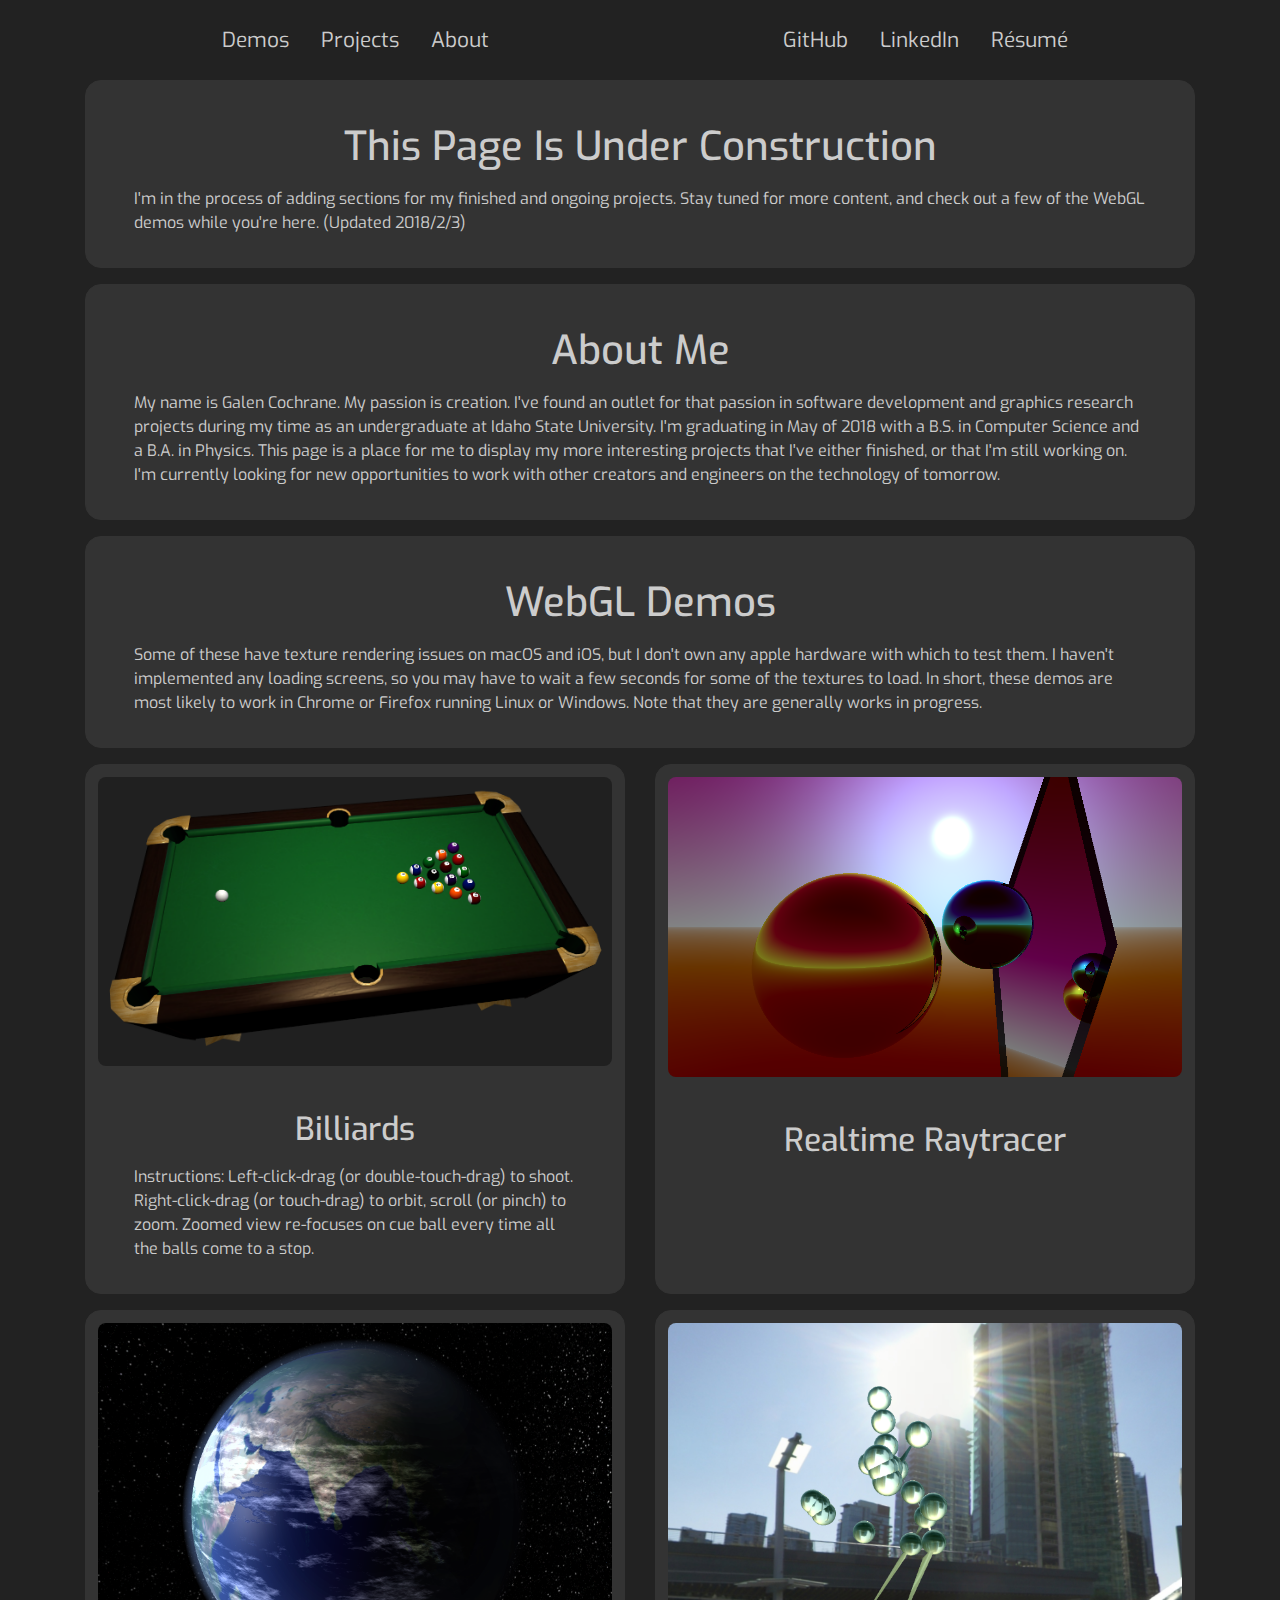
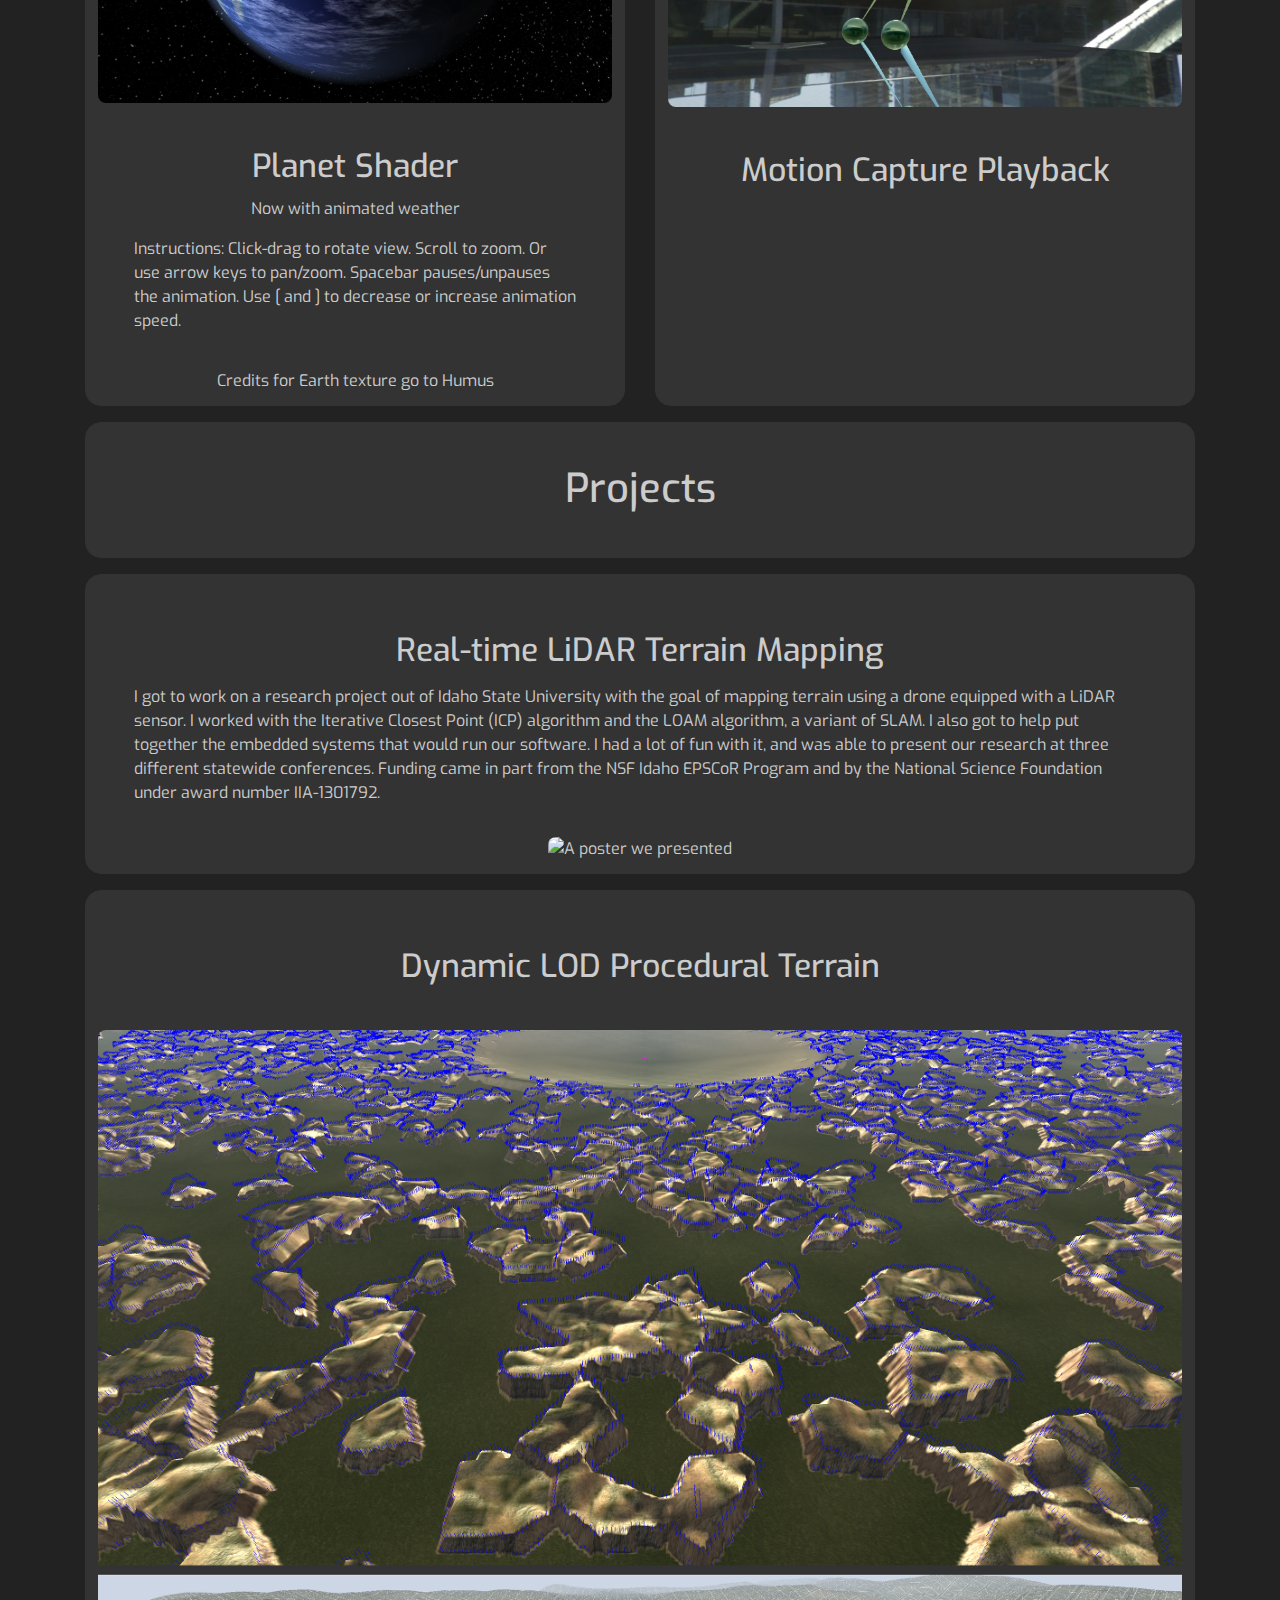
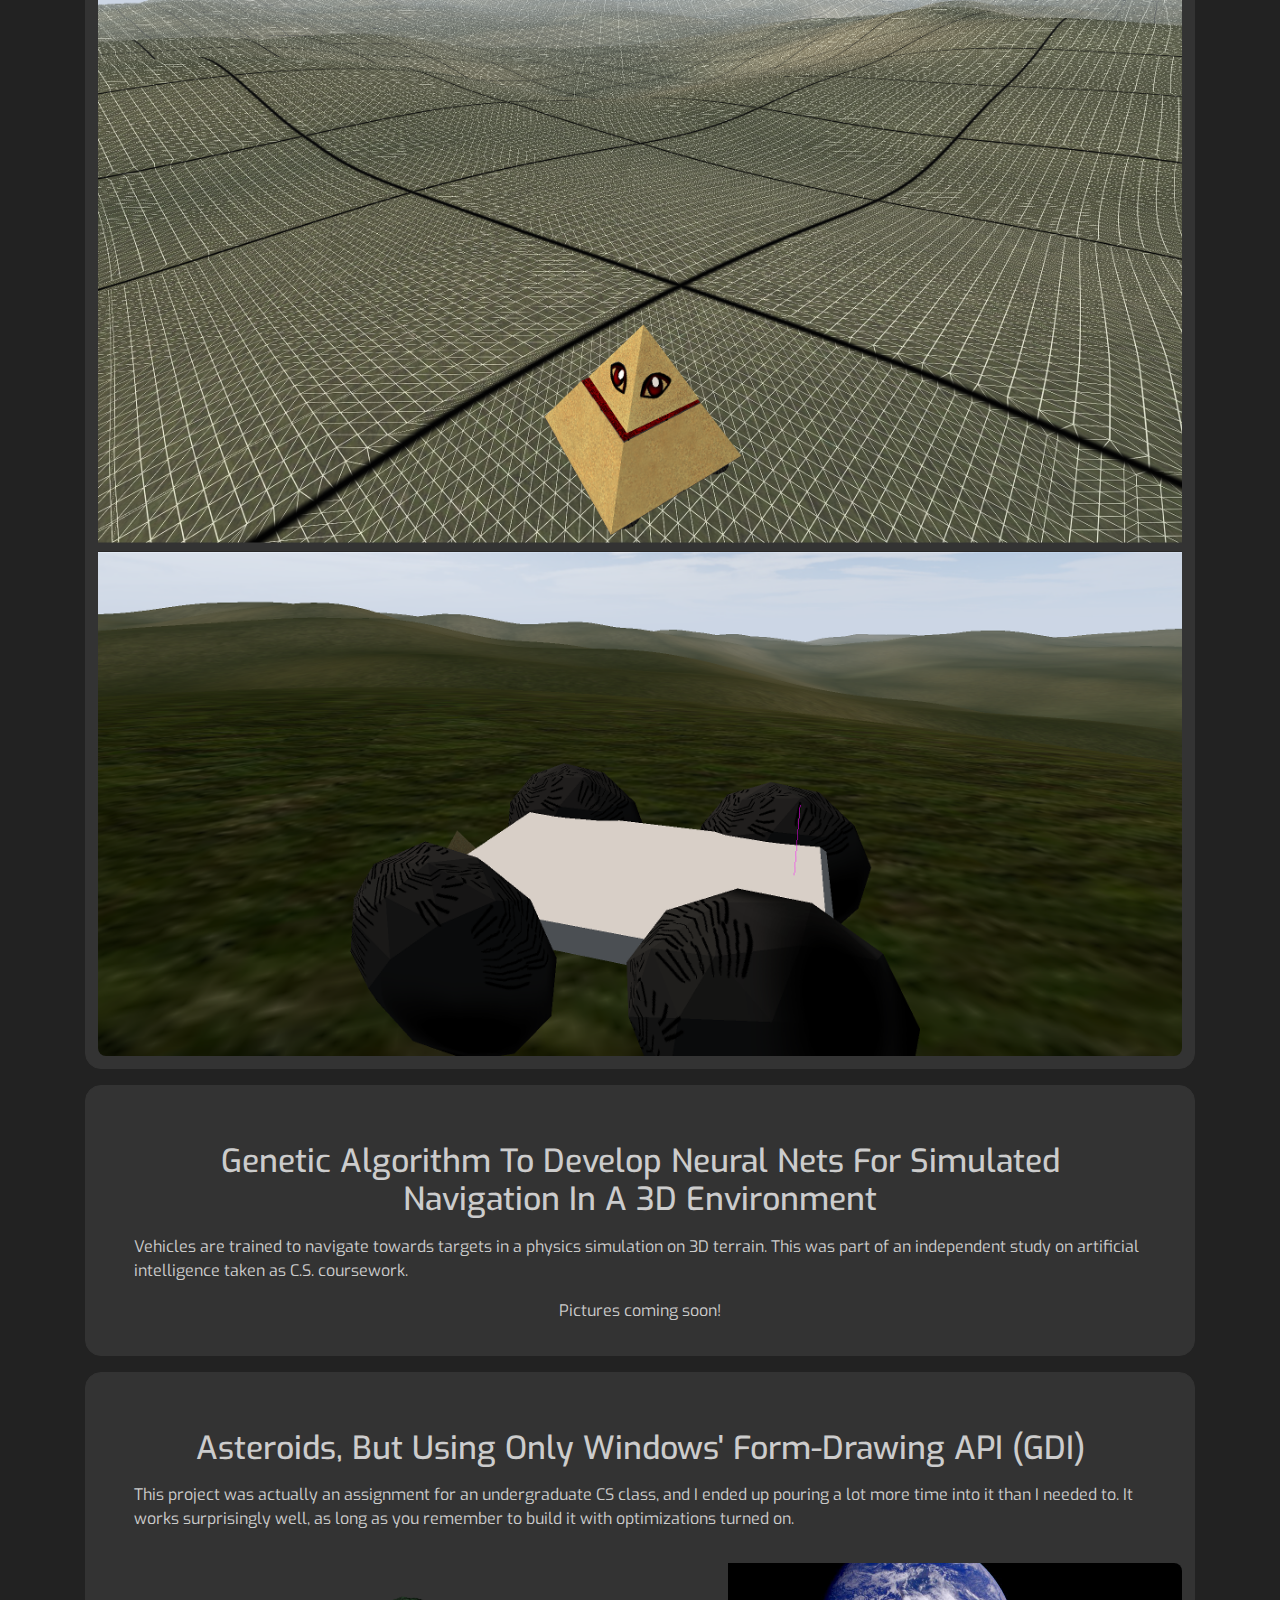
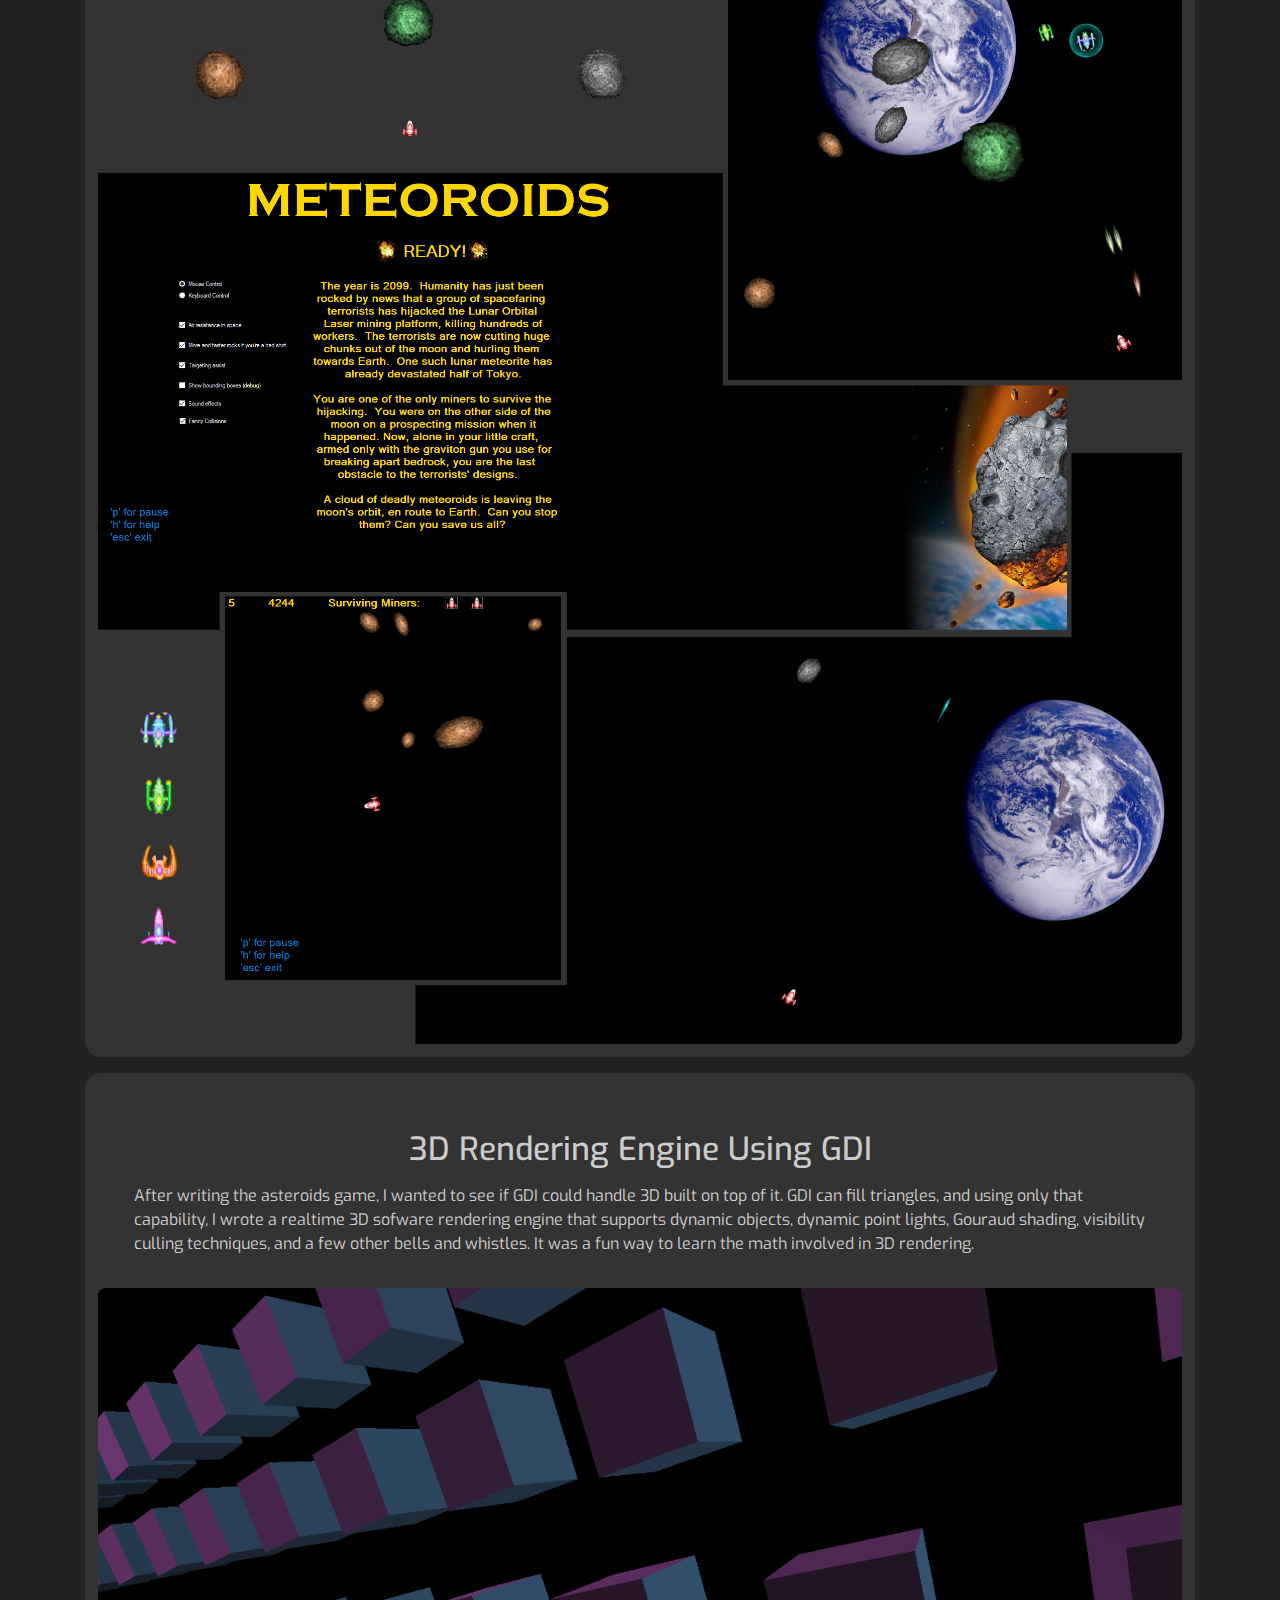
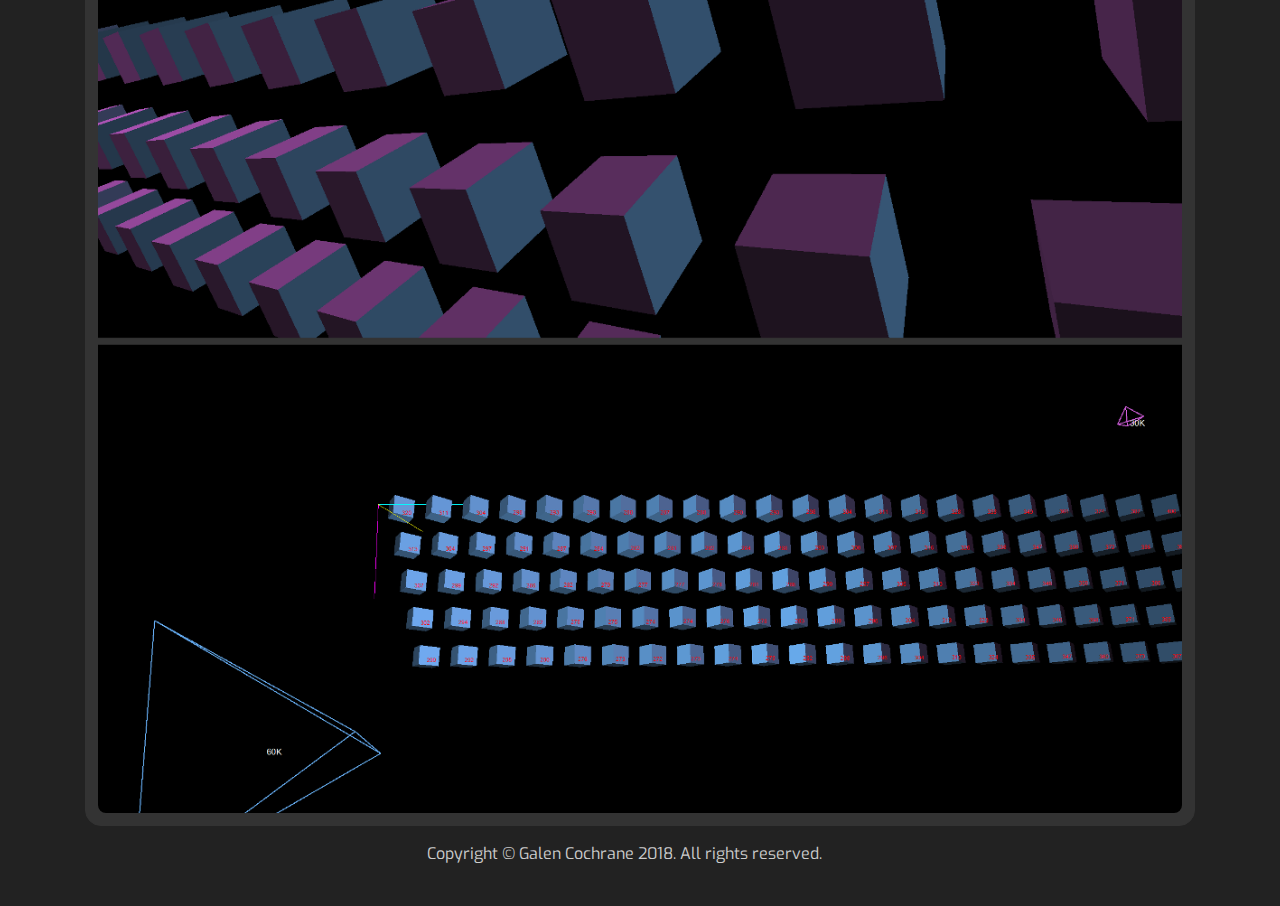
==== index.html @ 601544bb "added picture of poster" ====
<!DOCTYPE html>
<html lang="en">
<head>
  <title>Galen Cochrane</title>
  <meta charset="utf-8">
  <meta name="viewport" content="width=device-width, initial-scale=1">
  <link rel="stylesheet" href="https://maxcdn.bootstrapcdn.com/bootstrap/4.0.0-alpha.6/css/bootstrap.min.css">
  <link rel="stylesheet" href="https://fonts.googleapis.com/css?family=Exo">
  <link rel="stylesheet" href="styles.css">
  <link rel="shortcut icon" href="favicon.ico">
</head>
<body>
<div class="container">

<!-- Navbar -->
	<div class="row">
		<div class="col">
		  <ul class="nav justify-content-center">
		    <li class="nav-item">
		      <a class="nav-link" href="#demos">Demos</a>
		    </li>
		    <li class="nav-item">
		      <a class="nav-link" href="#projects">Projects</a>
		    </li>
		    <li class="nav-item">
		      <a class="nav-link" href="#about">About</a>
		    </li>
		  </ul>
		</div>
		<div class="col">
		  <ul class="nav justify-content-center">
		    <li class="nav-item">
		      <a class="nav-link" href="https://github.com/a-day-old-bagel/" target="_blank">GitHub</a>
		    </li>
		    <li class="nav-item">
		      <a class="nav-link" href="https://www.linkedin.com/in/galencochrane/" target="_blank">LinkedIn</a>
		    </li>
		    <li class="nav-item">
		      <a class="nav-link" href="./GalenCochraneResume.pdf" target="_blank">Résumé</a>
		    </li>
			</ul>
		</div>
	</div>

<!-- Construction Notice -->
	<article id="notice">
	  <div class="card-deck">
	    <div class="card text-center" id="card20">
	    	<div class="card-body">
	      	<h1 class="card-title">
	      		This Page Is Under Construction
	      	</h1>
	      	<p class="card-text">
	      		I'm in the process of adding sections for my finished and ongoing projects. Stay tuned for more content, and check out a few of the WebGL demos while you're here. (Updated 2018/2/3)
	      	</p>
	    	</div>
	    </div>
	  </div>
  </article>

<!-- About -->
	<article id="about">
	  <div class="card-deck">
	    <div class="card text-center" id="card20">
	    	<div class="card-body">
	      	<h1 class="card-title">
	      		About Me
	      	</h1>
	      	<p class="card-text">
	      		My name is Galen Cochrane. My passion is creation. I've found an outlet for that passion in software development and graphics research projects during my time as an undergraduate at Idaho State University. I'm graduating in May of 2018 with a B.S. in Computer Science and a B.A. in Physics. This page is a place for me to display my more interesting projects that I've either finished, or that I'm still working on. I'm currently looking for new opportunities to work with other creators and engineers on the technology of tomorrow.
	      	</p>
	    	</div>
	    </div>
	  </div>
  </article>

<!-- WebGL Demos -->
	<article id="demos">
	  <div class="card-deck">
	    <div class="card text-center" id="card0">
	    	<div class="card-body">
		      <h1 class="card-title">
		      	WebGL Demos
		      </h1>
		      <p class="card-text">
		      	Some of these have texture rendering issues on macOS and iOS, but I don't own any apple hardware with which to test them. I haven't implemented any loading screens, so you may have to wait a few seconds for some of the textures to load. In short, these demos are most likely to work in Chrome or Firefox running Linux or Windows. Note that they are generally works in progress.
		      </p>
	    	</div>
	    </div>
  	</div>
  	<!-- Billiards -->
	  <div class="card-deck">
      <div class="card text-center" id="card1">
        <a href="billiards/index.html">
        	<div class="container-fluid">
        		<img class="card-img-top img-fluid" src="./images/pool.png" alt="billiards game">
        		<div class="card-body">
	        		<h2 class="card-title">
			        	Billiards
			      	</h2>
			        <p class="card-text">
			        	Instructions: Left-click-drag (or double-touch-drag) to shoot. Right-click-drag (or touch-drag) to orbit, scroll (or pinch) to zoom. Zoomed view re-focuses on cue ball every time all the balls come to a stop.
			        </p>
		      	</div>
	        </div>
        </a>
      </div>
      <!-- Raytracer -->
      <div class="card text-center" id="card2">
        <a href="webgl_raytracer/index.html">
        	<div class="container-fluid">
        		<img class="card-img-top img-fluid" src="./images/raytrace.png" alt="raytracer">
        		<div class="card-body">
		        	<h2 class="card-title">
		        		Realtime Raytracer
		        	</h2>
	        	</div>
	        </div>
        </a>
      </div>
		</div>
		<!-- Planet -->
		<div class="card-deck">
      <div class="card text-center" id="card3">
        <a href="endTimes/index.html">
	        <div class="container-fluid">
	        	<img class="card-img-top img-fluid" src="./images/earth.png" alt="earth simulation">
	        	<div class="card-body">
			        <h2 class="card-title">
			        	Planet Shader
			        </h2>
			        <span class="card-subtitle">
			        	Now with animated weather
			        </span>
			        <p class="card-text">
			        	Instructions: Click-drag to rotate view. Scroll to zoom. Or use arrow keys to pan/zoom. Spacebar pauses/unpauses the animation. Use [ and ] to decrease or increase animation speed.
			        </p>
		        </div>
		      </div>
        </a>
        <span> <a href="http://www.humus.name/index.php?page=Textures"> Credits for Earth texture go to Humus </a> </span>
      </div>
      <!-- Mocap -->
      <div class="card text-center" id="card4">
        <a href="mocap/index.html">
        	<div class="container-fluid">
        		<img class="card-img-top img-fluid" src="./images/mocap.png" alt="motion capture">
        		<div class="card-body">
		        	<h2 class="card-title">
		        		Motion Capture Playback
		        	</h2>
	        	</div>
	        </div>
        </a>
      </div>
		</div>
	</article>

<!-- Projects -->
	<article id="projects">
		<div class="card-deck">
	    <div class="card text-center" id="card10">
	    	<div class="card-body">
	      	<h1 class="card-title">
	      		Projects
	      	</h1>
	    	</div>
	    </div>
	  </div>
	  <!-- LiDAR -->
	  <div class="card-deck">
	  	<div class="card text-center" id="card11">
  			<div class="container-fluid">
		  		<div class="card-body">
		  			<h2 class="card-title">
	  					Real-time LiDAR Terrain Mapping
		  			</h2>
		  			<p class="card-text">
		  				I got to work on a research project out of Idaho State University with the goal of mapping terrain using a drone equipped with a LiDAR sensor. I worked with the Iterative Closest Point (ICP) algorithm and the LOAM algorithm, a variant of SLAM. I also got to help put together the embedded systems that would run our software. I had a lot of fun with it, and was able to present our research at three different statewide conferences. Funding came in part from the NSF Idaho EPSCoR Program and by the National Science Foundation under award number IIA-1301792.
		  			</p>
		  		</div>
		  		<a href="./icurPoster2017.pdf" target="_blank">
  					<img class="card-img-bottom img-fluid" src="./images/poster.png" alt="A poster we presented">
  				</a>
		  	</div>
	  	</div>
  	</div>
	  <!-- LOD Terrain -->
	  <div class="card-deck">
	  	<div class="card text-center" id="card12">
	  		<a href="https://github.com/a-day-old-bagel/at3" target="_blank">
	  			<div class="container-fluid">
			  		<div class="card-body">
			  			<h2 class="card-title">
		  					Dynamic LOD Procedural Terrain
			  			</h2>
			  		</div>
			  		<img class="card-img-bottom img-fluid" src="./images/terrainVerticalSmall.png" alt="terrain">
			  	</div>
	  		</a>
	  	</div>
  	</div>
  	<!-- AI -->
	  <div class="card-deck">
	  	<div class="card text-center" id="card12">
	  		<a href="https://github.com/a-day-old-bagel/at3" target="_blank">
	  			<div class="container-fluid">
			  		<div class="card-body">
			  			<h2 class="card-title">
		  					Genetic Algorithm To Develop Neural Nets For Simulated Navigation In A 3D Environment
			  			</h2>
			  			<p class="card-text">
			  				Vehicles are trained to navigate towards targets in a physics simulation on 3D terrain. This was part of an independent study on artificial intelligence taken as C.S. coursework.
			  			</p>
			  			<span>
			  				Pictures coming soon!
			  			</span>
			  		</div>
			  	</div>
	  		</a>
	  	</div>
  	</div>
  	<!-- Asteroids -->
  	<div class="card-deck">
	  	<div class="card text-center" id="card13">
	  		<a href="https://github.com/a-day-old-bagel/windows_gdi_asteroids_2D" target="_blank">
	  			<div class="container-fluid">
			  		<div class="card-body">
			  			<h2 class="card-title">
		  					Asteroids, But Using Only Windows' Form-Drawing API (GDI)
			  			</h2>
			  			<p class="card-text">
			  				This project was actually an assignment for an undergraduate CS class, and I ended up pouring a lot more time into it than I needed to. It works surprisingly well, as long as you remember to build it with optimizations turned on.
			  			</p>
			  		</div>
			  		<img class="card-img-bottom img-fluid" src="./images/asteroidsCollage.png" alt="terrain">
			  	</div>
	  		</a>
	  	</div>
	  </div>
	  <!-- GDI Renderer -->
  	<div class="card-deck">
	  	<div class="card text-center" id="card13">
	  		<a href="https://github.com/a-day-old-bagel/windows_gdi_asteroids_2D" target="_blank">
	  			<div class="container-fluid">
			  		<div class="card-body">
			  			<h2 class="card-title">
		  					3D Rendering Engine Using GDI
			  			</h2>
			  			<p class="card-text">
			  				After writing the asteroids game, I wanted to see if GDI could handle 3D built on top of it. GDI can fill triangles, and using only that capability, I wrote a realtime 3D sofware rendering engine that supports dynamic objects, dynamic point lights, Gouraud shading, visibility culling techniques, and a few other bells and whistles. It was a fun way to learn the math involved in 3D rendering.
			  			</p>
			  		</div>
			  		<img class="card-img-bottom img-fluid" src="./images/gdi3dRendererSmall.png" alt="terrain">
			  	</div>
	  		</a>
	  	</div>
	  </div>
	</article>

</div>

<footer class="footer">Copyright © Galen Cochrane 2018. All rights reserved.</footer>

</body>
</html>
---- styles.css ----
html {
  position: relative;
  min-height: 100%;
}
body {
  margin-bottom: 4em;
}
html, body {
  font-family: 'Exo', sans-serif;
  font-size: 100%;
  background: #222;
  color: #ccc;
}
a:link, a:visited {
  color: #ccc;
}
a:hover {
  color: #fff;
  text-decoration: none;
}
a:active {
  color: #ccc;
}
h1 {
  margin-top: 0.25em;
}
h2 {
	margin: 0.75em;
}

.nav {
  padding-top: .8em;
  font-size: 1.3em;
}
.container-fluid {
  padding: 0px;
}
.card {
  border-radius: 1em;
  background-color: #333;
  border-color: #333;
  padding: 0.75em;
  margin: 1em;
}
.card-body p {
  margin: 1em;
  text-align: left;
}
.card span {
  margin-top: 1em;
}
.card-img-top {
  border-radius: 0.5em;
}
.card-img-bottom {
  border-radius: 0.5em;
  margin-top: 0.75em;
}
.footer {
  position: absolute;
  bottom: 0;
  width: 100%;
  height: 4em;
  text-align: center;
  margin: -1em;
}
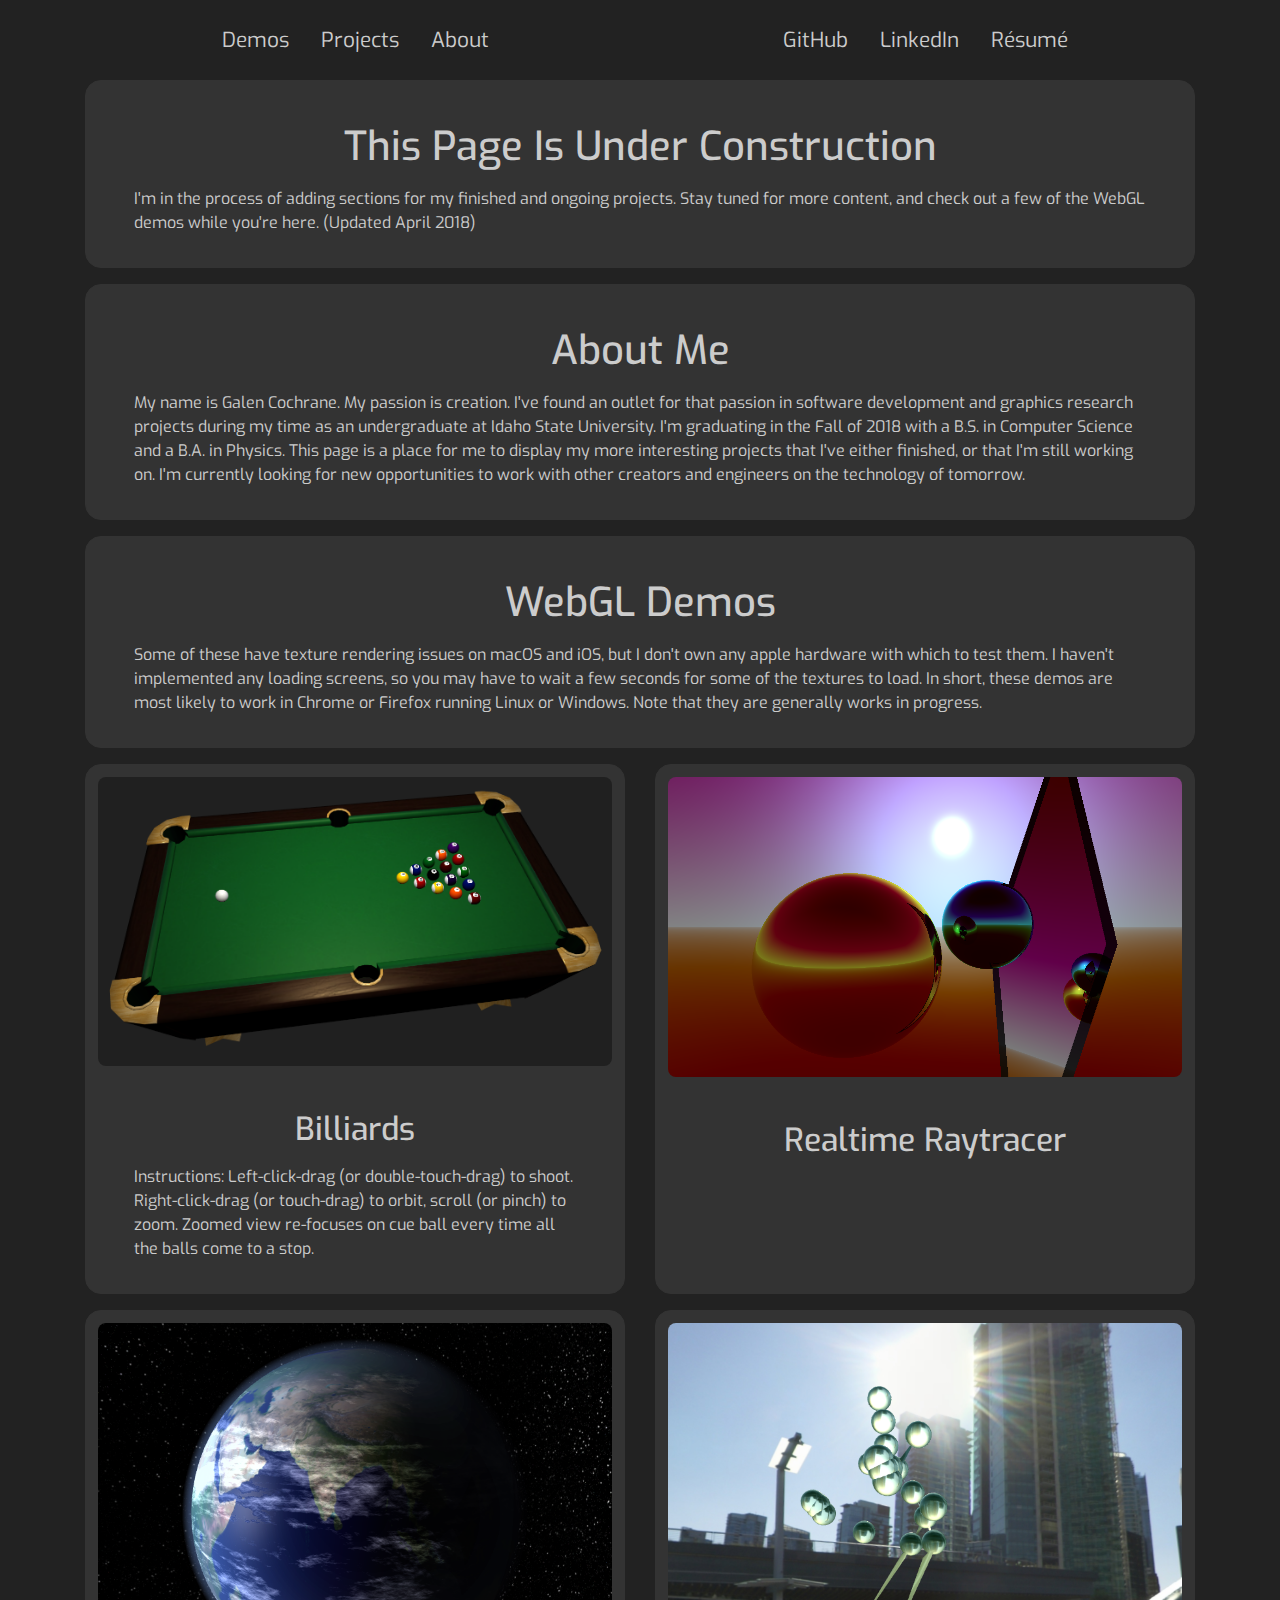
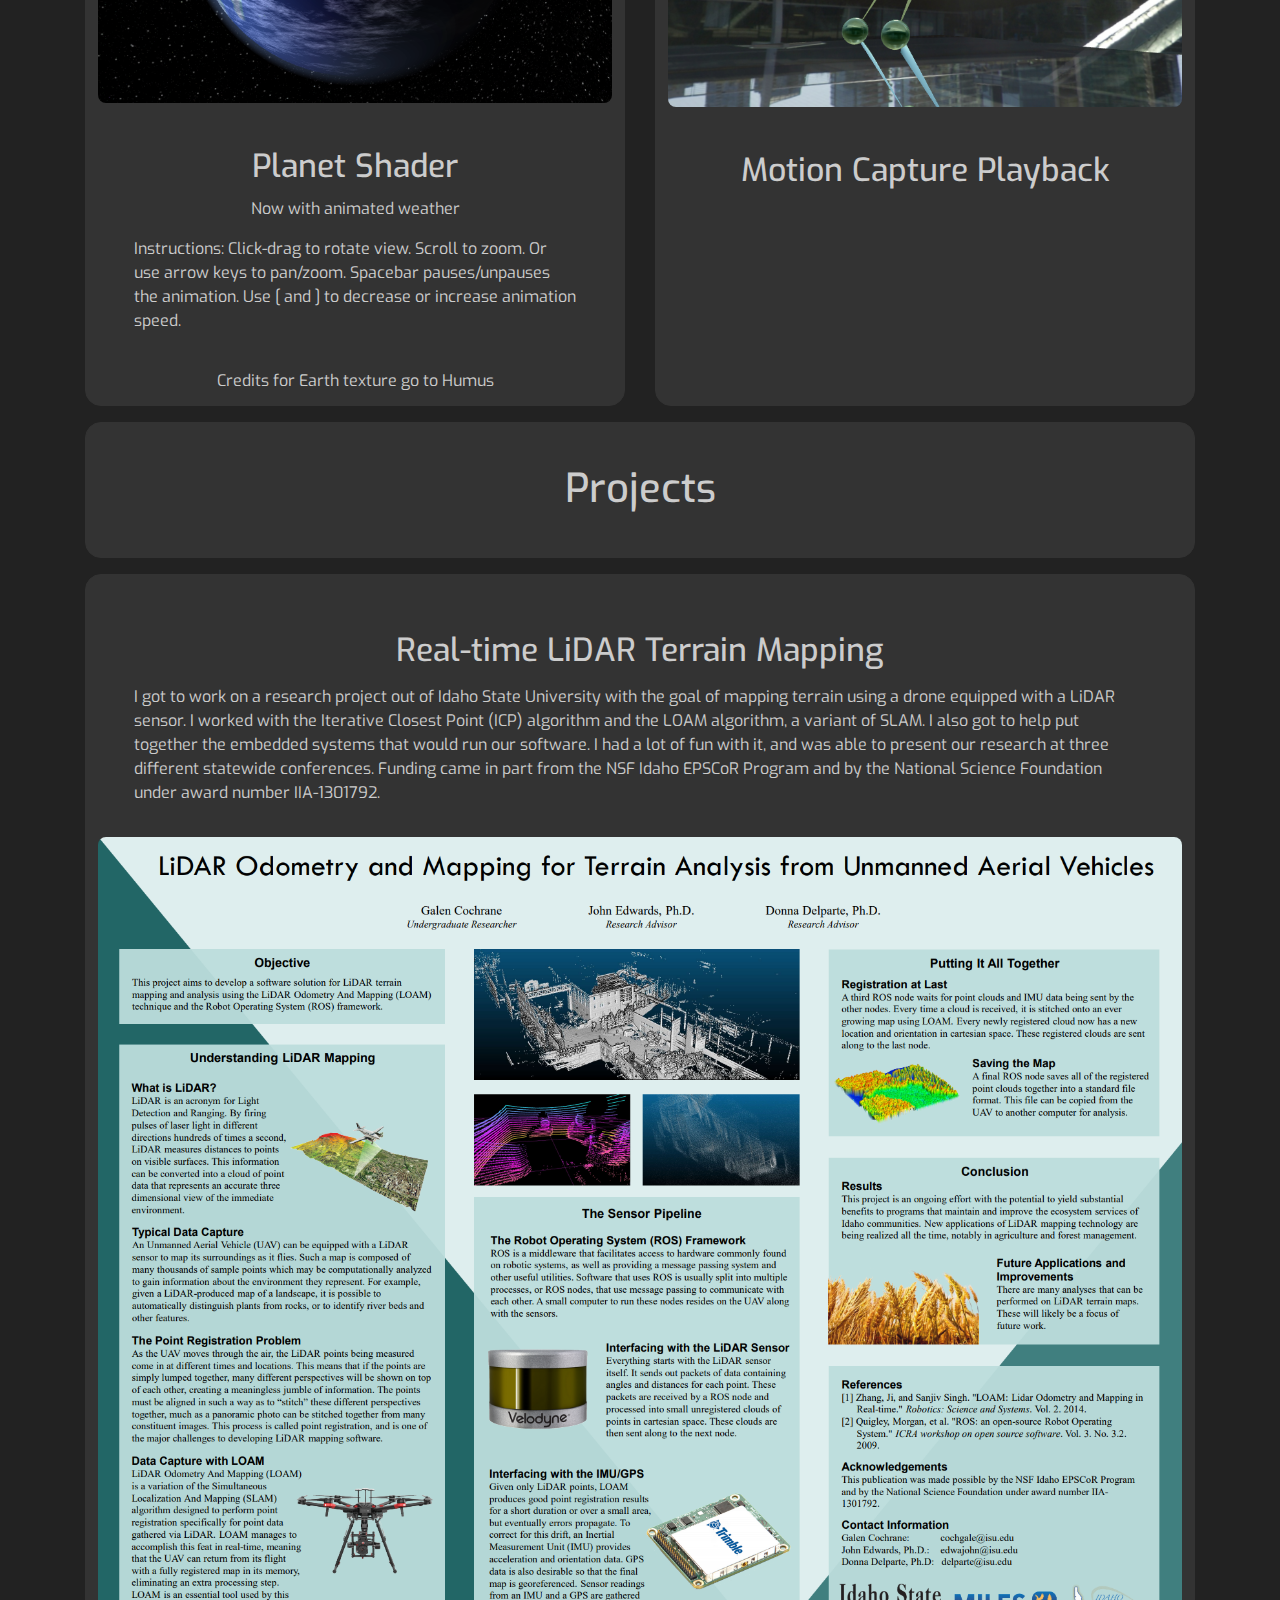
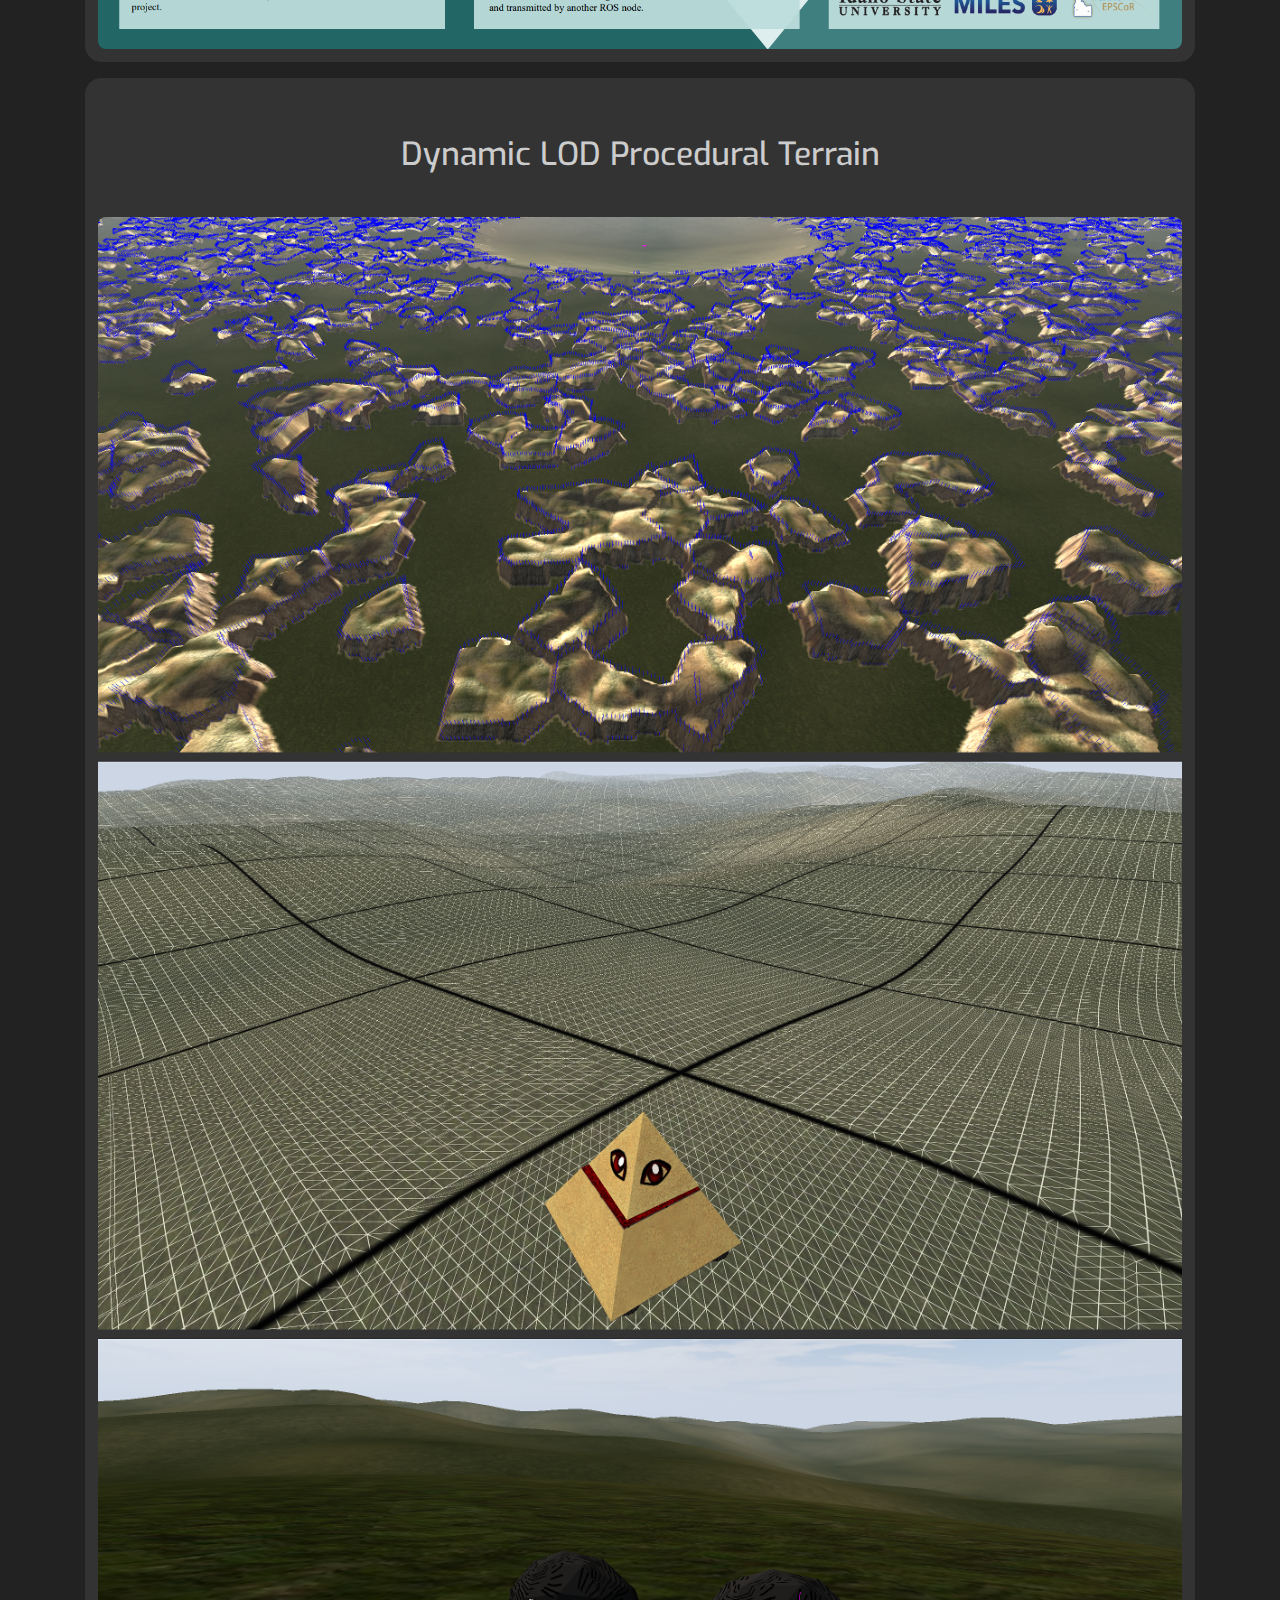
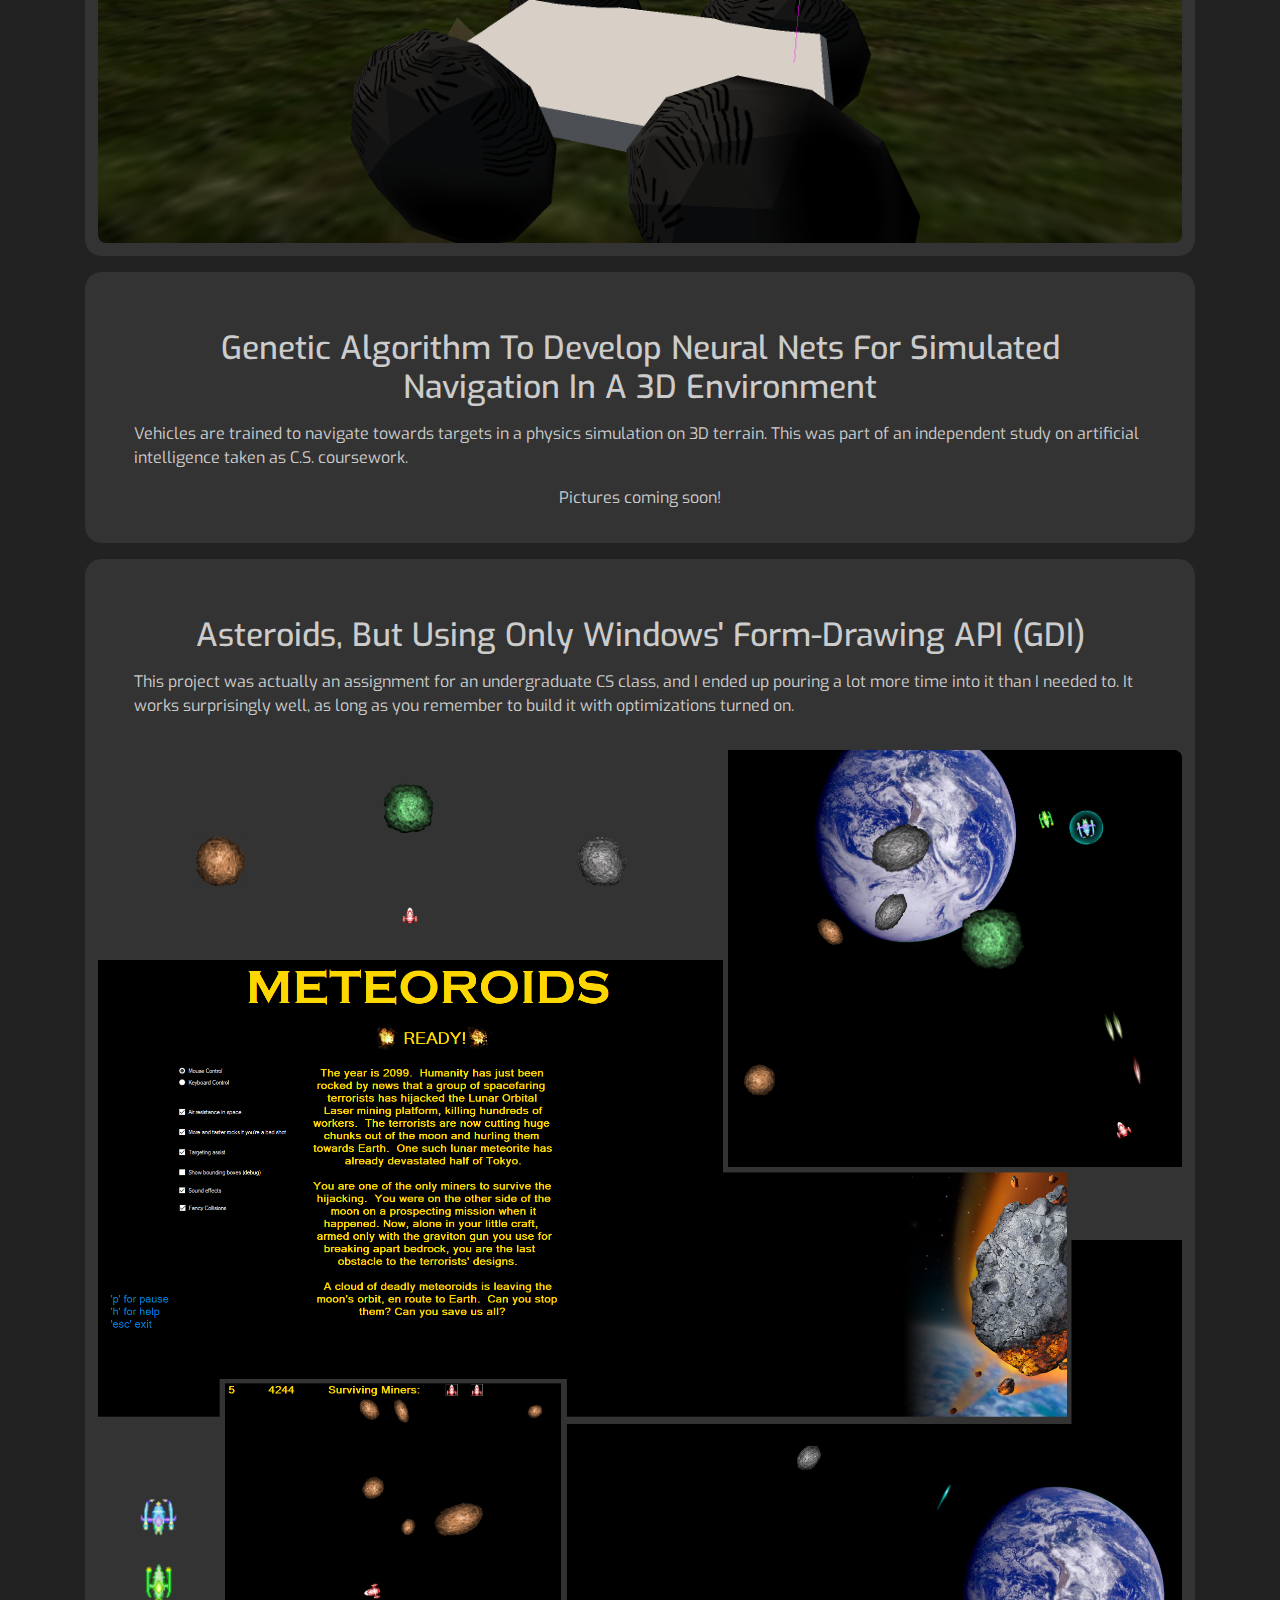
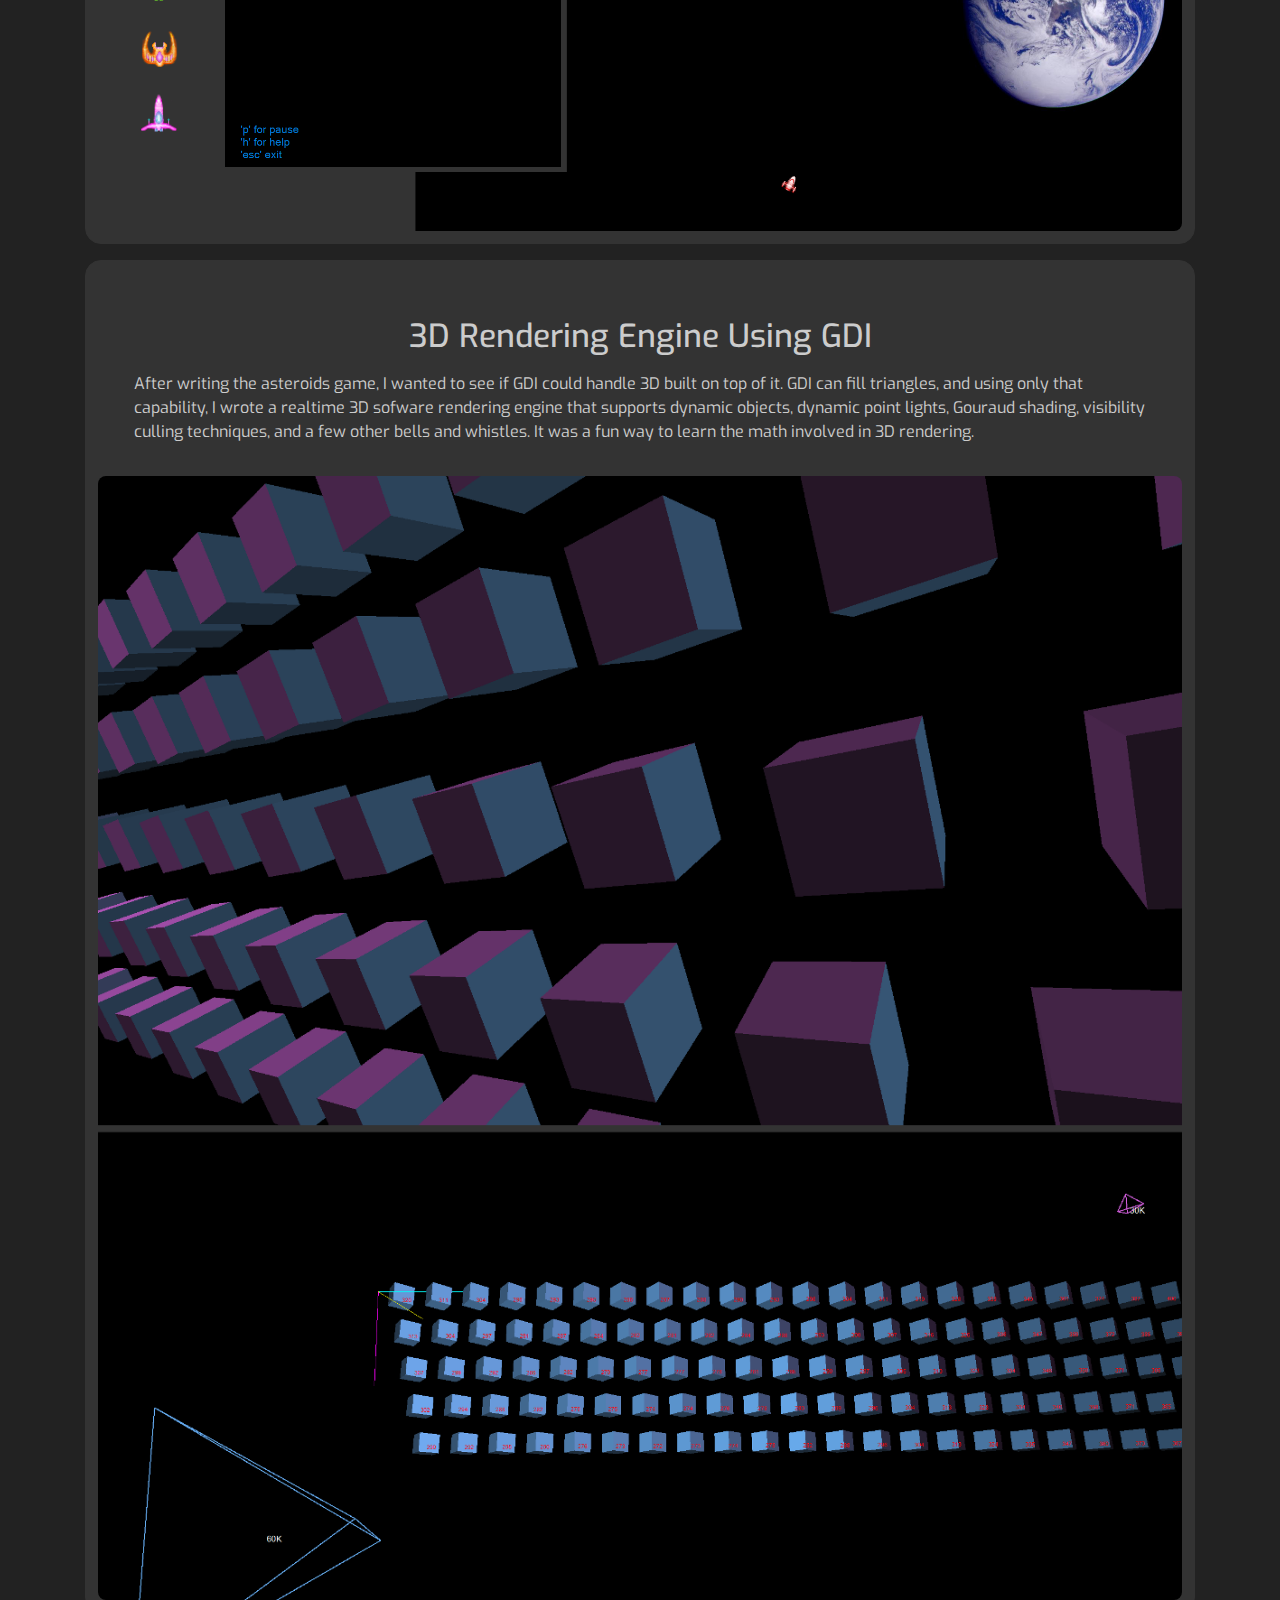
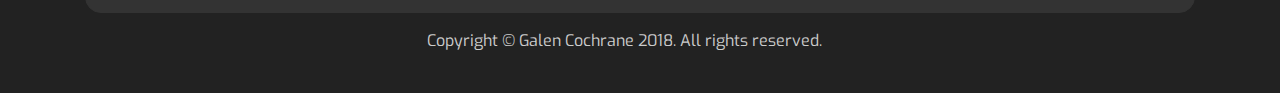
==== commit 71801c23: "fixed file extension case and changed a date" ====
--- a/index.html
+++ b/index.html
@@ -51,7 +51,7 @@
 	      		This Page Is Under Construction
 	      	</h1>
 	      	<p class="card-text">
-	      		I'm in the process of adding sections for my finished and ongoing projects. Stay tuned for more content, and check out a few of the WebGL demos while you're here. (Updated 2018/2/3)
+	      		I'm in the process of adding sections for my finished and ongoing projects. Stay tuned for more content, and check out a few of the WebGL demos while you're here. (Updated April 2018)
 	      	</p>
 	    	</div>
 	    </div>
@@ -67,7 +67,7 @@
 	      		About Me
 	      	</h1>
 	      	<p class="card-text">
-	      		My name is Galen Cochrane. My passion is creation. I've found an outlet for that passion in software development and graphics research projects during my time as an undergraduate at Idaho State University. I'm graduating in May of 2018 with a B.S. in Computer Science and a B.A. in Physics. This page is a place for me to display my more interesting projects that I've either finished, or that I'm still working on. I'm currently looking for new opportunities to work with other creators and engineers on the technology of tomorrow.
+	      		My name is Galen Cochrane. My passion is creation. I've found an outlet for that passion in software development and graphics research projects during my time as an undergraduate at Idaho State University. I'm graduating in the Fall of 2018 with a B.S. in Computer Science and a B.A. in Physics. This page is a place for me to display my more interesting projects that I've either finished, or that I'm still working on. I'm currently looking for new opportunities to work with other creators and engineers on the technology of tomorrow.
 	      	</p>
 	    	</div>
 	    </div>
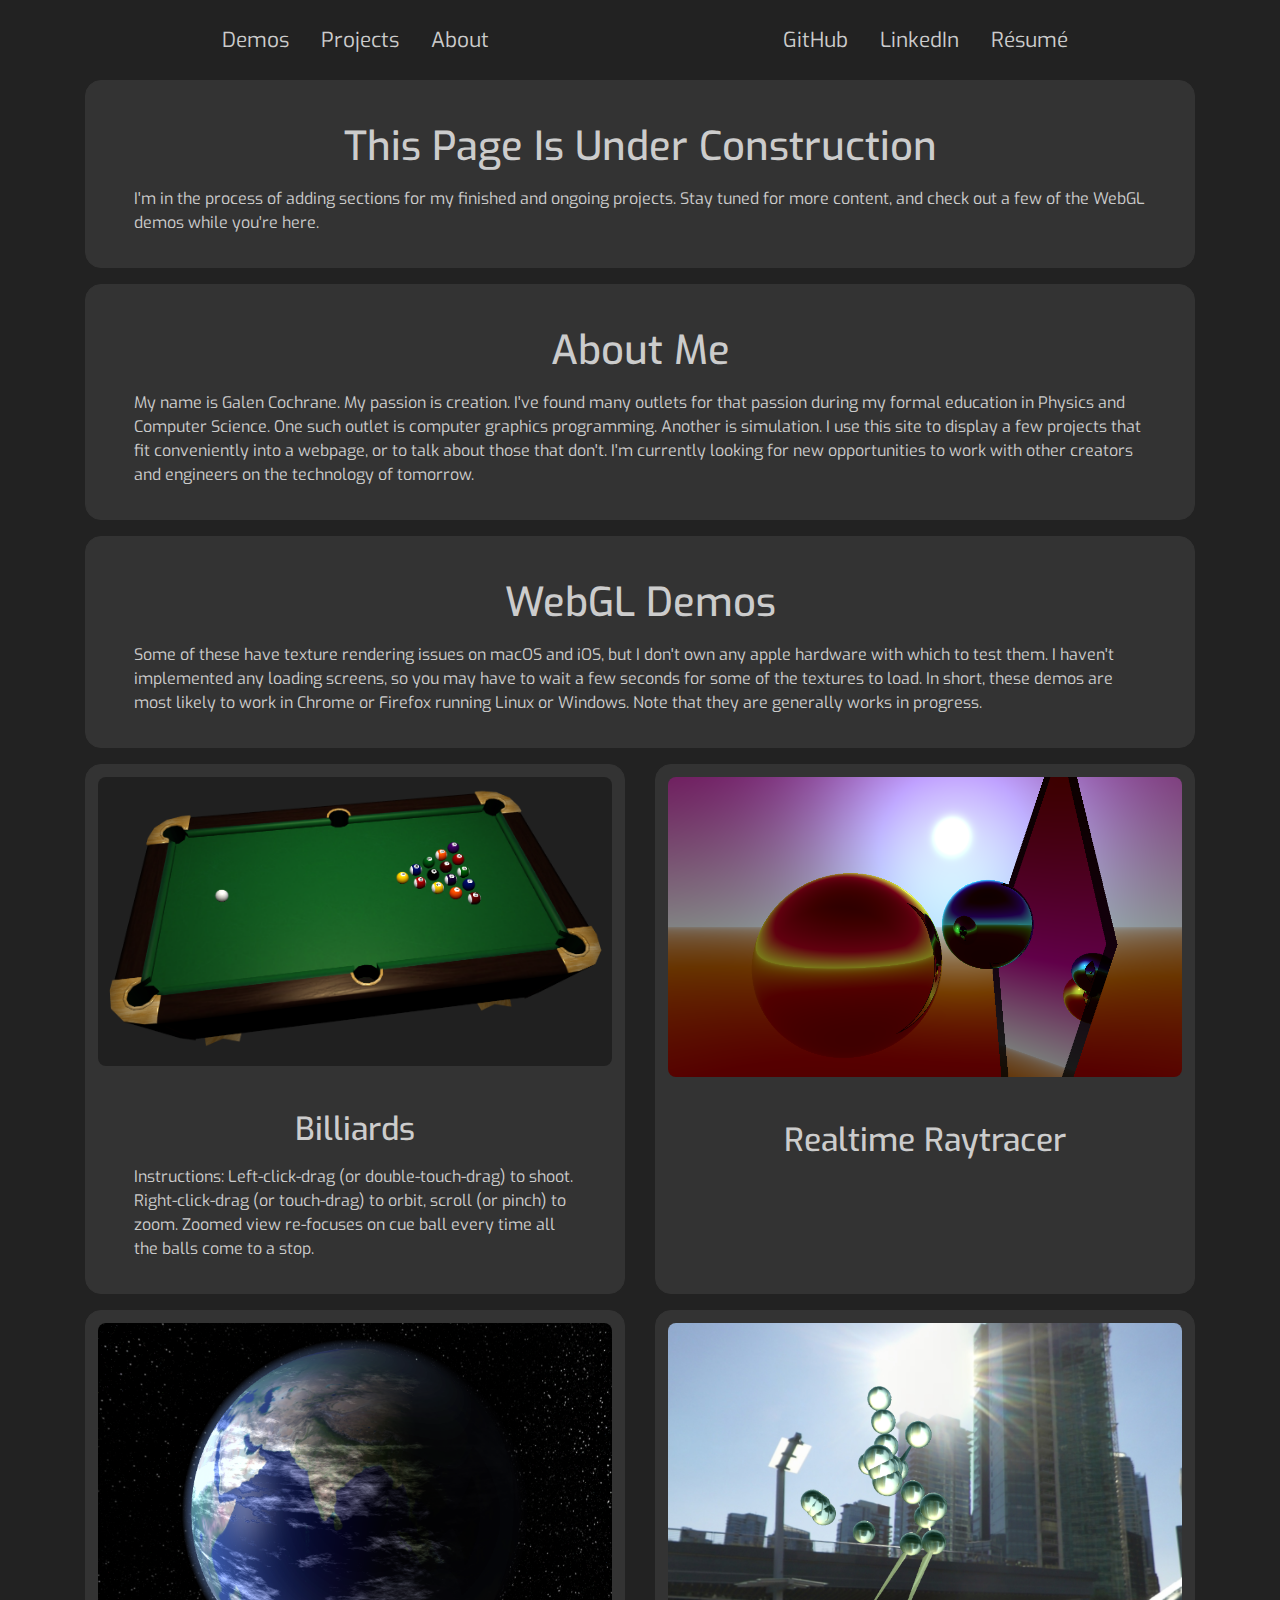
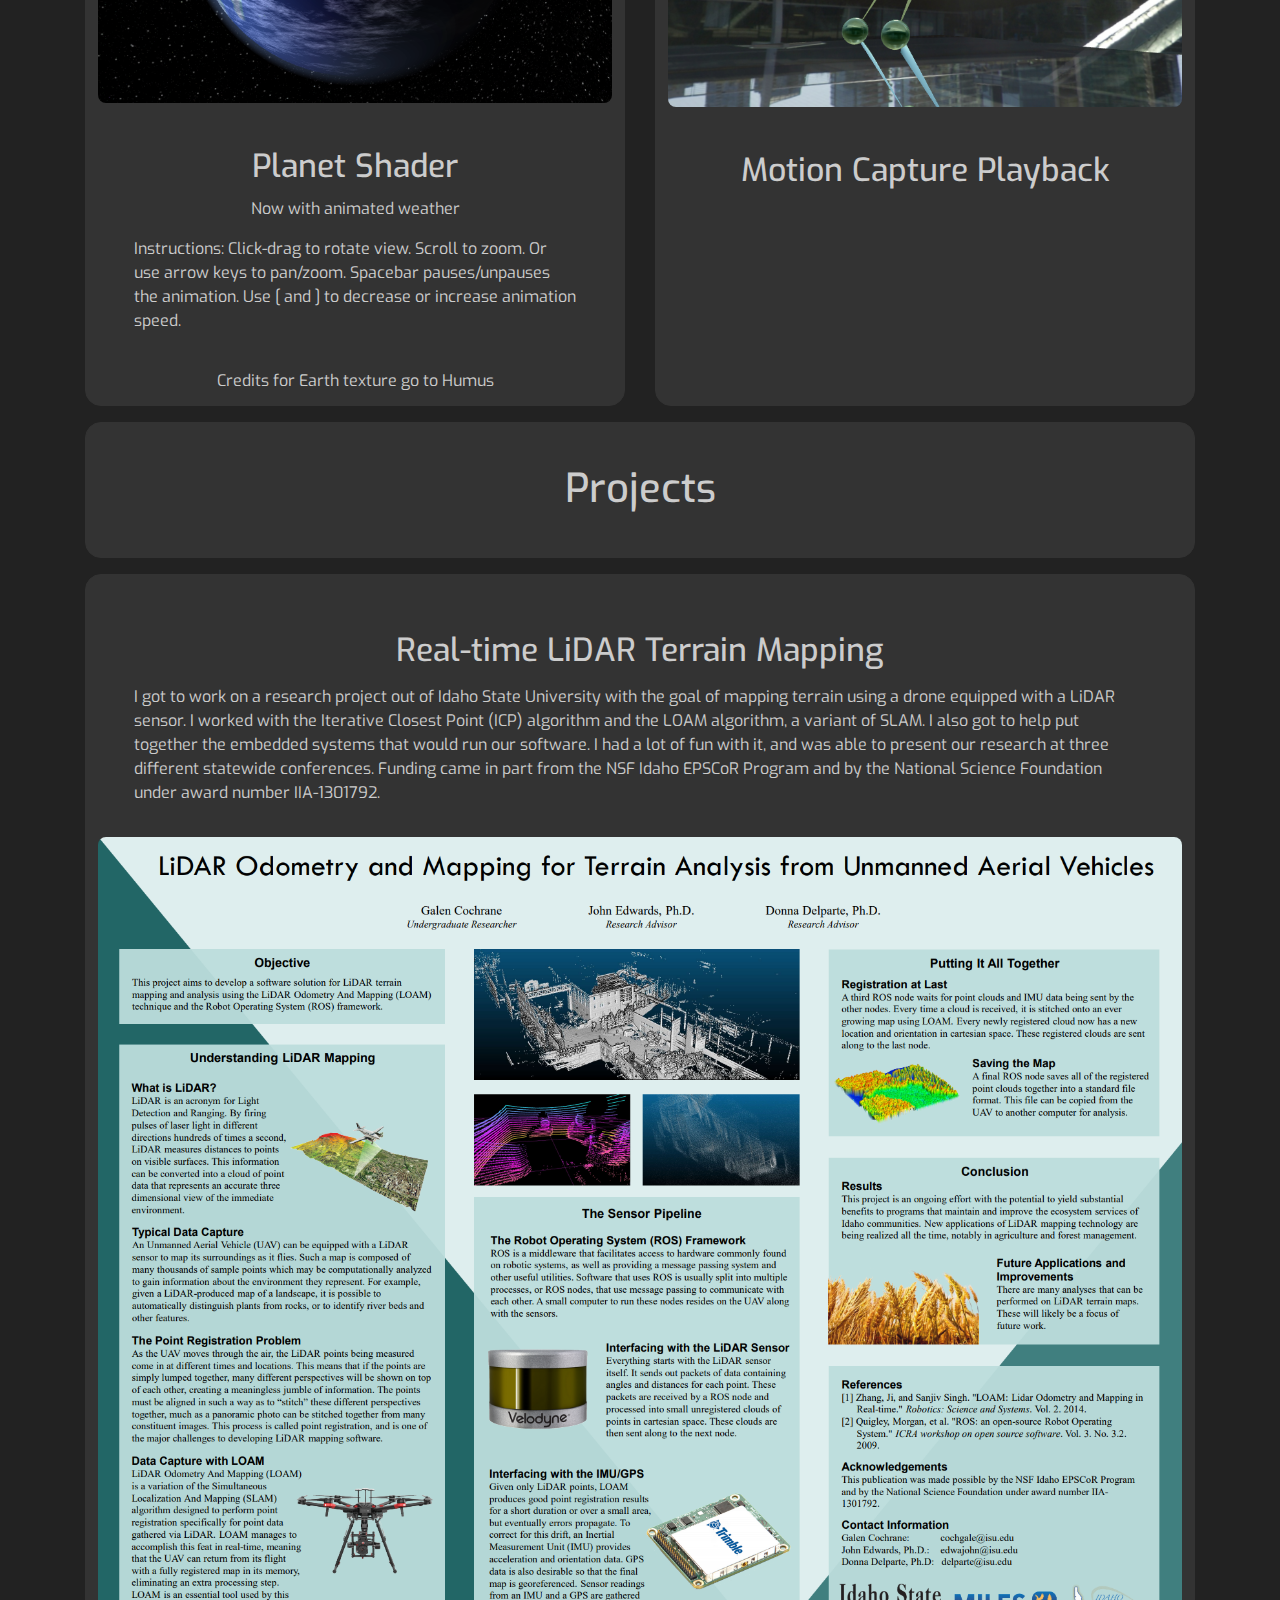
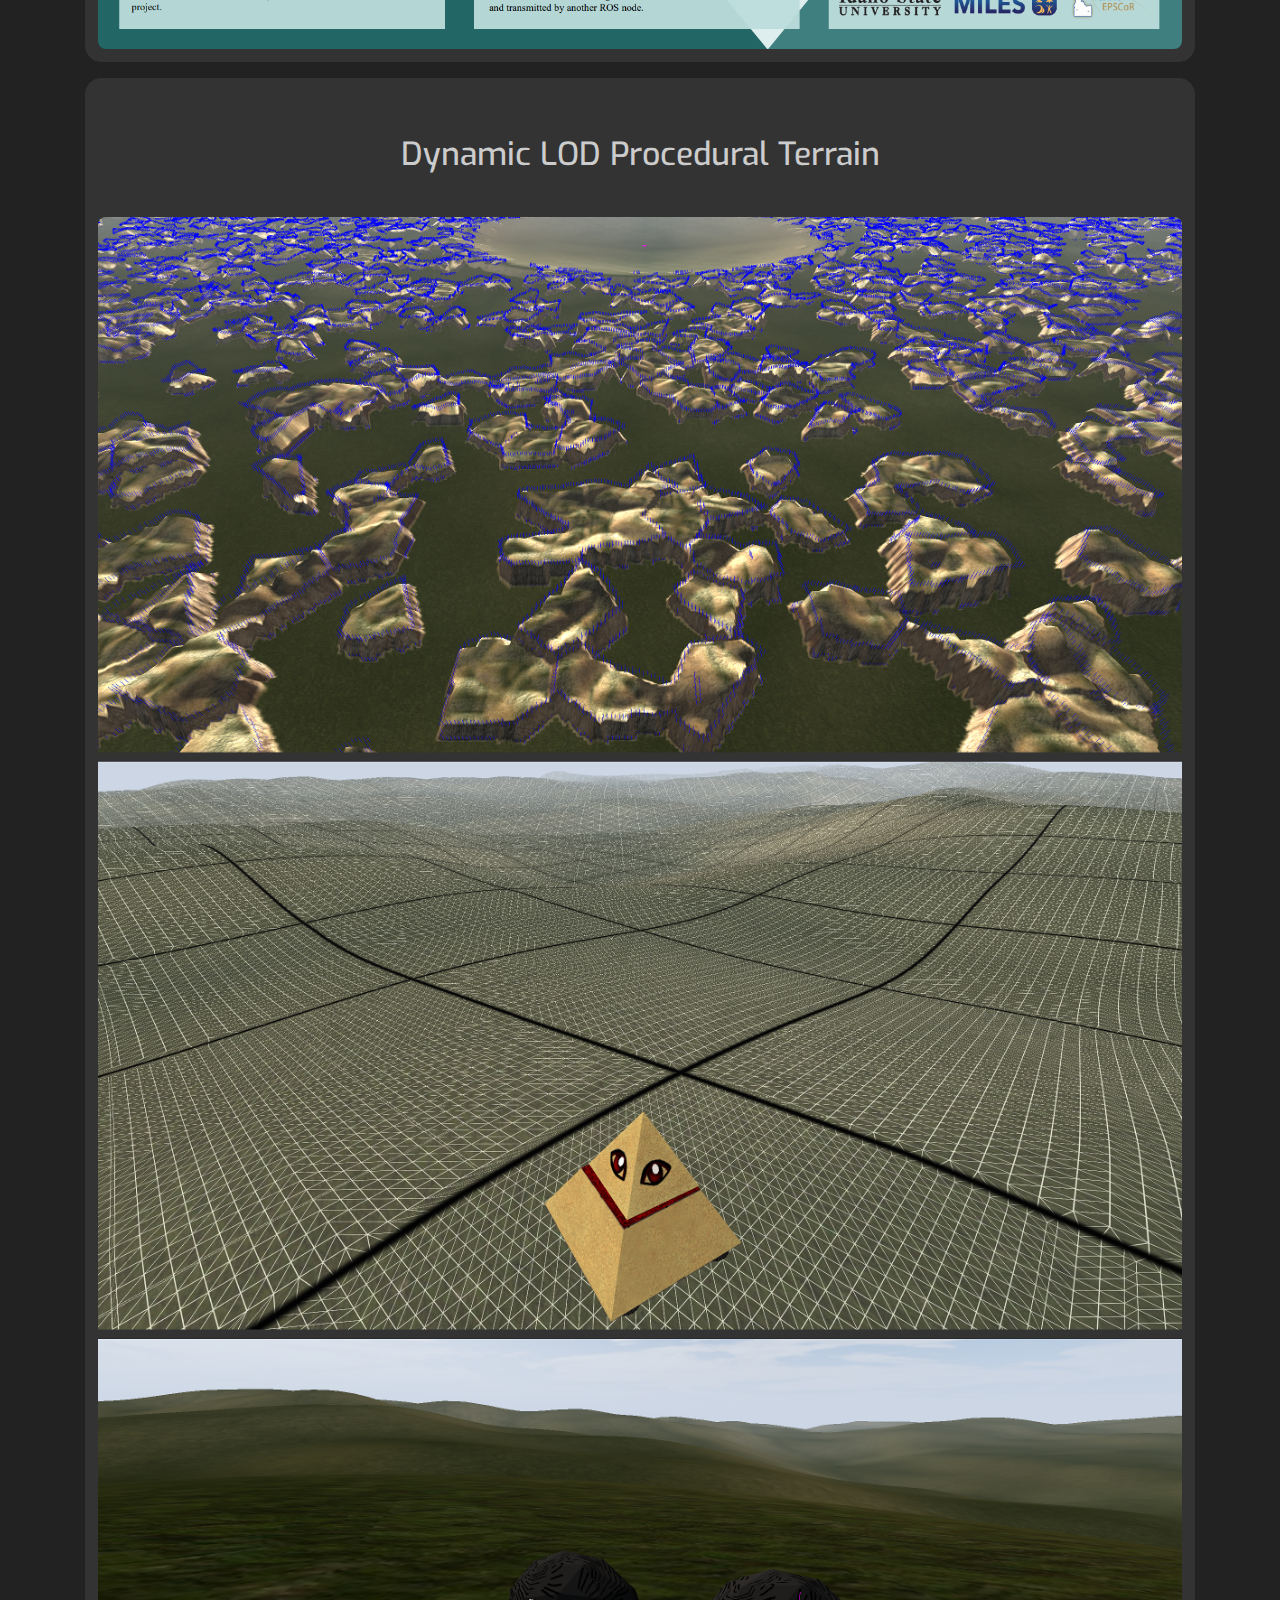
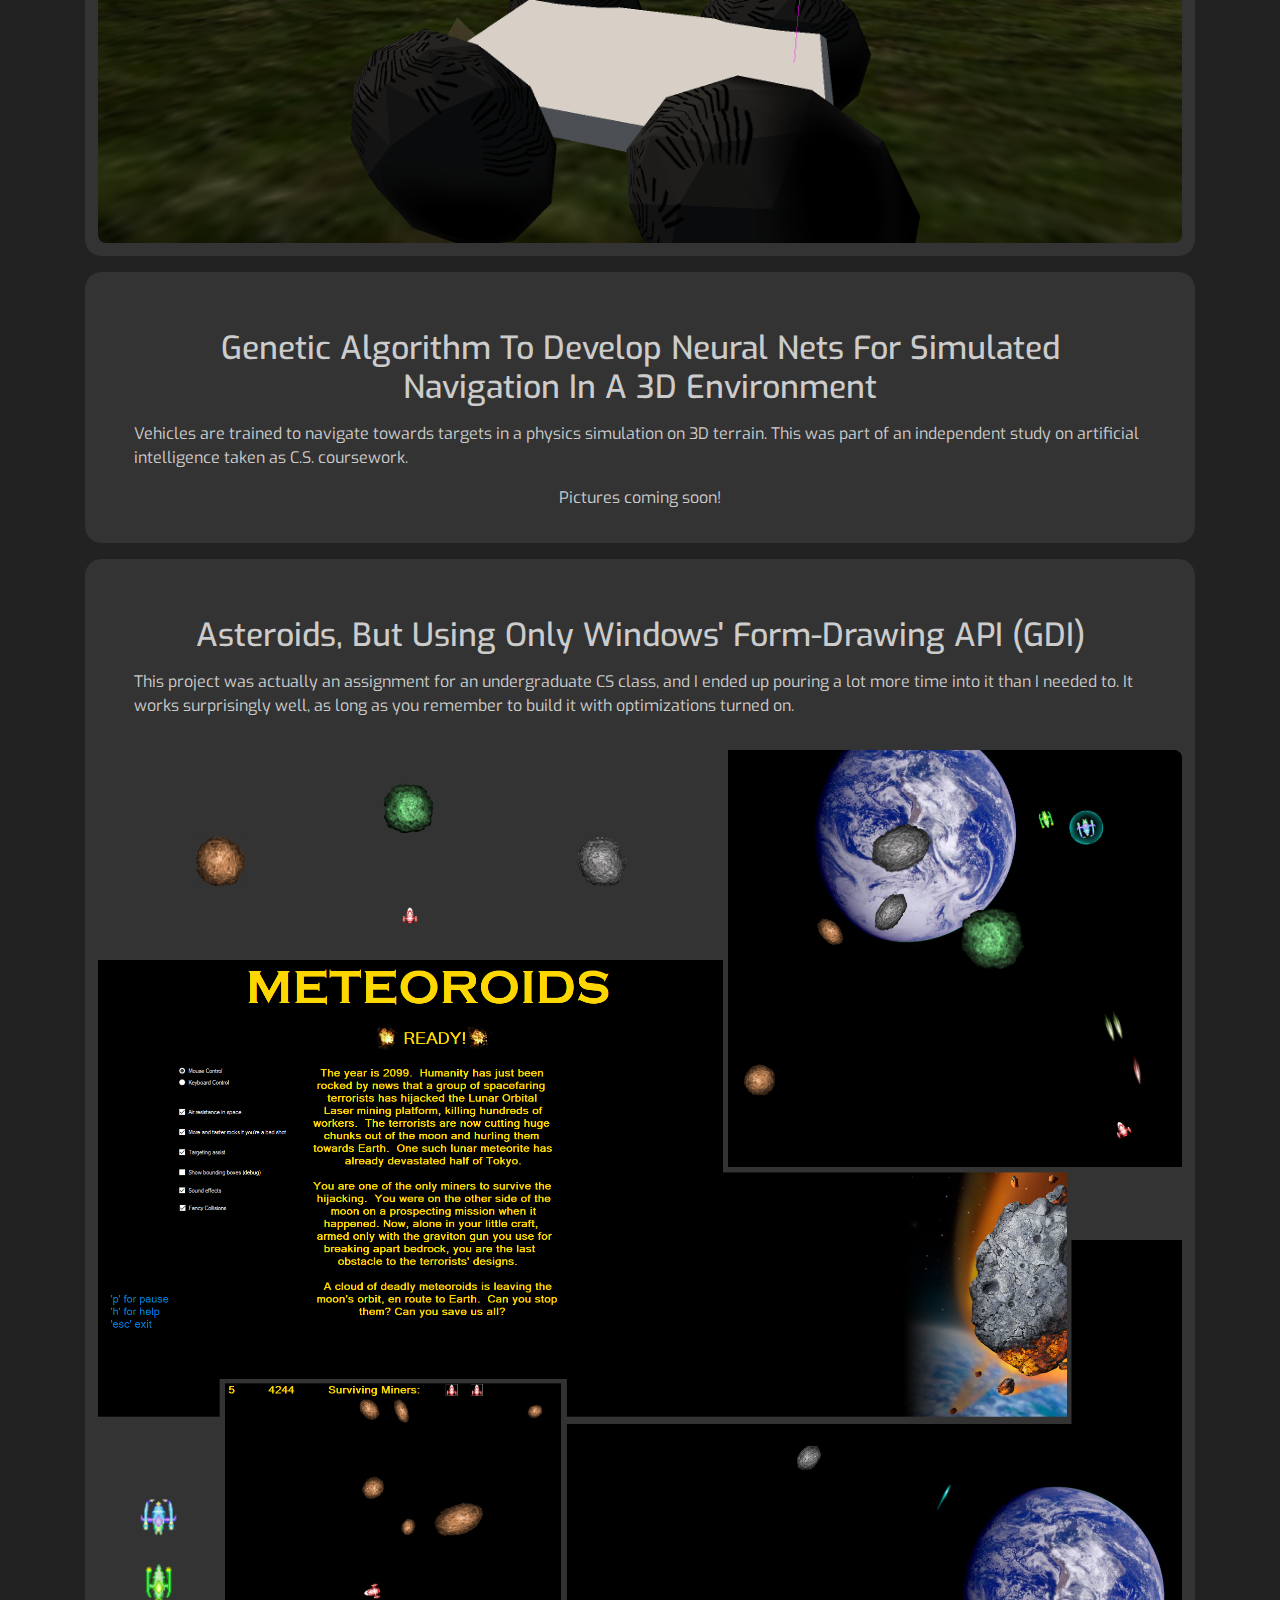
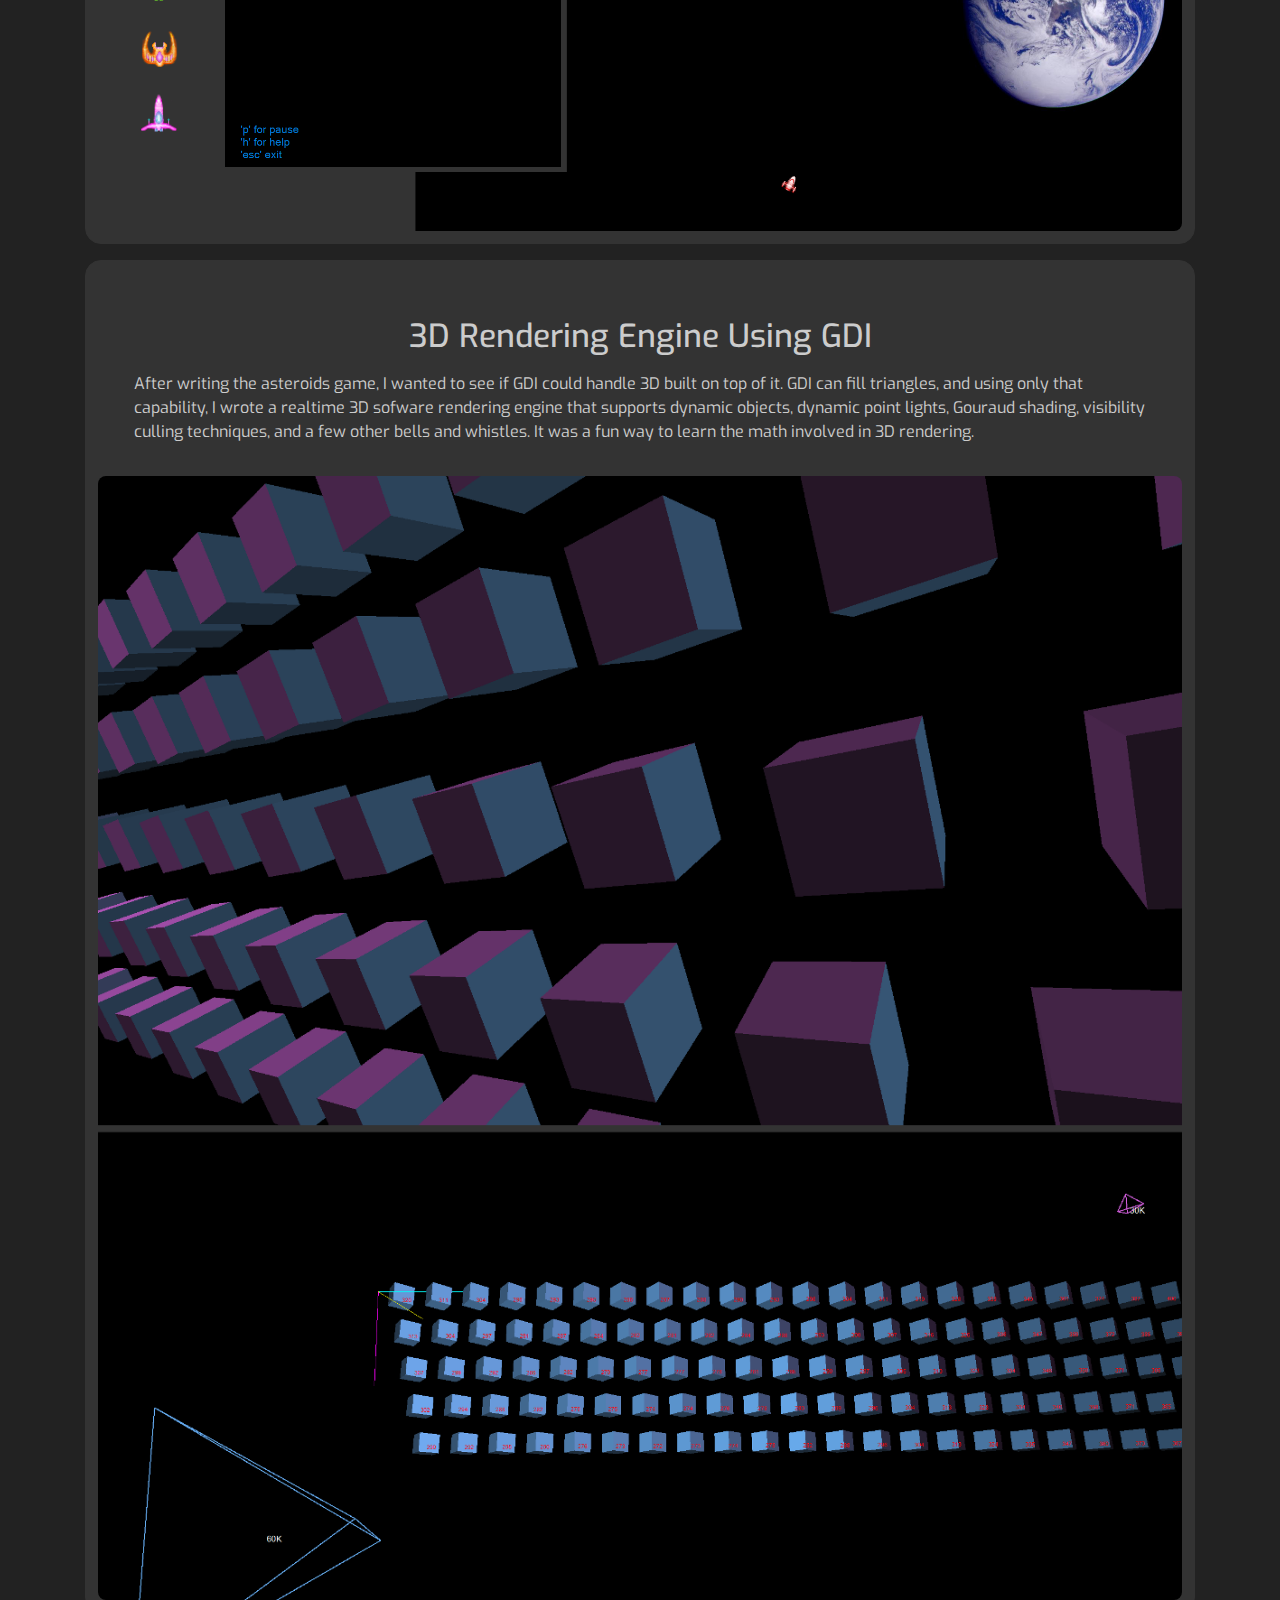
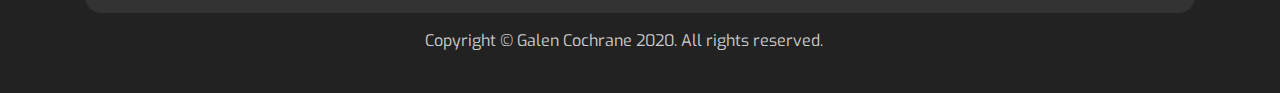
==== commit ff94ab2e: "some prudent changes" ====
--- a/index.html
+++ b/index.html
@@ -51,7 +51,7 @@
 	      		This Page Is Under Construction
 	      	</h1>
 	      	<p class="card-text">
-	      		I'm in the process of adding sections for my finished and ongoing projects. Stay tuned for more content, and check out a few of the WebGL demos while you're here. (Updated April 2018)
+	      		I'm in the process of adding sections for my finished and ongoing projects. Stay tuned for more content, and check out a few of the WebGL demos while you're here.
 	      	</p>
 	    	</div>
 	    </div>
@@ -67,7 +67,7 @@
 	      		About Me
 	      	</h1>
 	      	<p class="card-text">
-	      		My name is Galen Cochrane. My passion is creation. I've found an outlet for that passion in software development and graphics research projects during my time as an undergraduate at Idaho State University. I'm graduating in the Fall of 2018 with a B.S. in Computer Science and a B.A. in Physics. This page is a place for me to display my more interesting projects that I've either finished, or that I'm still working on. I'm currently looking for new opportunities to work with other creators and engineers on the technology of tomorrow.
+	      		My name is Galen Cochrane. My passion is creation. I've found many outlets for that passion during my formal education in Physics and Computer Science. One such outlet is computer graphics programming. Another is simulation. I use this site to display a few projects that fit conveniently into a webpage, or to talk about those that don't. I'm currently looking for new opportunities to work with other creators and engineers on the technology of tomorrow.
 	      	</p>
 	    	</div>
 	    </div>
@@ -260,7 +260,7 @@
 
 </div>
 
-<footer class="footer">Copyright © Galen Cochrane 2018. All rights reserved.</footer>
+<footer class="footer">Copyright © Galen Cochrane 2020. All rights reserved.</footer>
 
 </body>
-</html>+</html>
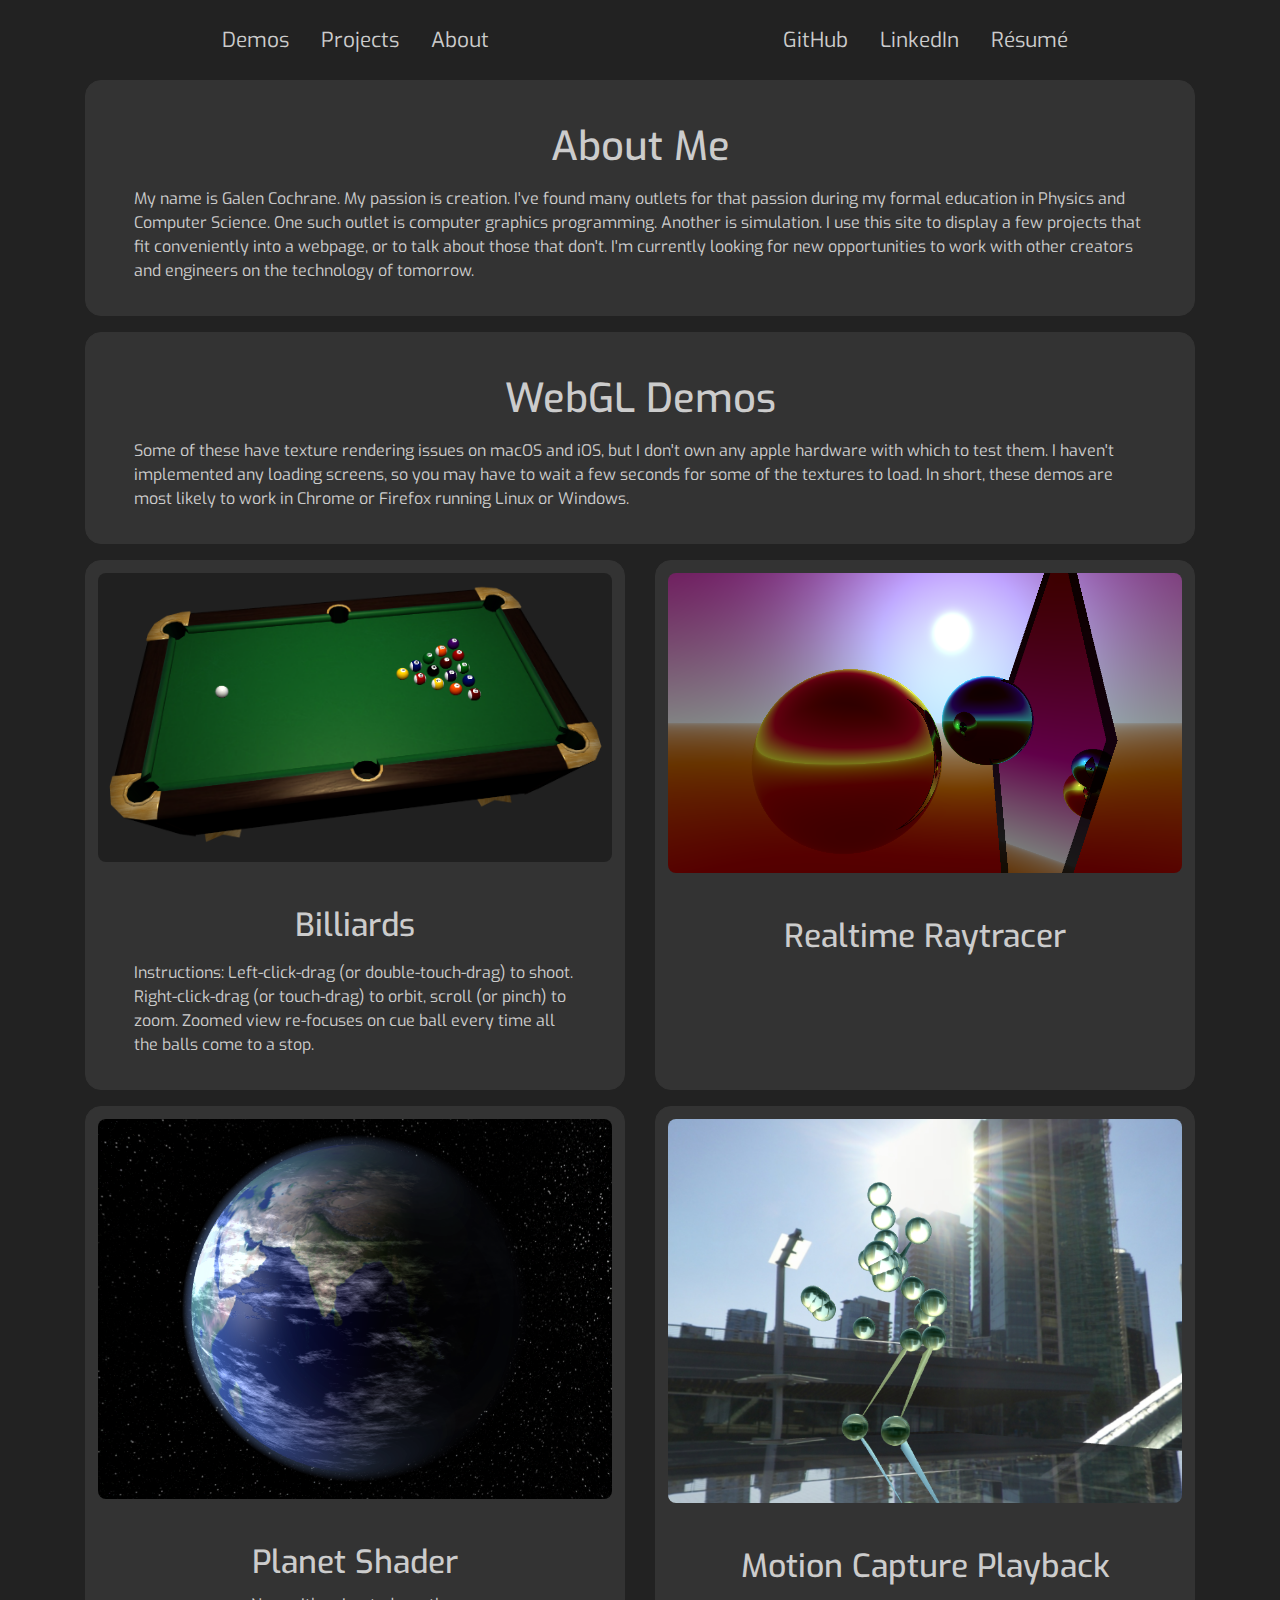
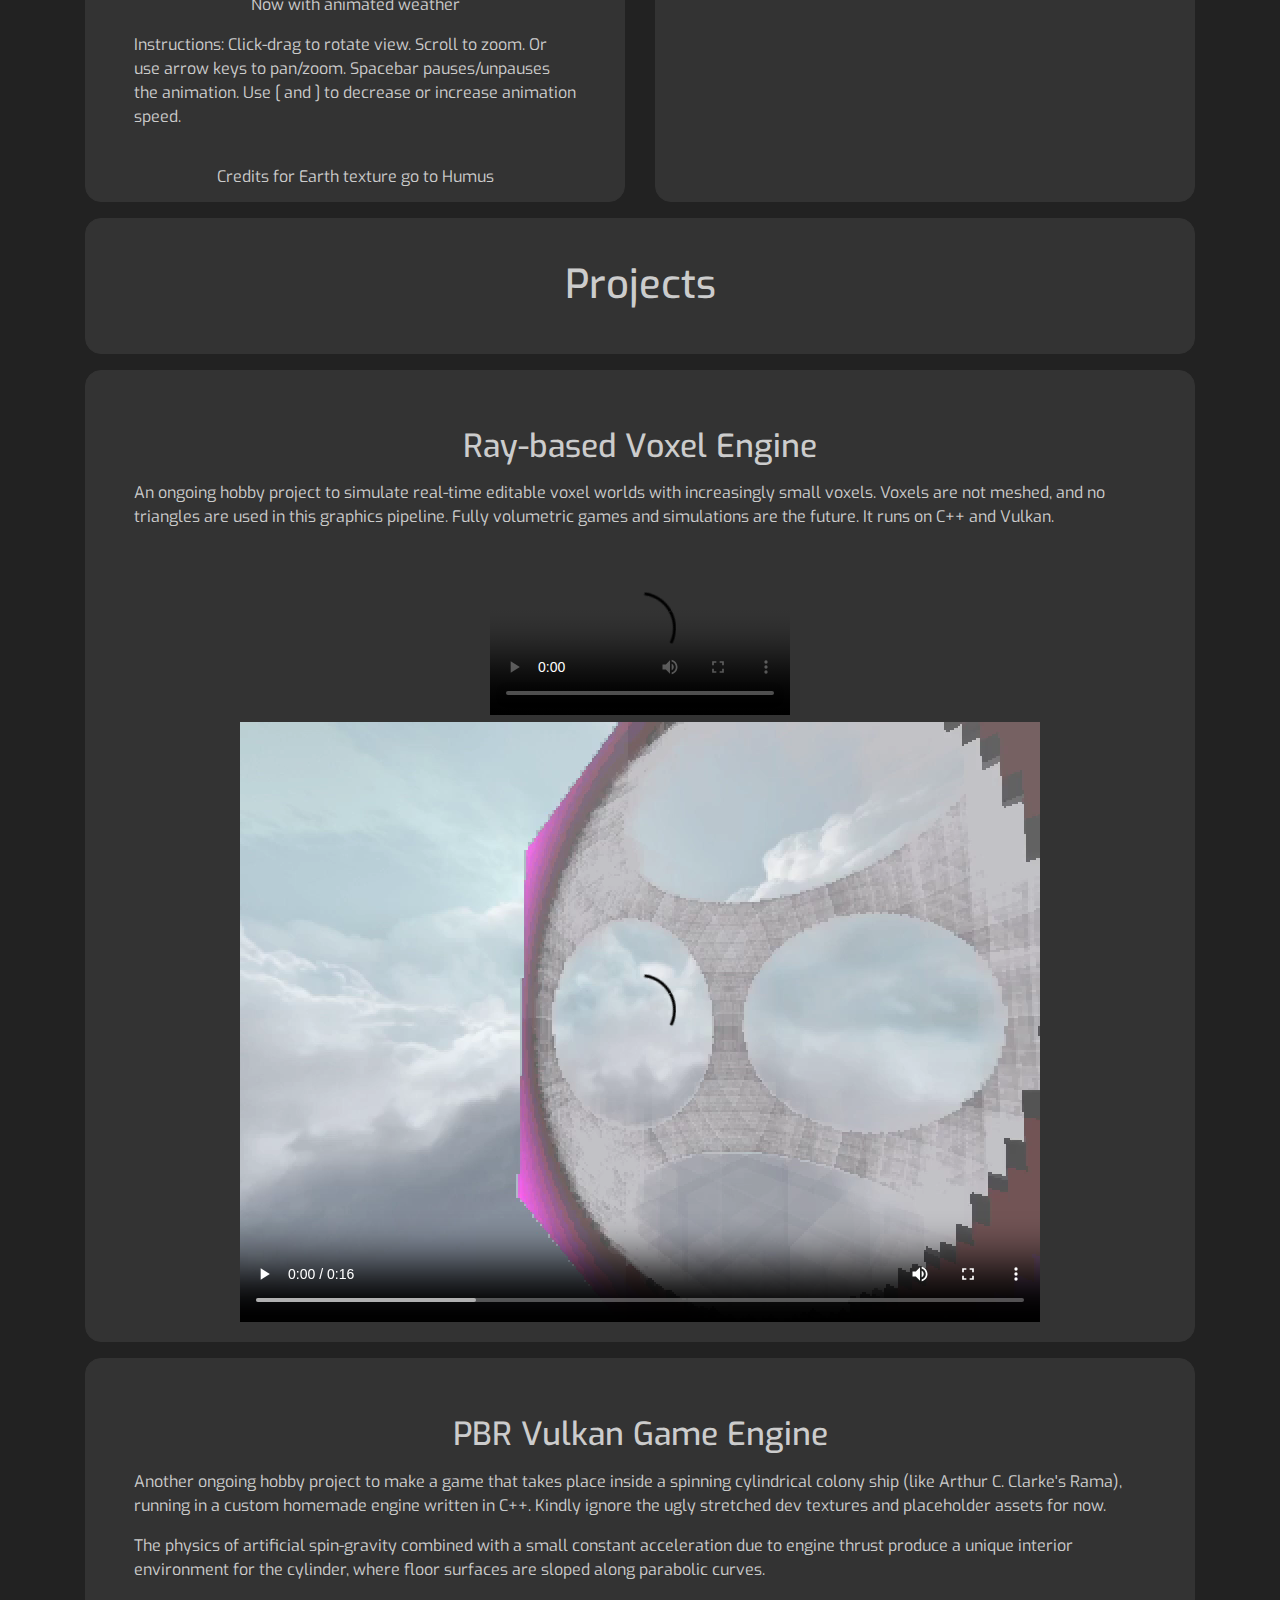
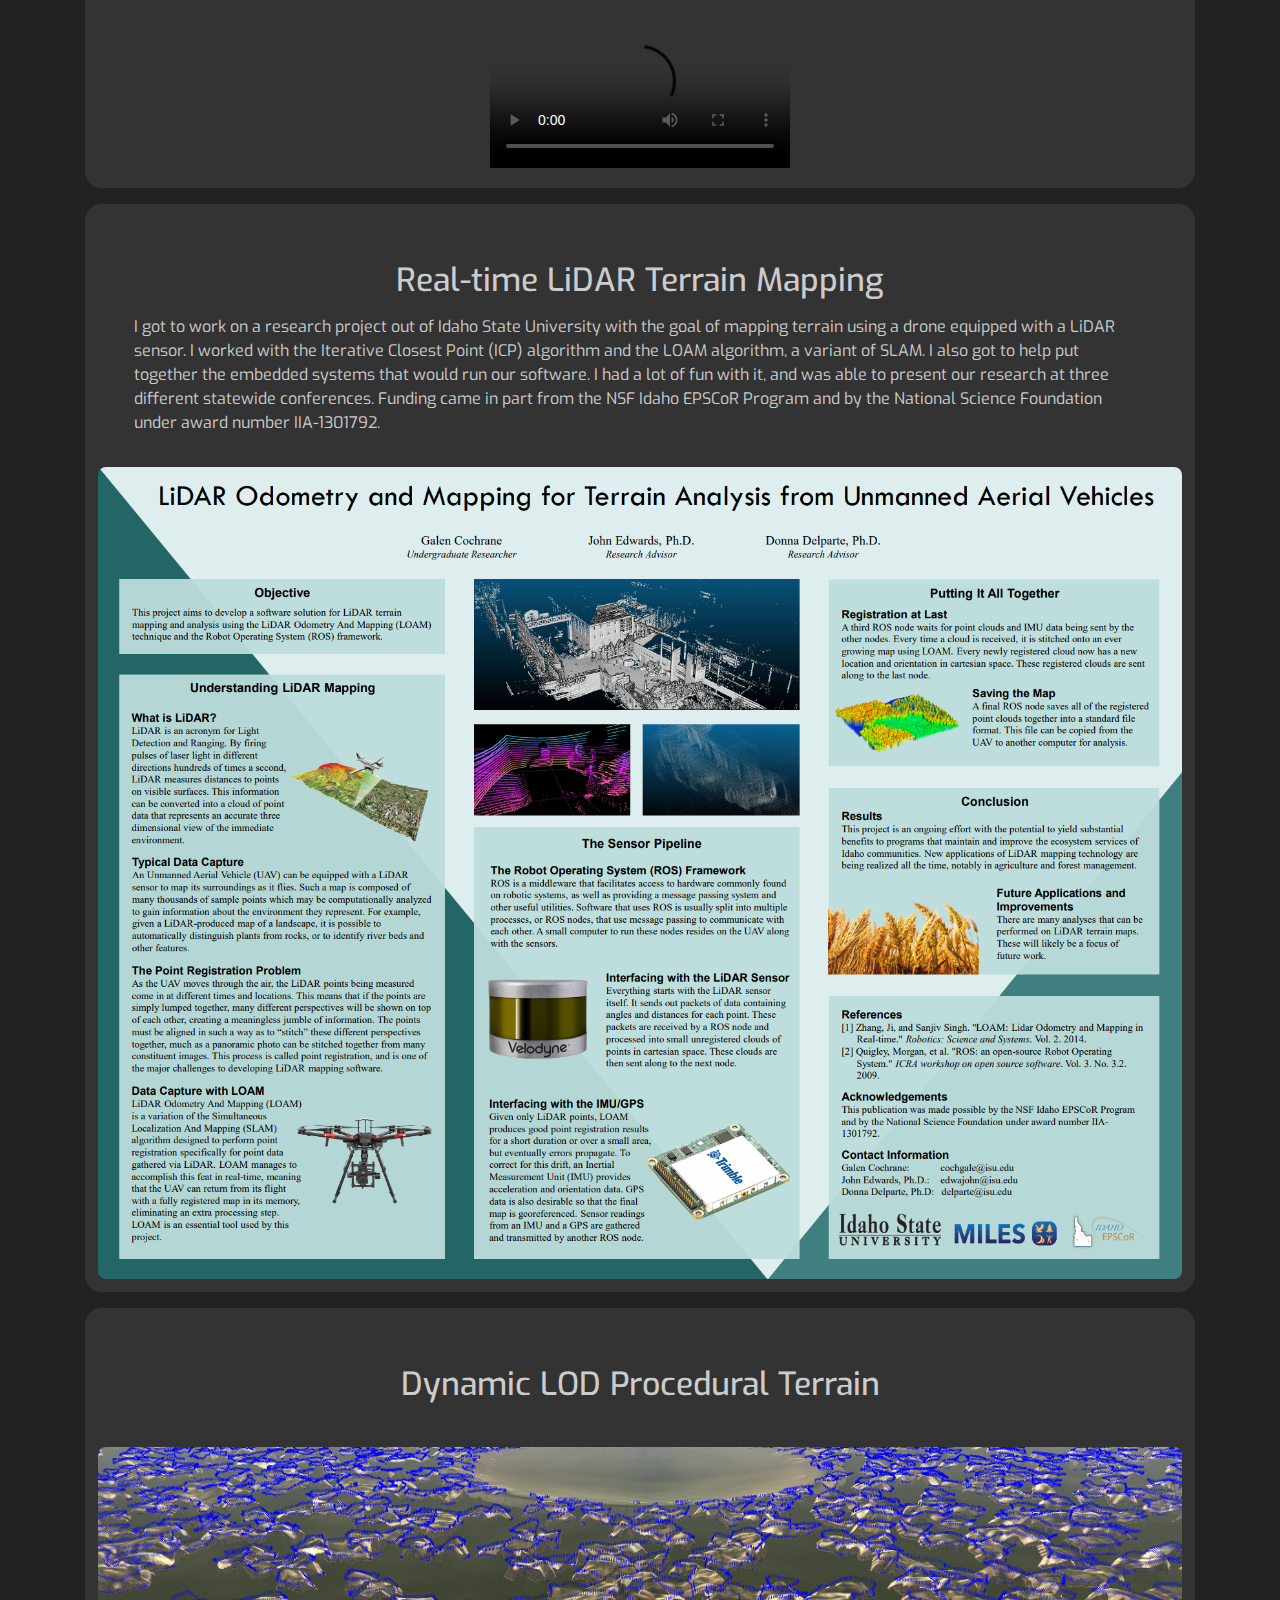
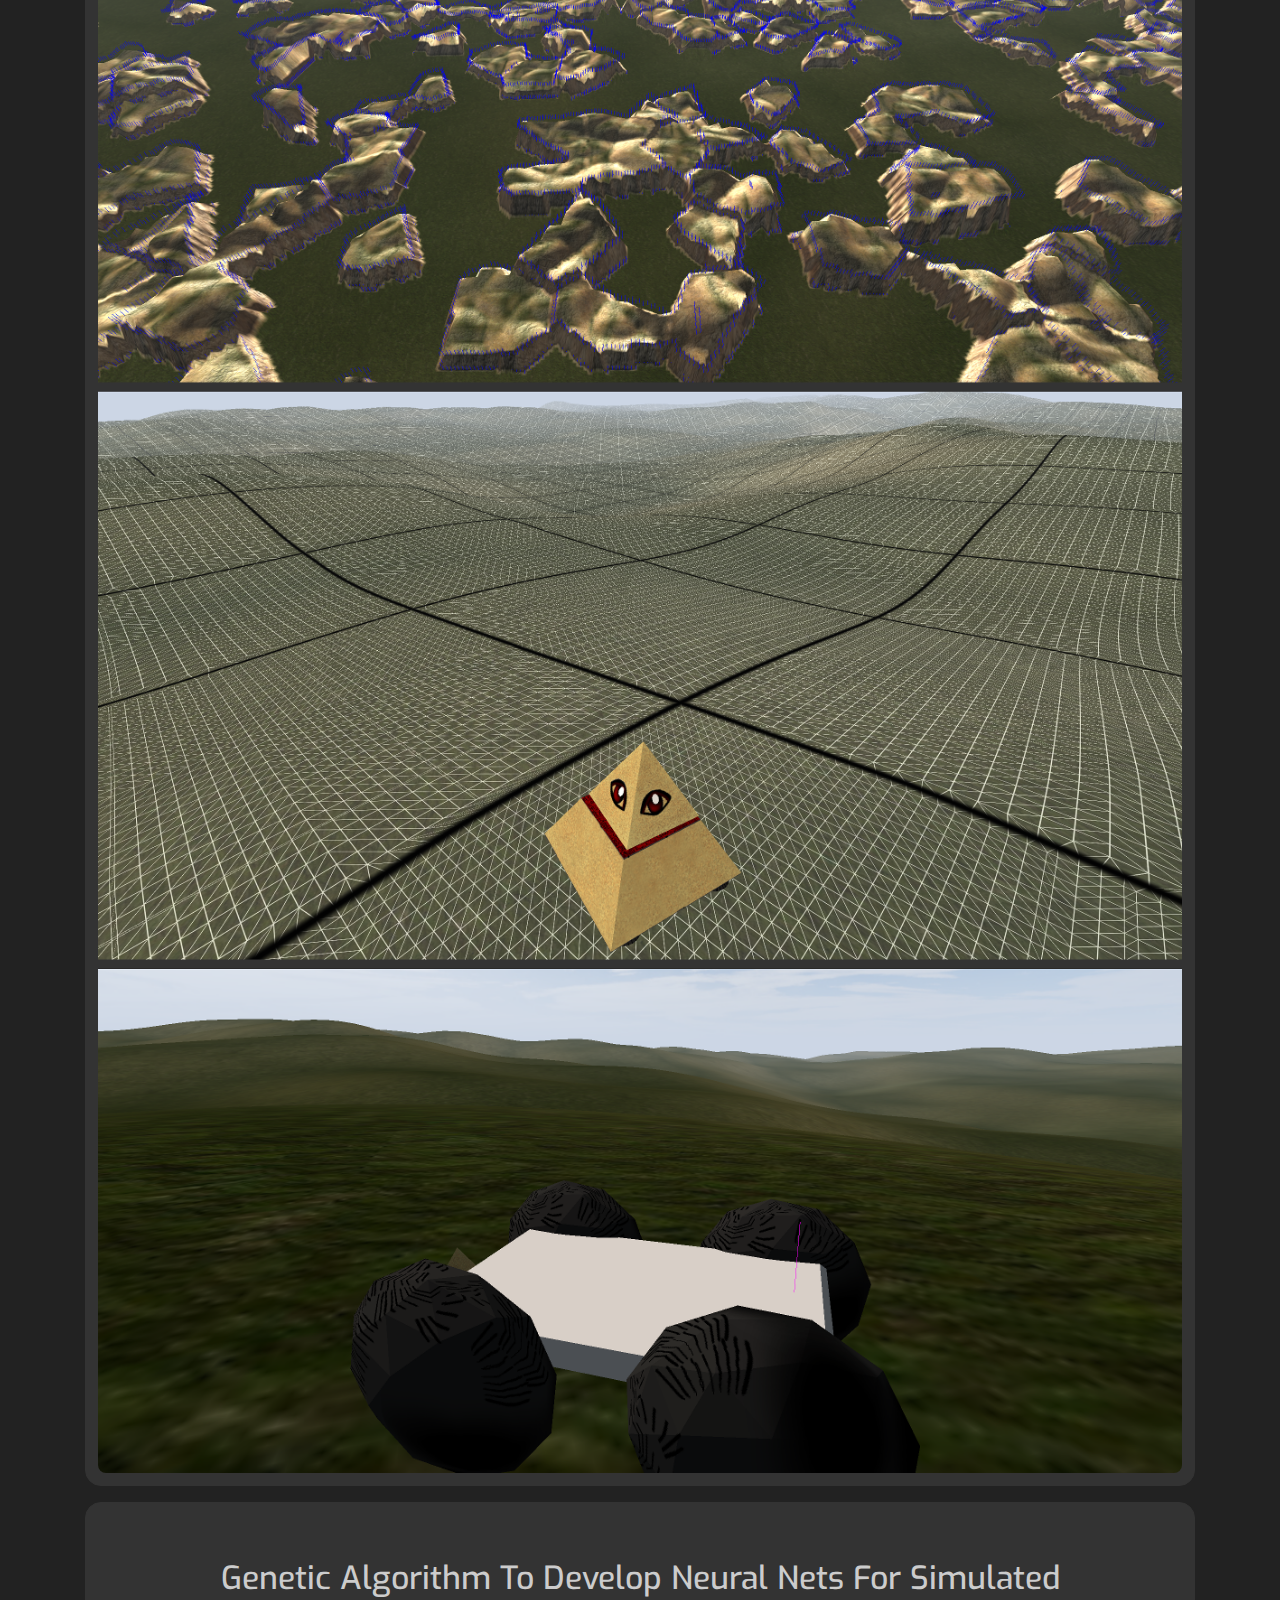
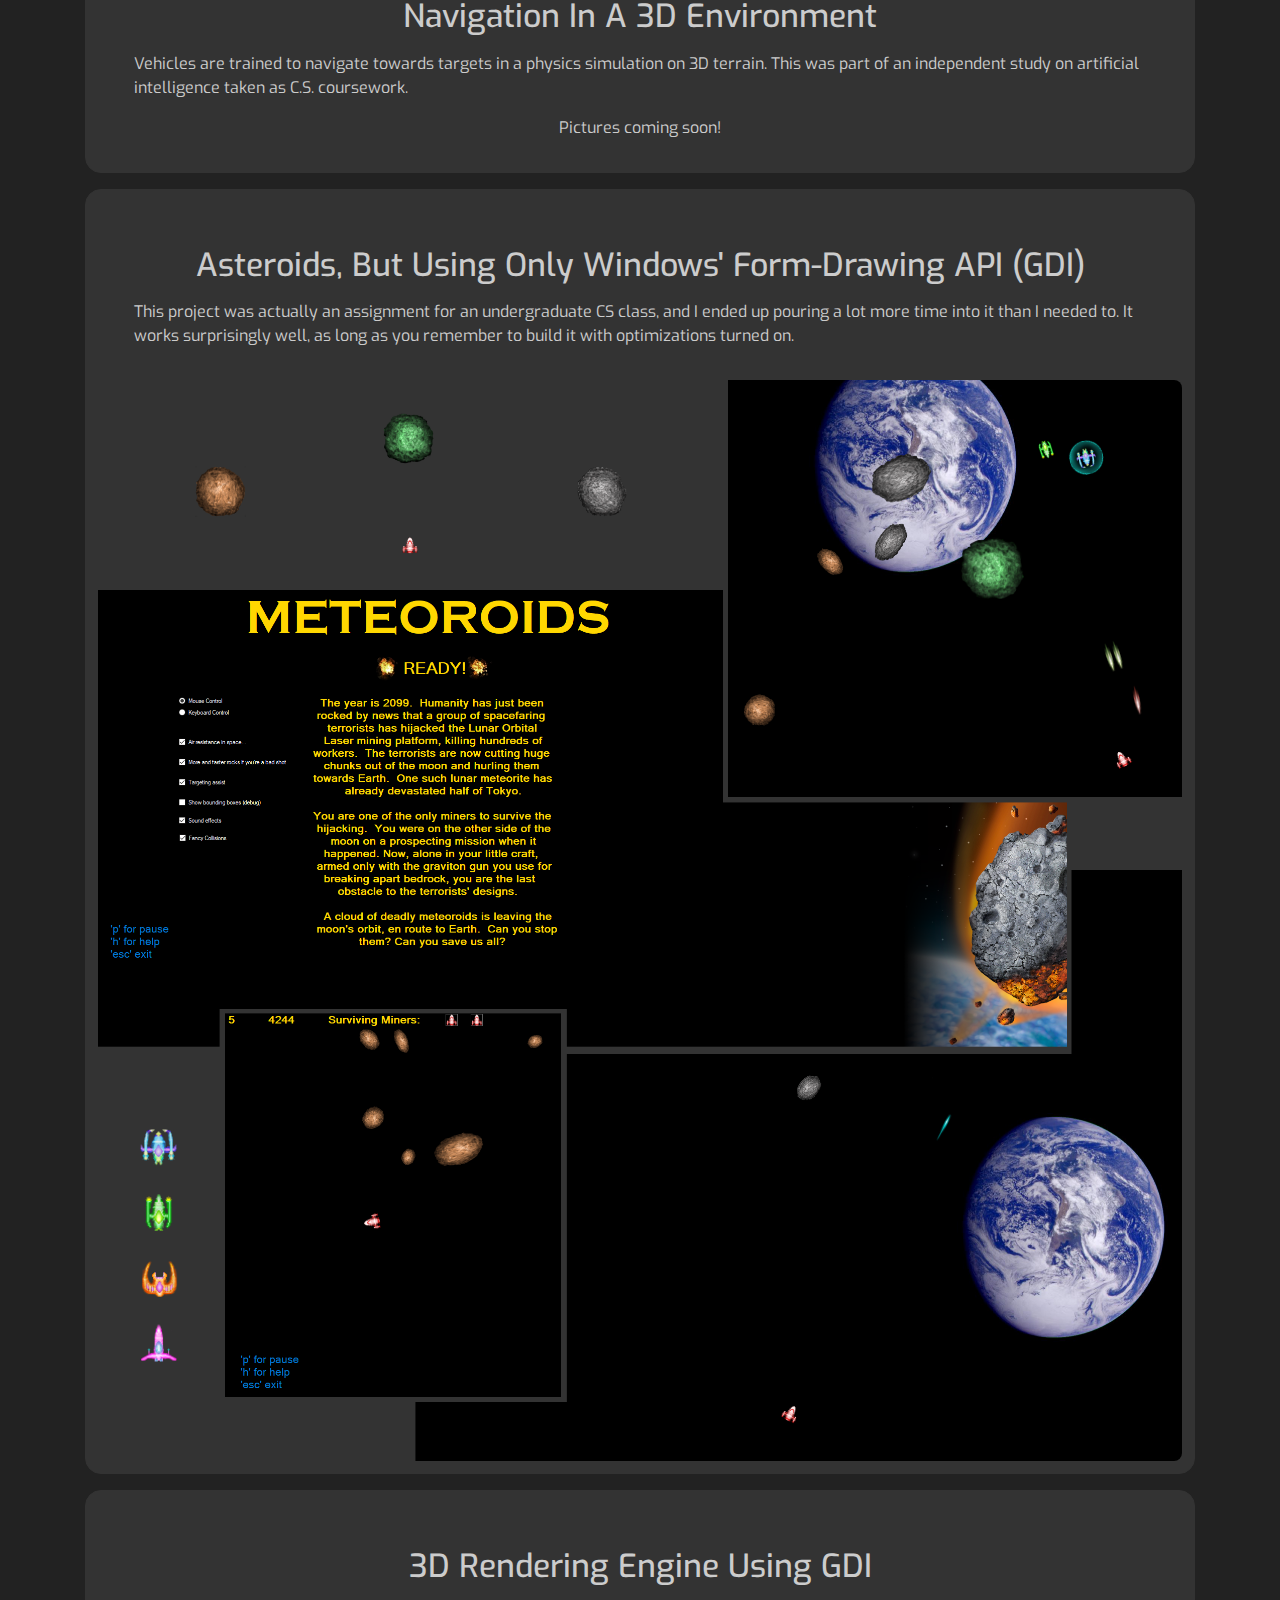
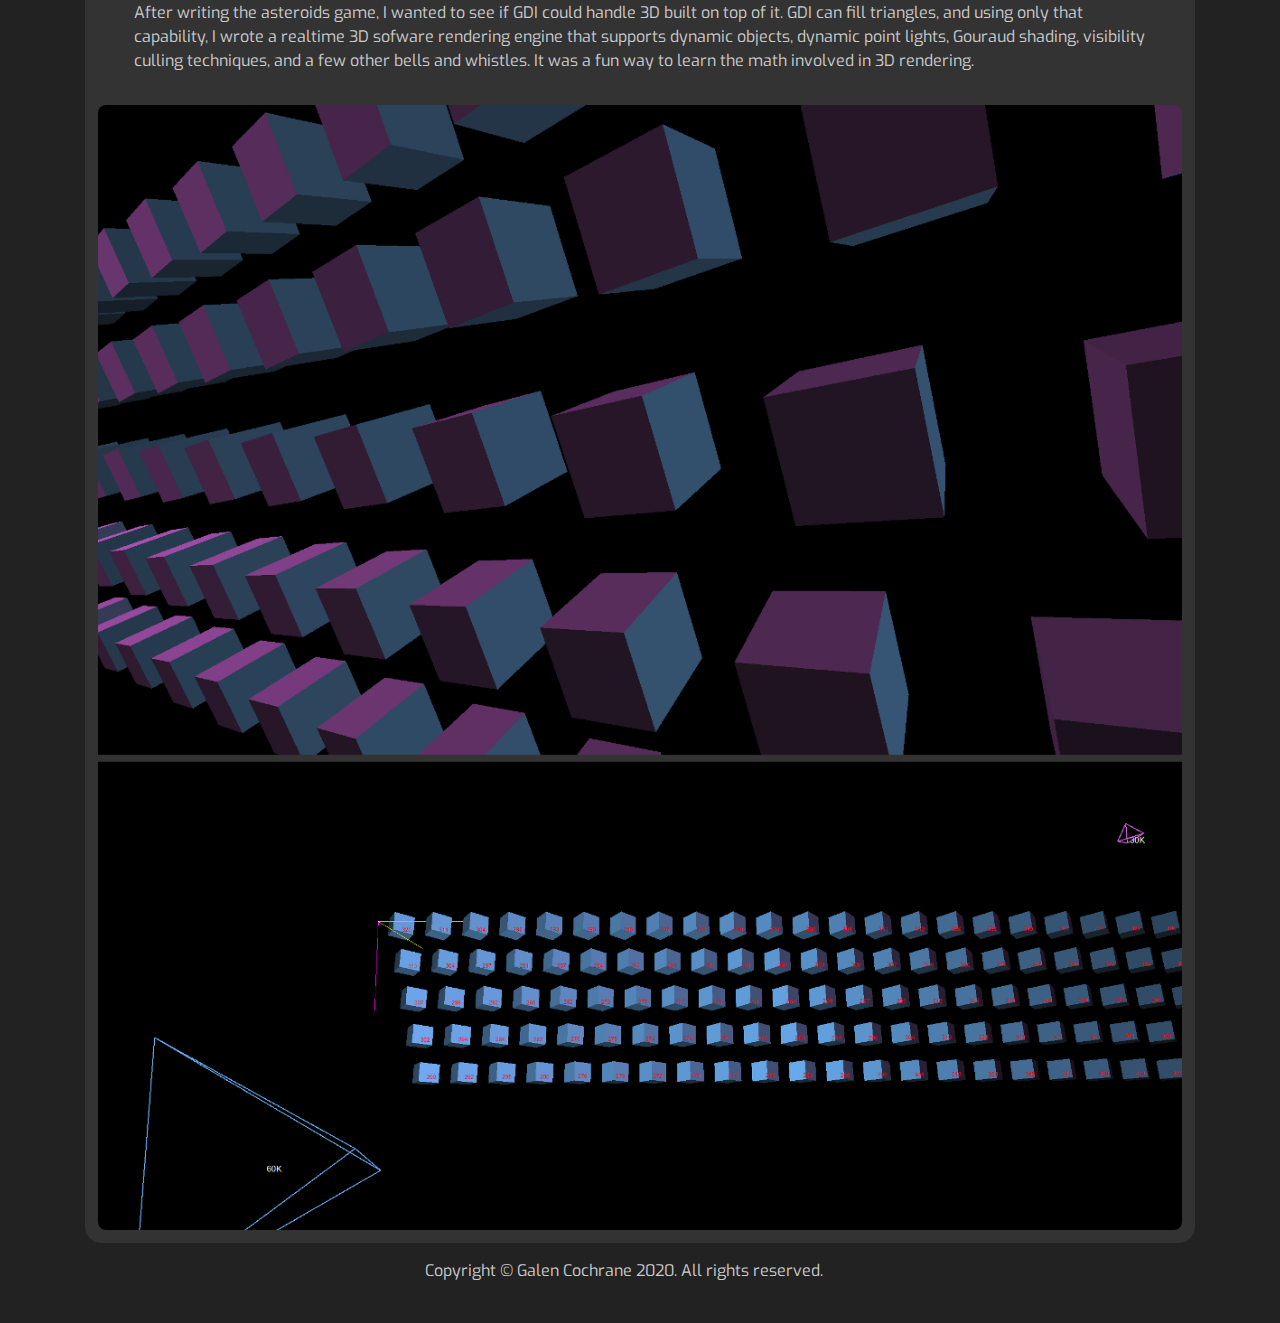
==== commit cd18a5e0: "added some sections" ====
--- a/index.html
+++ b/index.html
@@ -42,7 +42,7 @@
 		</div>
 	</div>
 
-<!-- Construction Notice -->
+<!-- Construction Notice
 	<article id="notice">
 	  <div class="card-deck">
 	    <div class="card text-center" id="card20">
@@ -57,6 +57,7 @@
 	    </div>
 	  </div>
   </article>
+-->
 
 <!-- About -->
 	<article id="about">
@@ -83,7 +84,7 @@
 		      	WebGL Demos
 		      </h1>
 		      <p class="card-text">
-		      	Some of these have texture rendering issues on macOS and iOS, but I don't own any apple hardware with which to test them. I haven't implemented any loading screens, so you may have to wait a few seconds for some of the textures to load. In short, these demos are most likely to work in Chrome or Firefox running Linux or Windows. Note that they are generally works in progress.
+		      	Some of these have texture rendering issues on macOS and iOS, but I don't own any apple hardware with which to test them. I haven't implemented any loading screens, so you may have to wait a few seconds for some of the textures to load. In short, these demos are most likely to work in Chrome or Firefox running Linux or Windows.
 		      </p>
 	    	</div>
 	    </div>
@@ -166,7 +167,54 @@
 	      	</h1>
 	    	</div>
 	    </div>
-	  </div>
+		</div>
+		<!-- Ray-based Voxel Engine -->
+	  <div class="card-deck">
+	  	<div class="card text-center" id="card12">
+				<div class="container-fluid">
+					<div class="card-body">
+						<h2 class="card-title">
+							Ray-based Voxel Engine
+						</h2>
+						<p class="card-text">
+							An ongoing hobby project to simulate real-time editable voxel worlds with increasingly small voxels. Voxels are not meshed, and no triangles are used in this graphics pipeline. Fully volumetric games and simulations are the future. It runs on C++ and Vulkan.
+						</p>
+						<p class="card-text"></p>
+					</div>
+					<video controls>
+						<source src="videos\singleEdits_20200220.mp4" type="video/mp4">
+						A video should appear here
+					</video>
+					<video controls>
+						<source src="videos\blockyFogClumps_20200212.mp4" type="video/mp4">
+						A video should appear here
+					</video>
+				</div>
+	  	</div>
+		</div>
+		<!-- Campy Project -->
+	  <div class="card-deck">
+				<div class="card text-center" id="card12">
+					<div class="container-fluid">
+						<div class="card-body">
+							<h2 class="card-title">
+								PBR Vulkan Game Engine
+							</h2>
+							<p class="card-text">
+								Another ongoing hobby project to make a game that takes place inside a spinning cylindrical colony ship (like Arthur C. Clarke's Rama), running in a custom homemade engine written in C++. Kindly ignore the ugly stretched dev textures and placeholder assets for now.
+							</p>
+							<p class="card-text">
+								The physics of artificial spin-gravity combined with a small constant acceleration due to engine thrust produce a unique interior environment for the cylinder, where floor surfaces are sloped along parabolic curves.
+							</p>
+							<p class="card-text"></p>
+						</div>
+						<video controls>
+							<source src="videos\precession_202006.mp4" type="video/mp4">
+							A video should appear here
+						</video>
+					</div>
+				</div>
+			</div>
 	  <!-- LiDAR -->
 	  <div class="card-deck">
 	  	<div class="card text-center" id="card11">
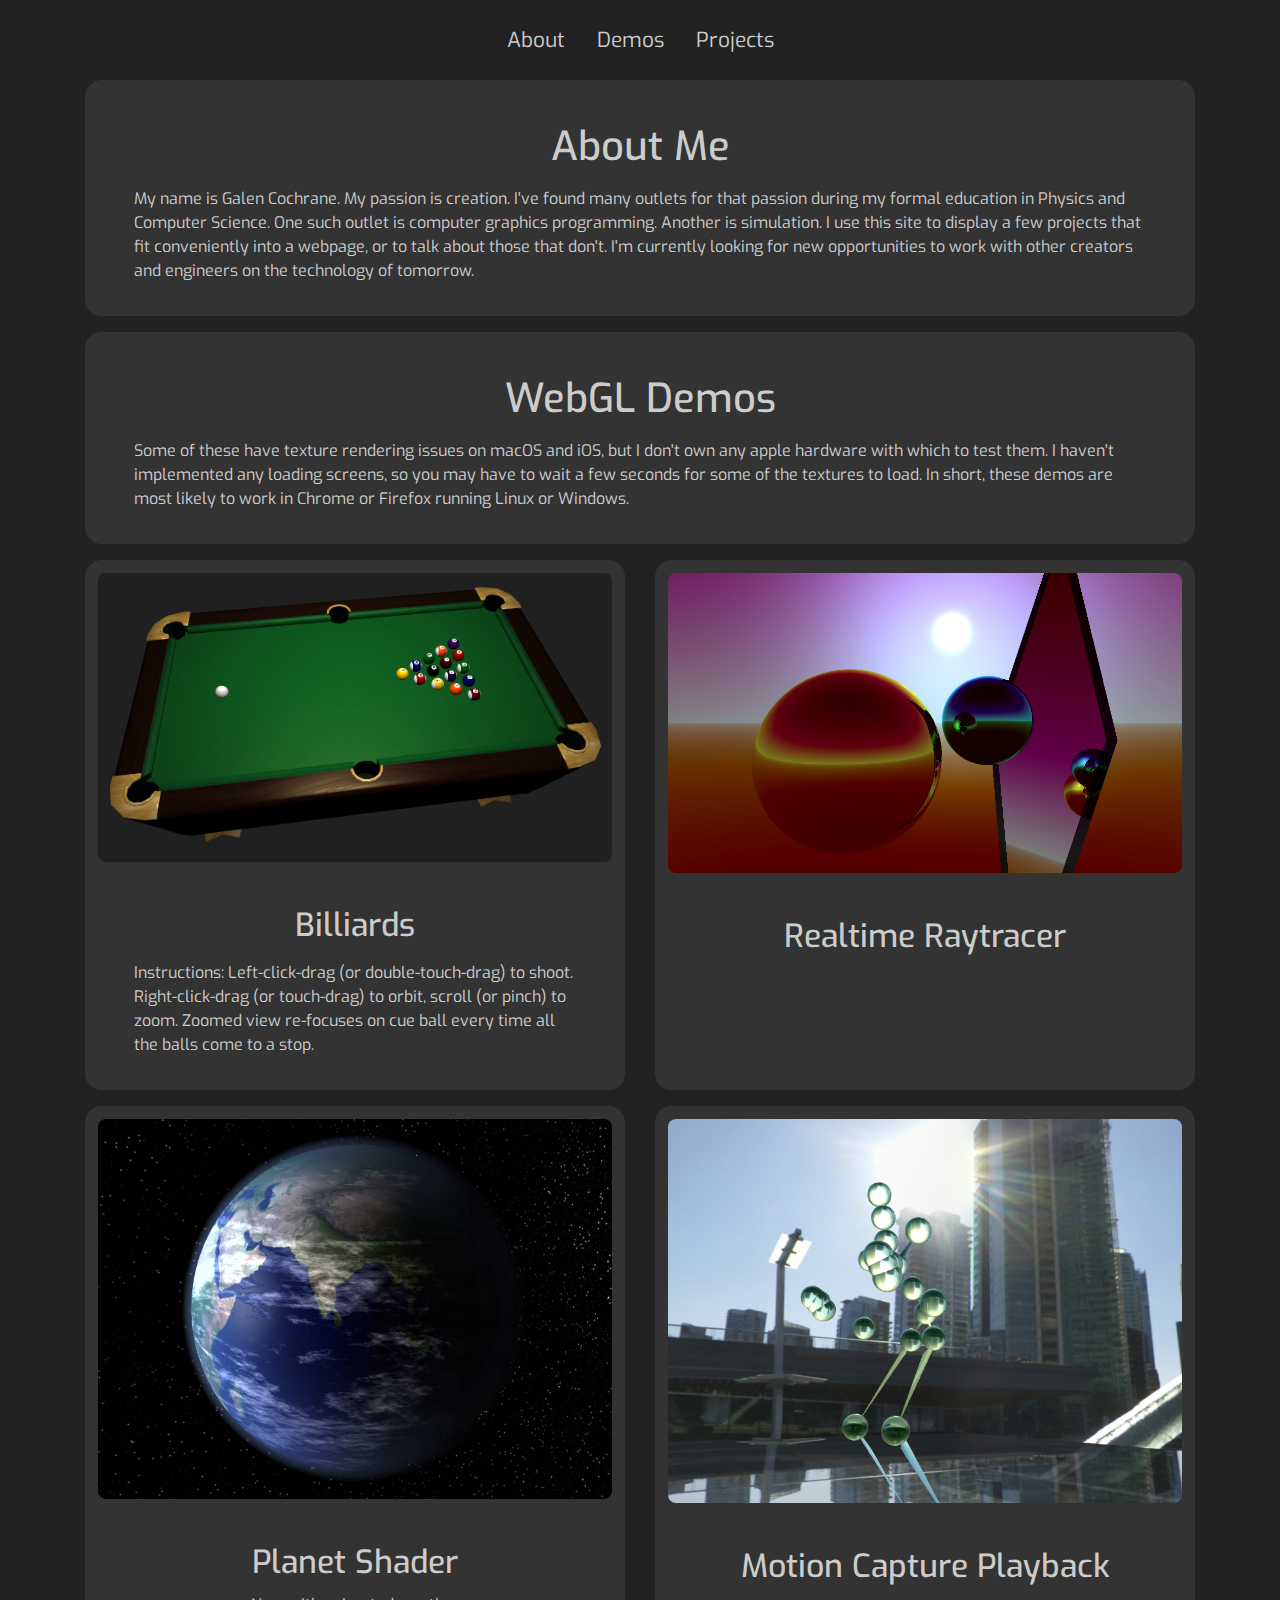
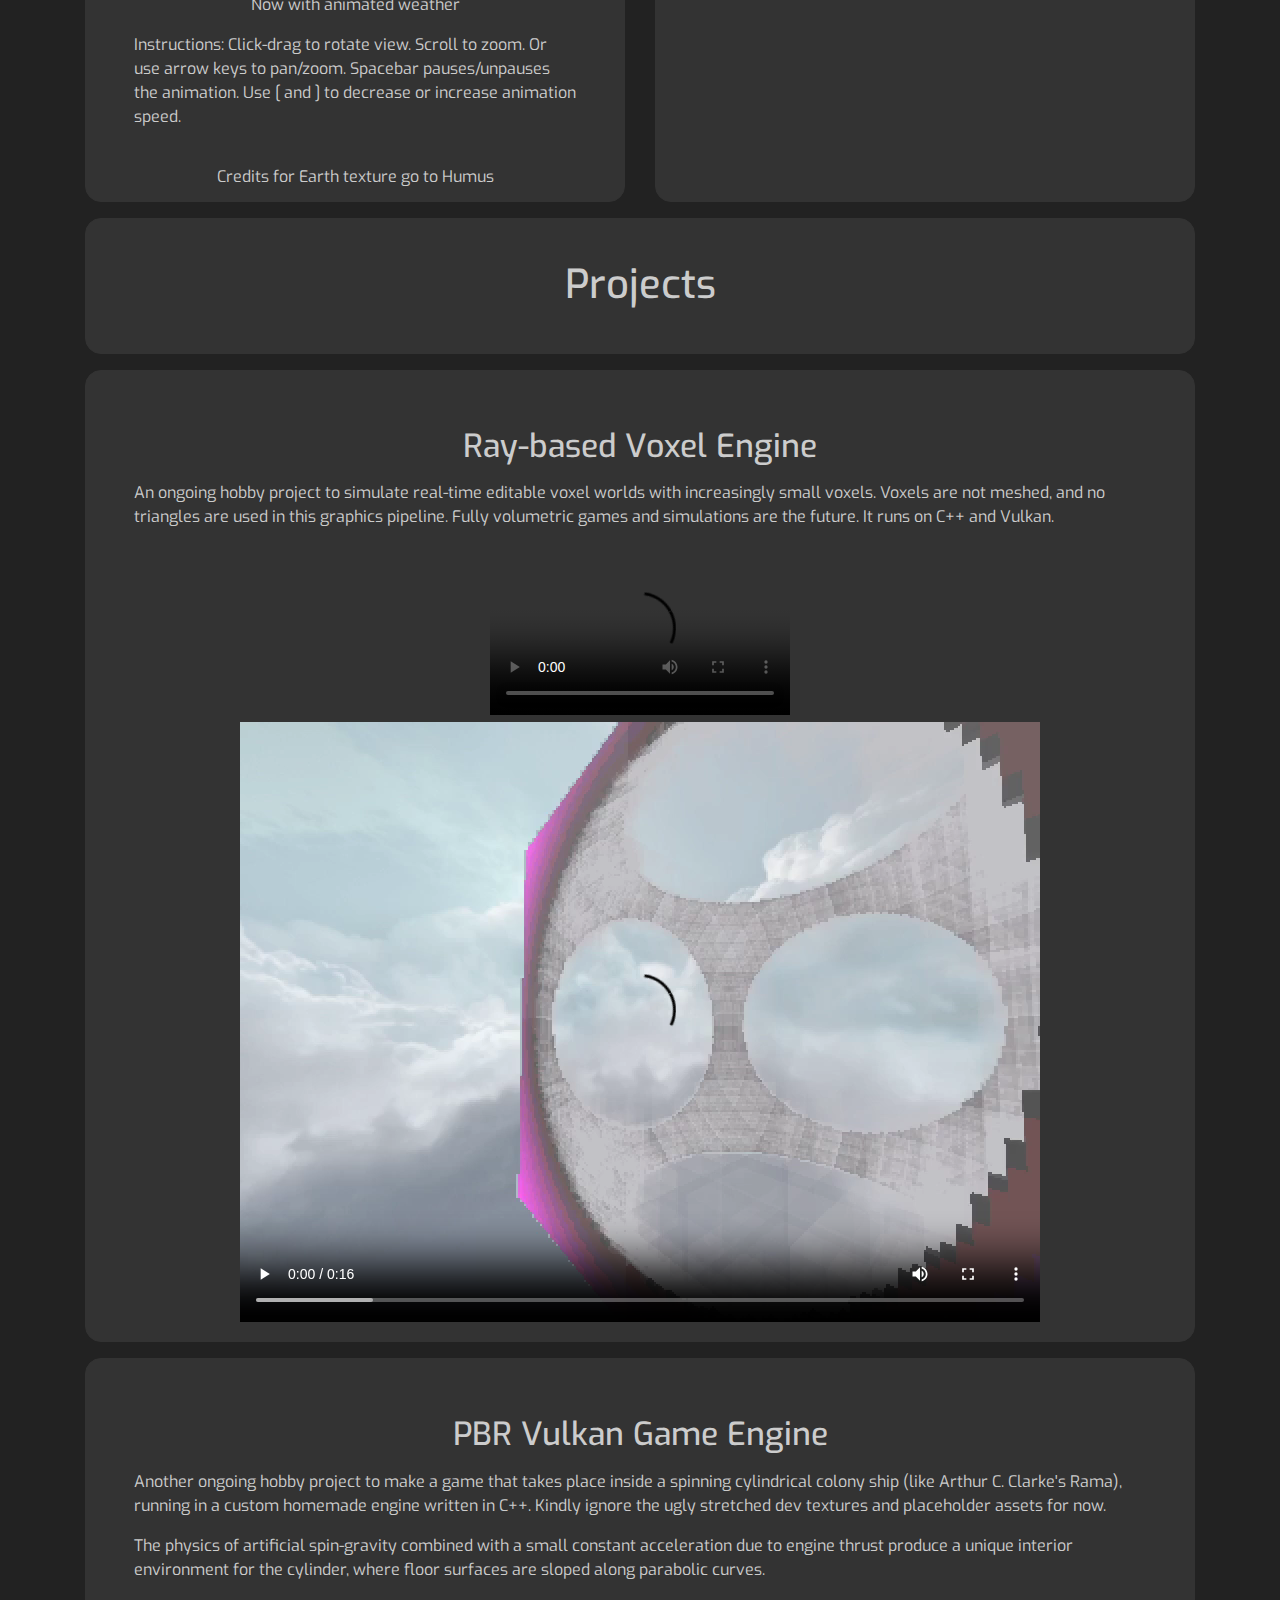
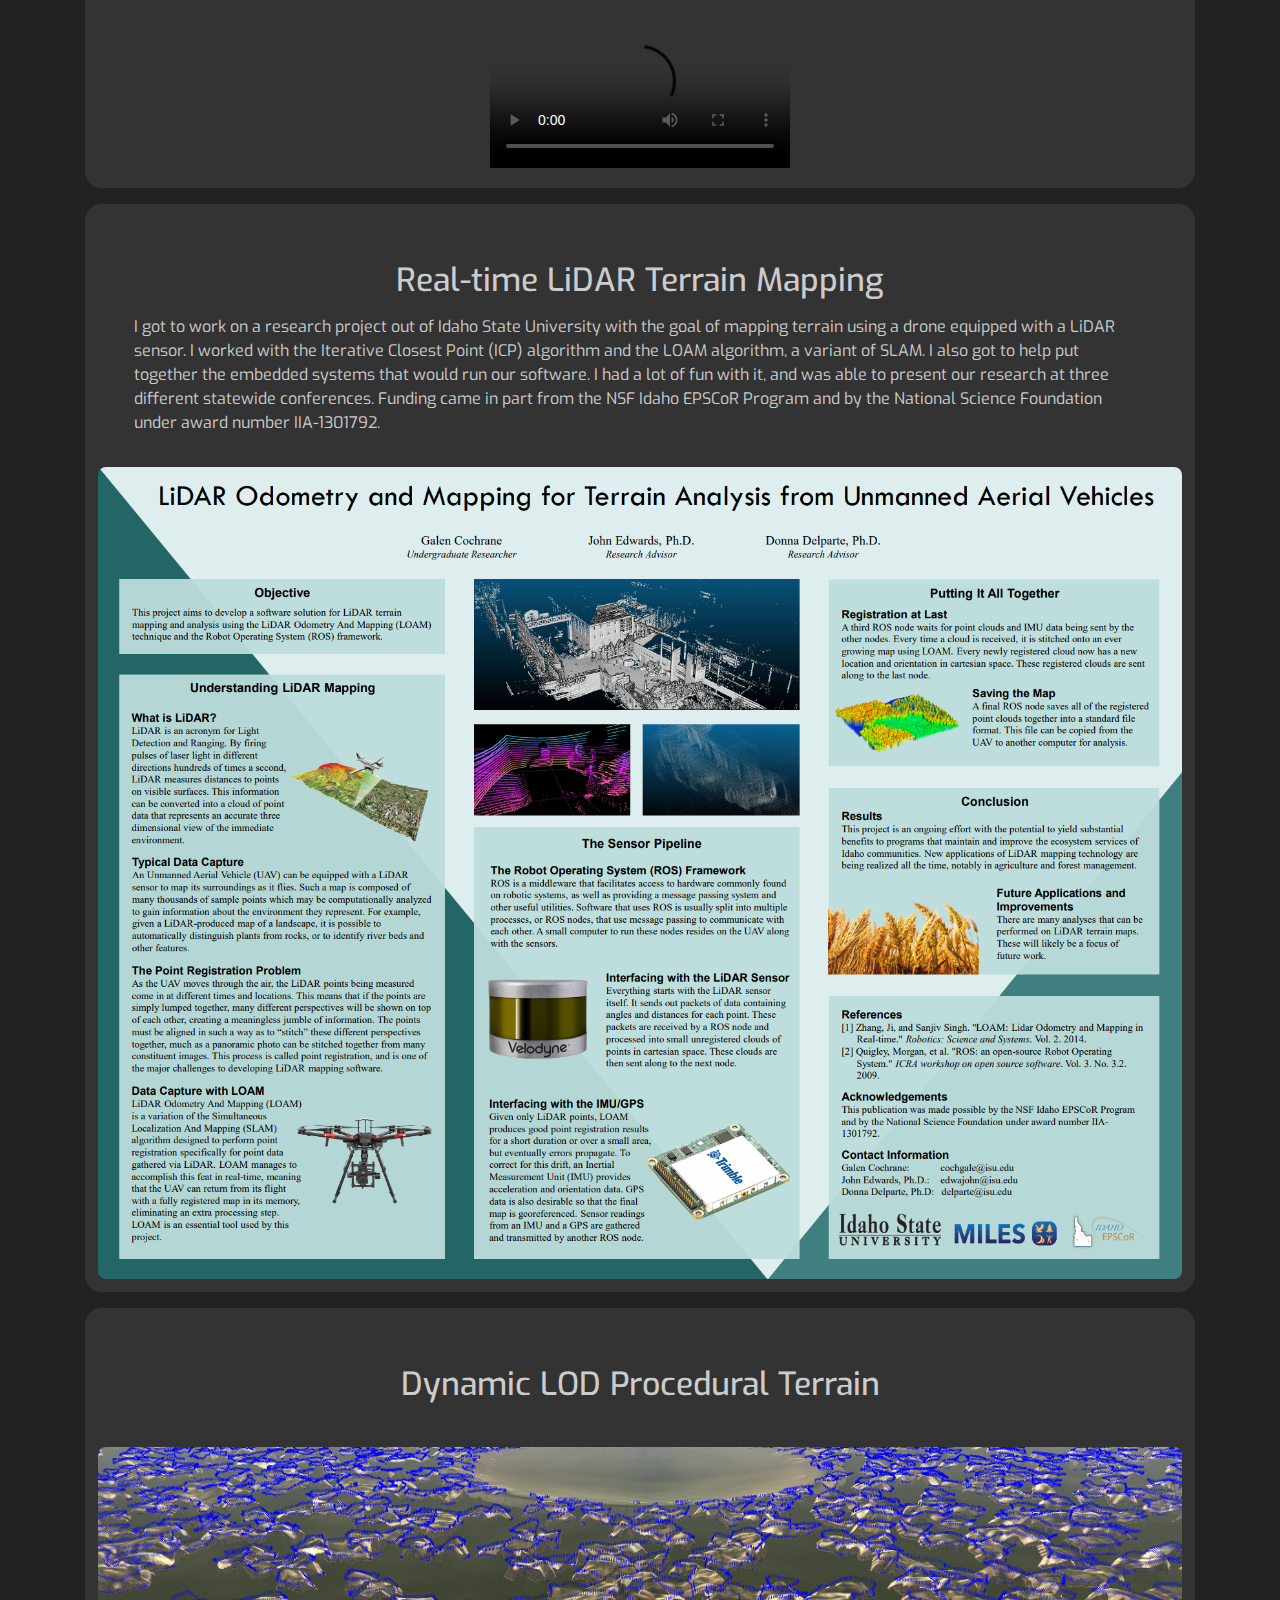
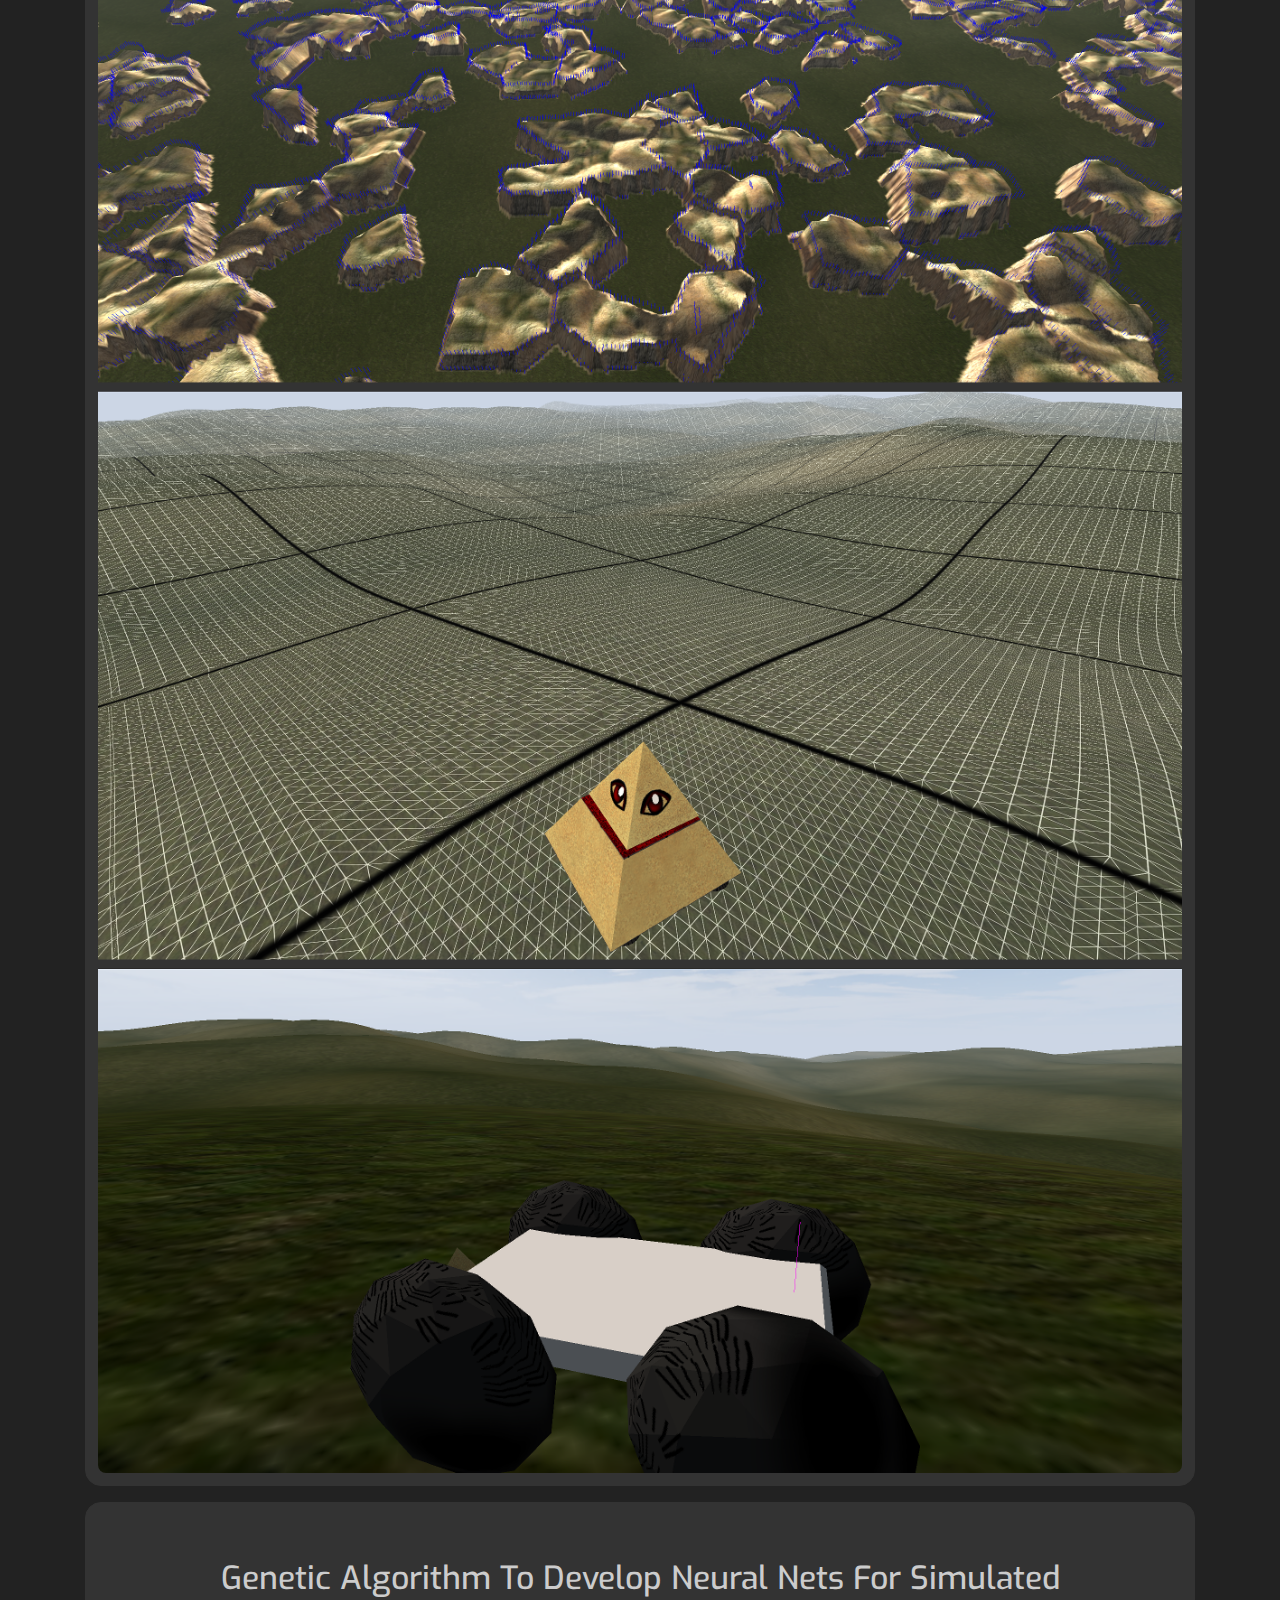
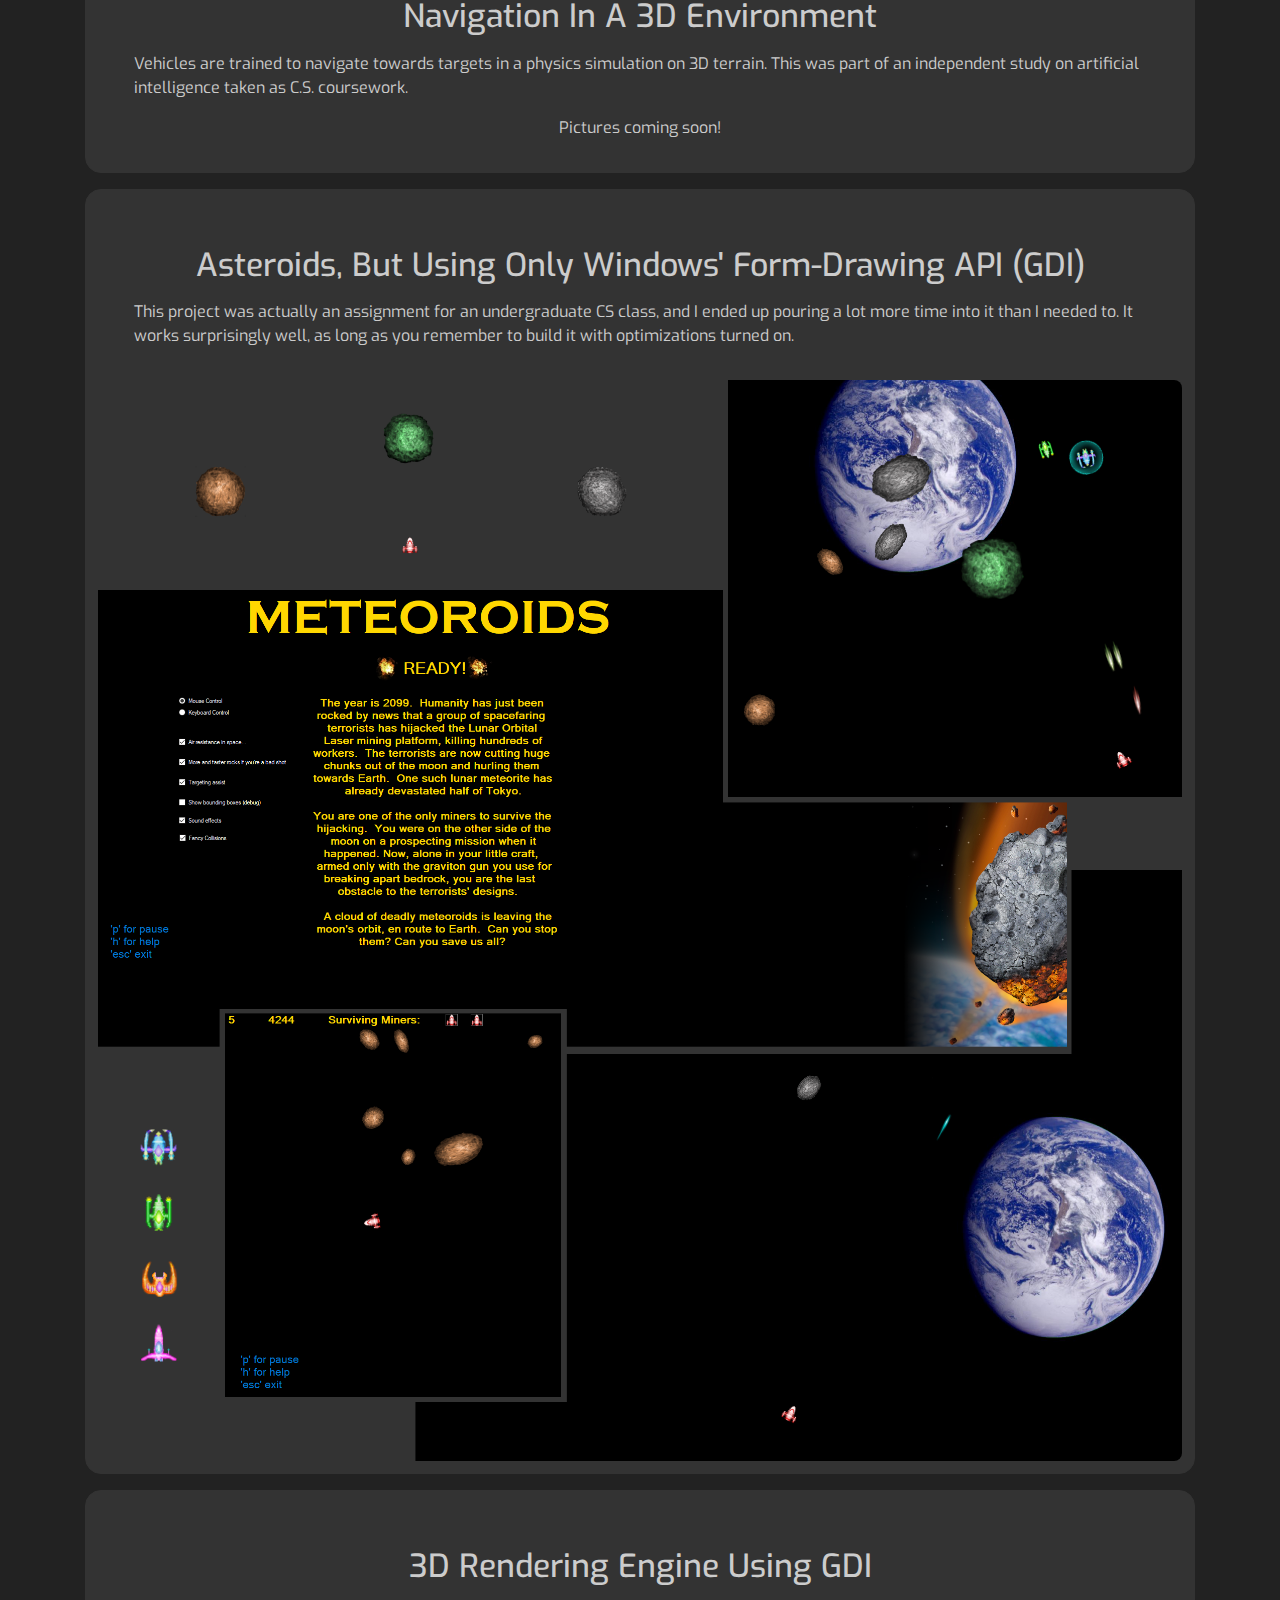
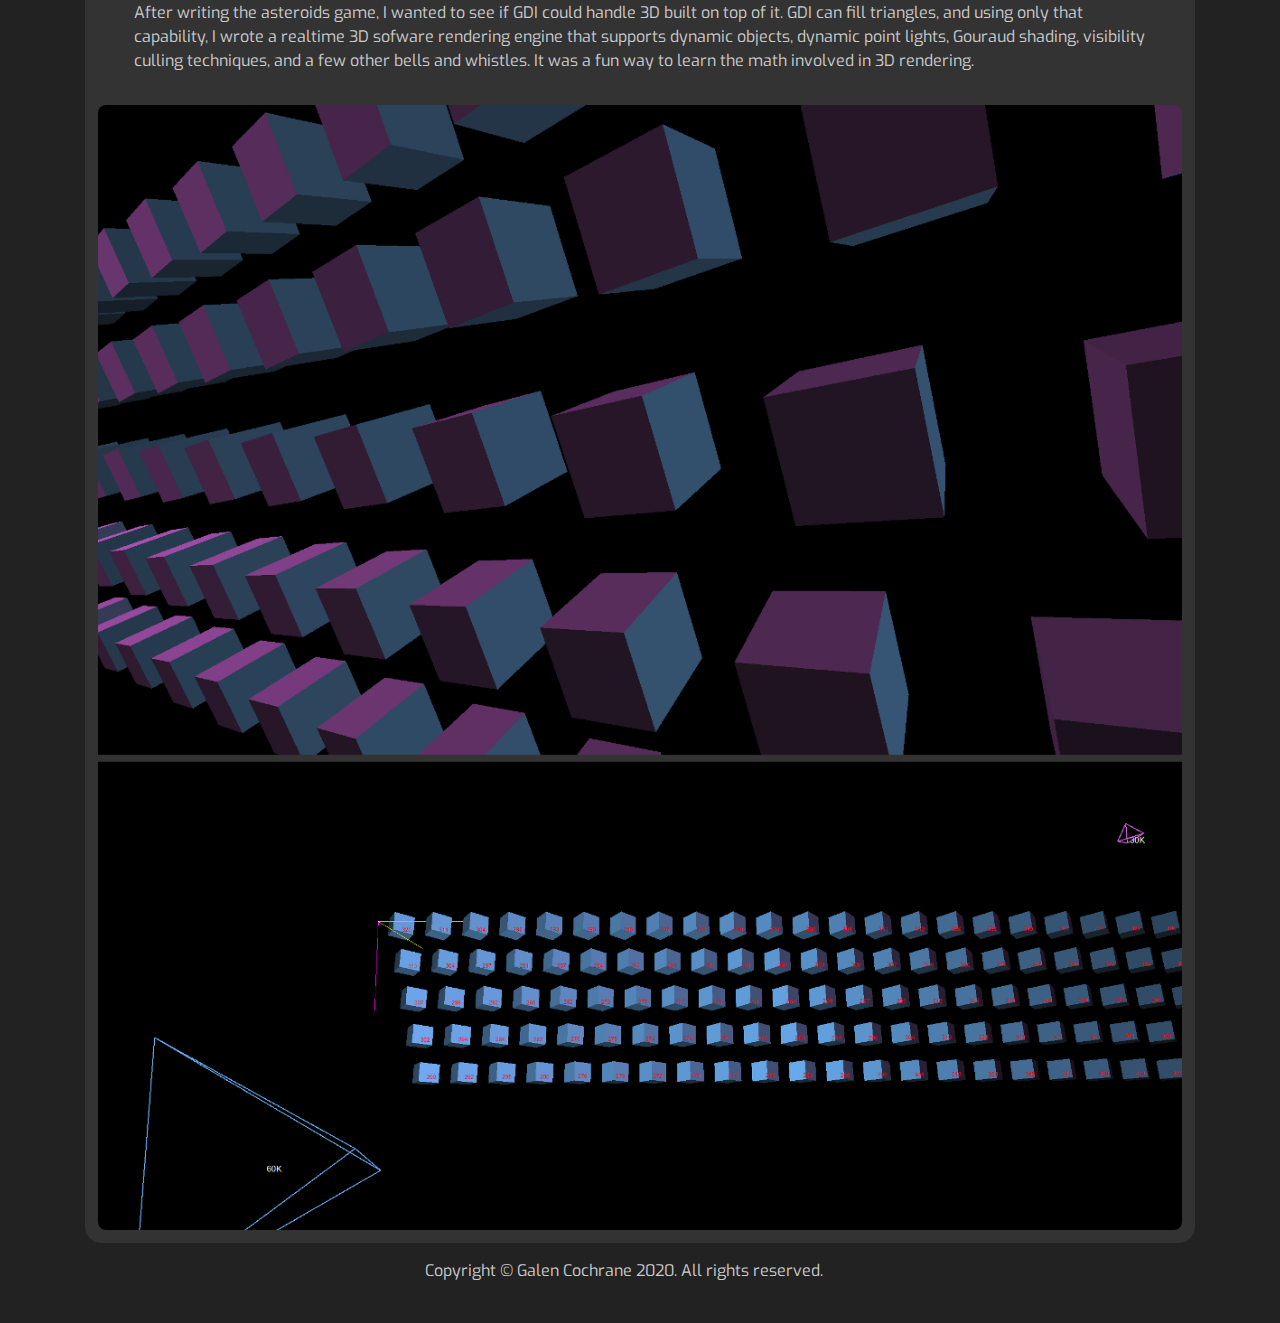
==== commit f0c2ba9c: "temporarily removed problematic links from homepage" ====
--- a/index.html
+++ b/index.html
@@ -16,18 +16,18 @@
 	<div class="row">
 		<div class="col">
 		  <ul class="nav justify-content-center">
+			<li class="nav-item">
+				<a class="nav-link" href="#about">About</a>
+			</li>
 		    <li class="nav-item">
 		      <a class="nav-link" href="#demos">Demos</a>
 		    </li>
 		    <li class="nav-item">
 		      <a class="nav-link" href="#projects">Projects</a>
 		    </li>
-		    <li class="nav-item">
-		      <a class="nav-link" href="#about">About</a>
-		    </li>
 		  </ul>
 		</div>
-		<div class="col">
+		<!-- <div class="col">
 		  <ul class="nav justify-content-center">
 		    <li class="nav-item">
 		      <a class="nav-link" href="https://github.com/a-day-old-bagel/" target="_blank">GitHub</a>
@@ -39,7 +39,7 @@
 		      <a class="nav-link" href="./GalenCochraneResume.pdf" target="_blank">Résumé</a>
 		    </li>
 			</ul>
-		</div>
+		</div> -->
 	</div>
 
 <!-- Construction Notice
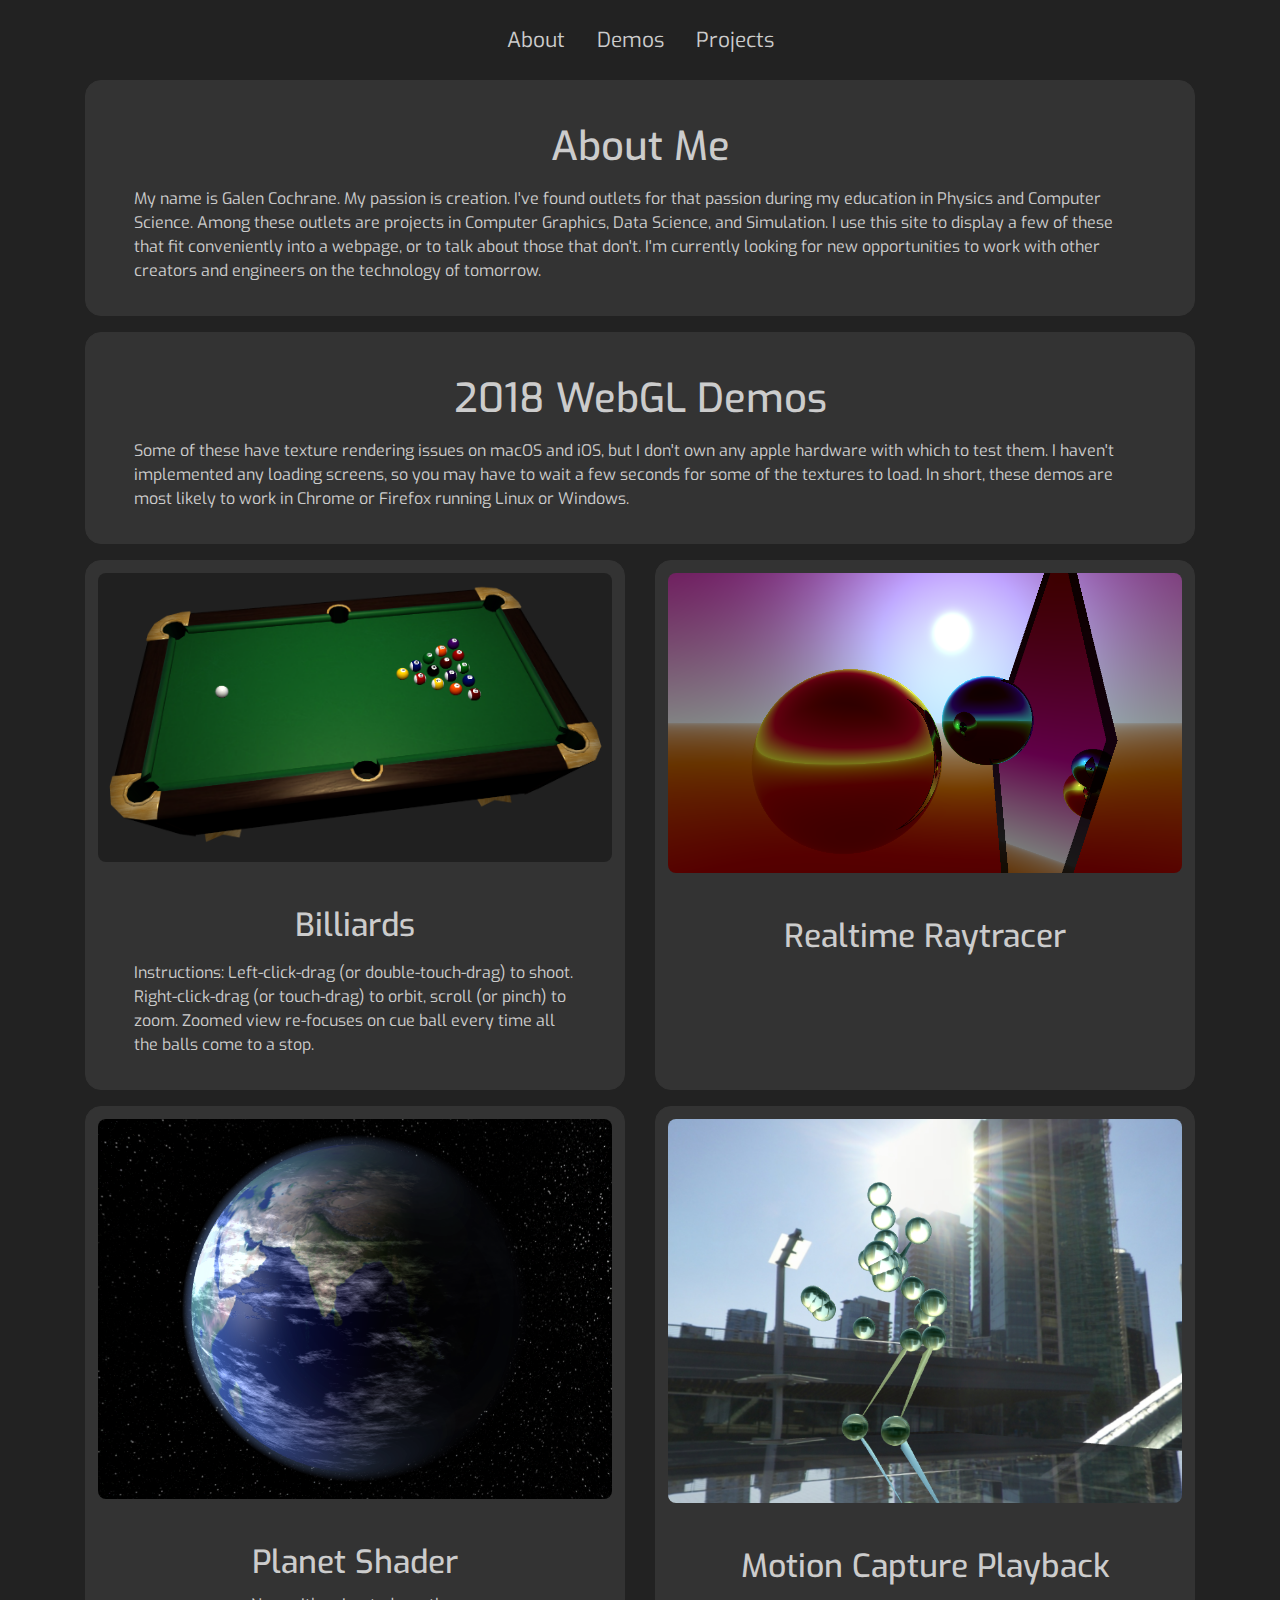
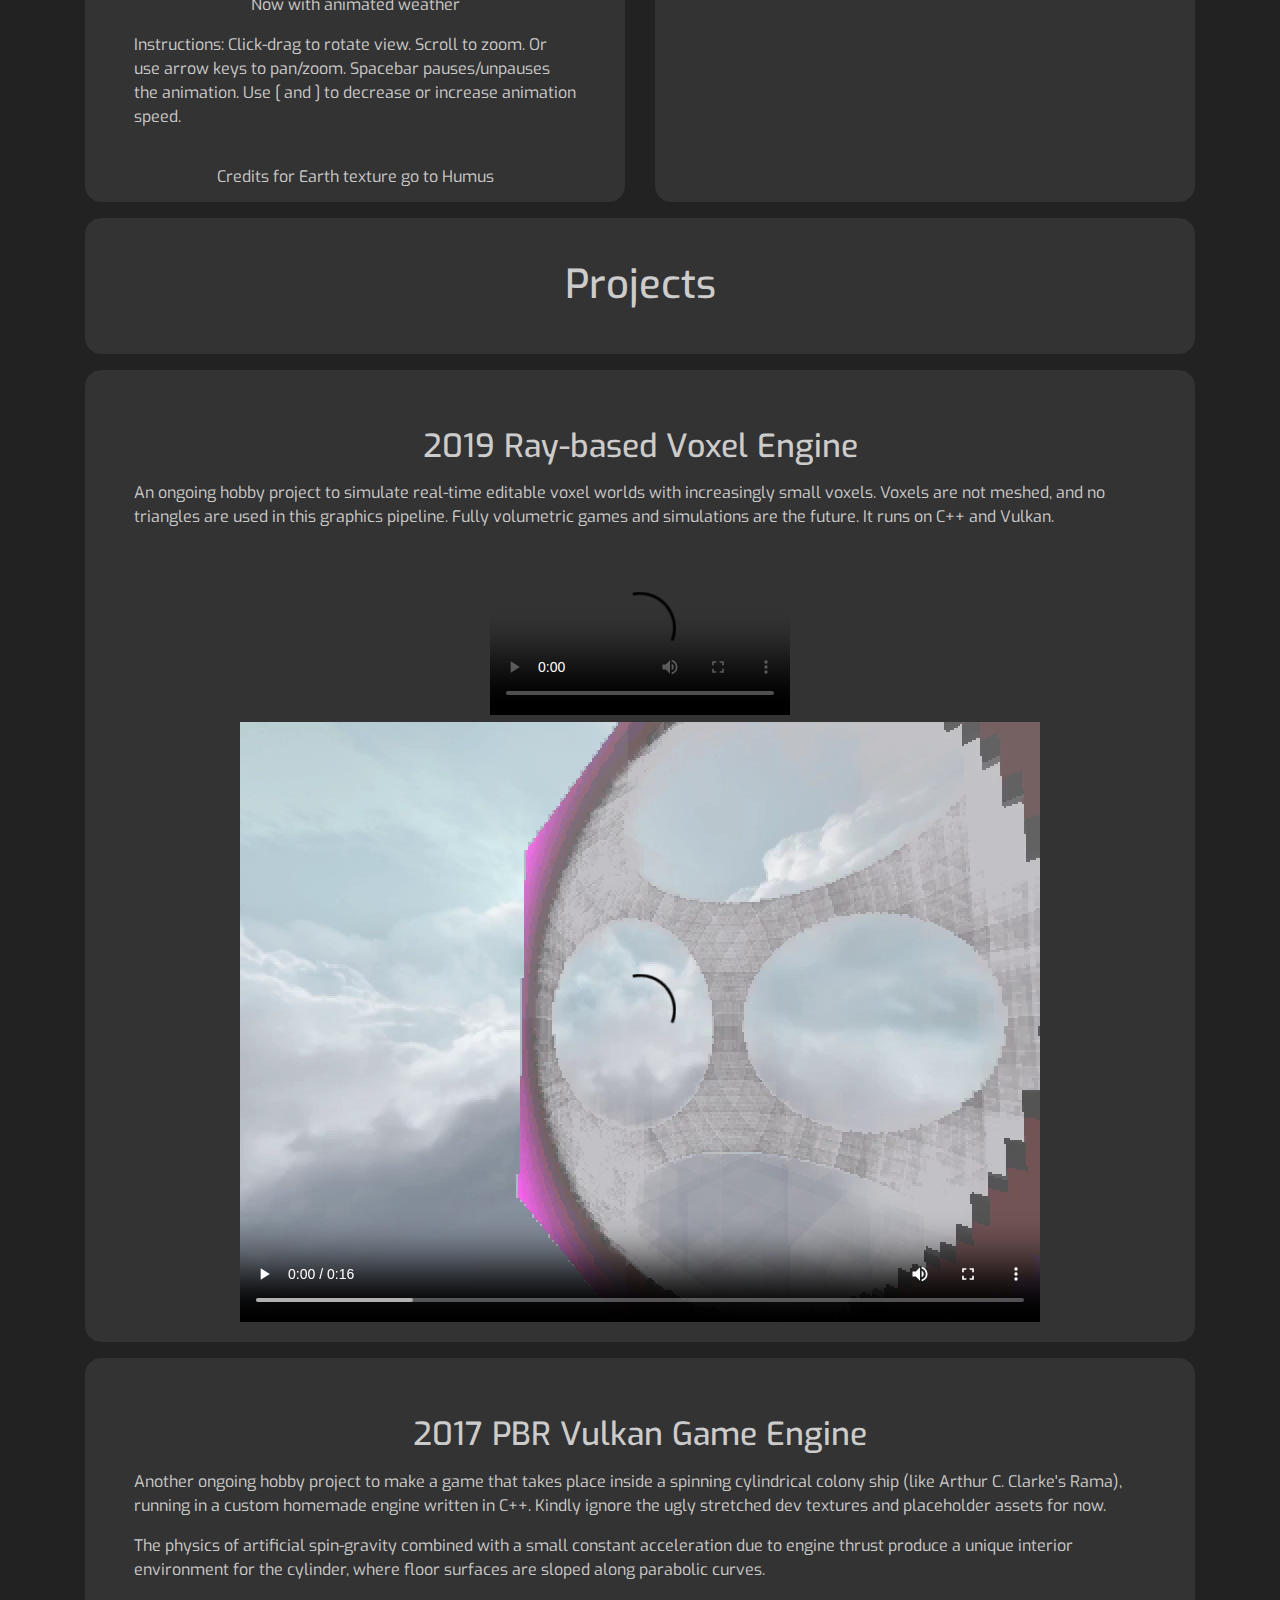
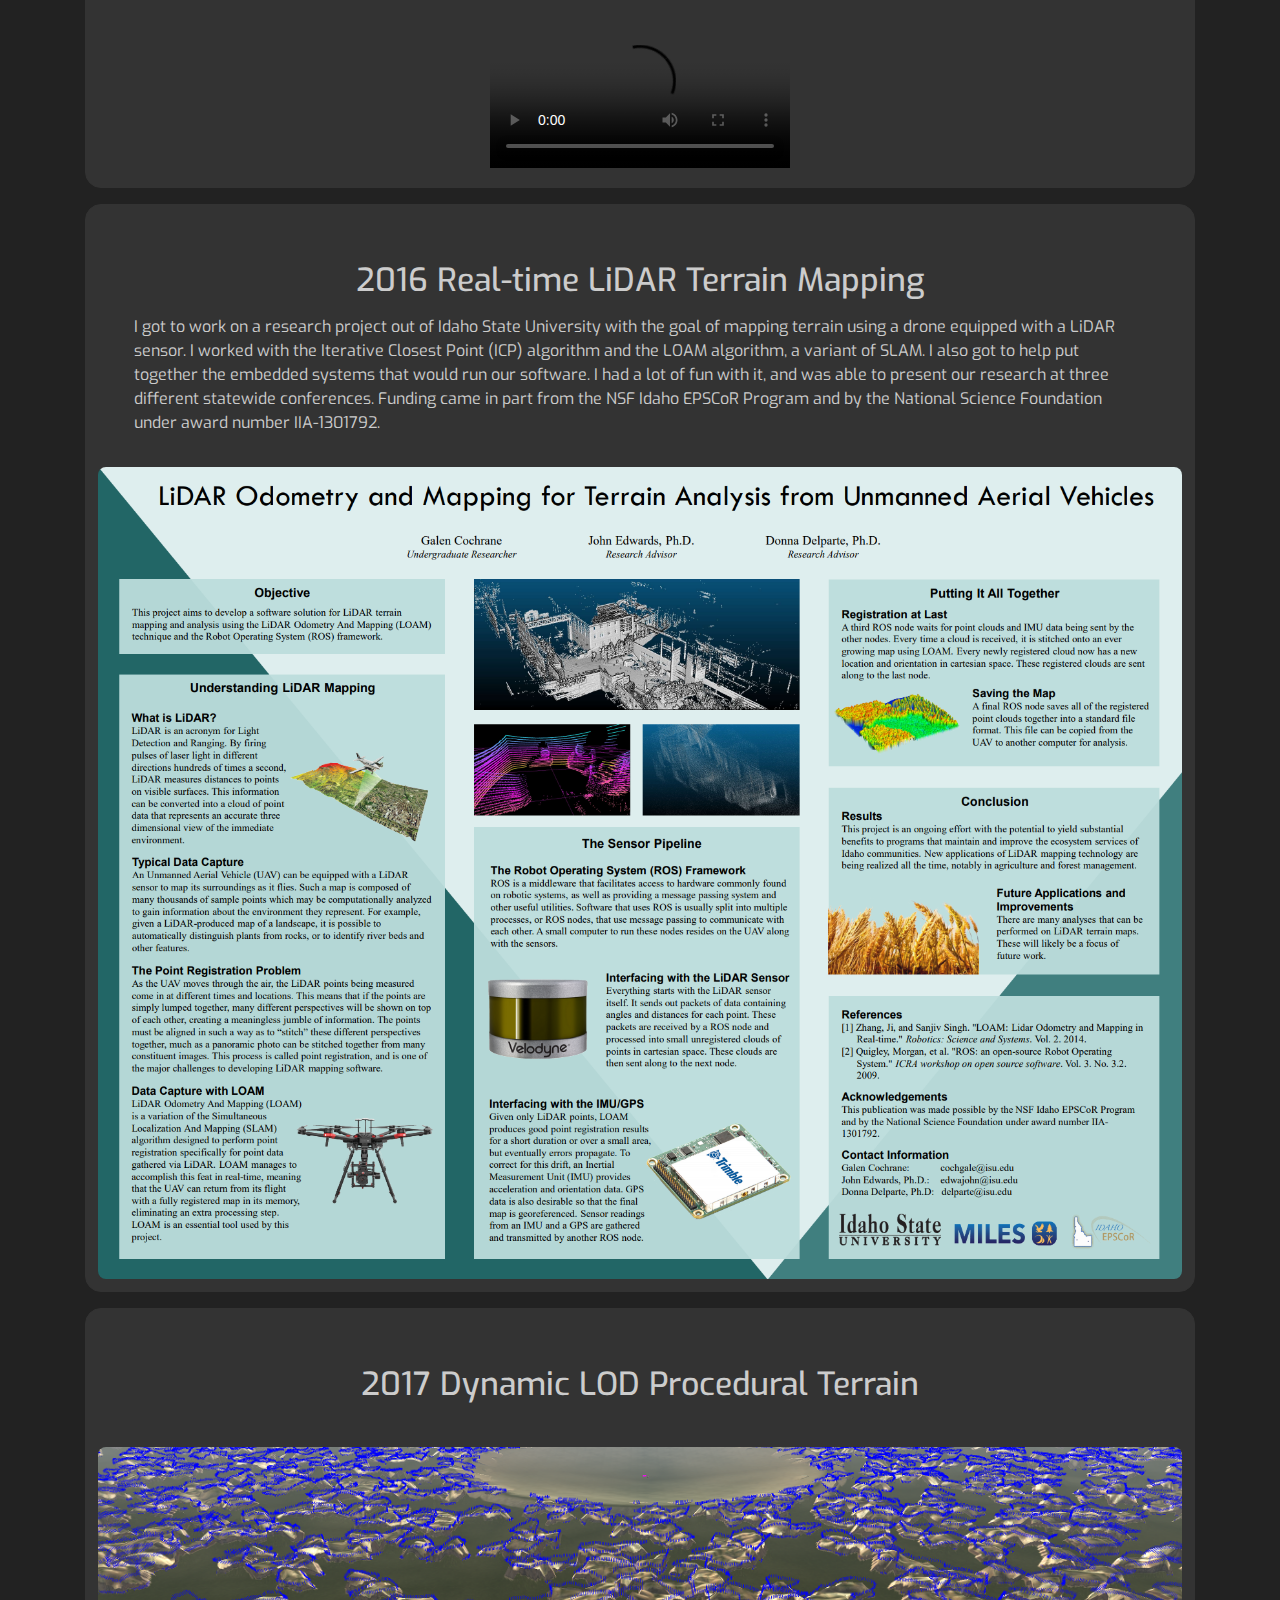
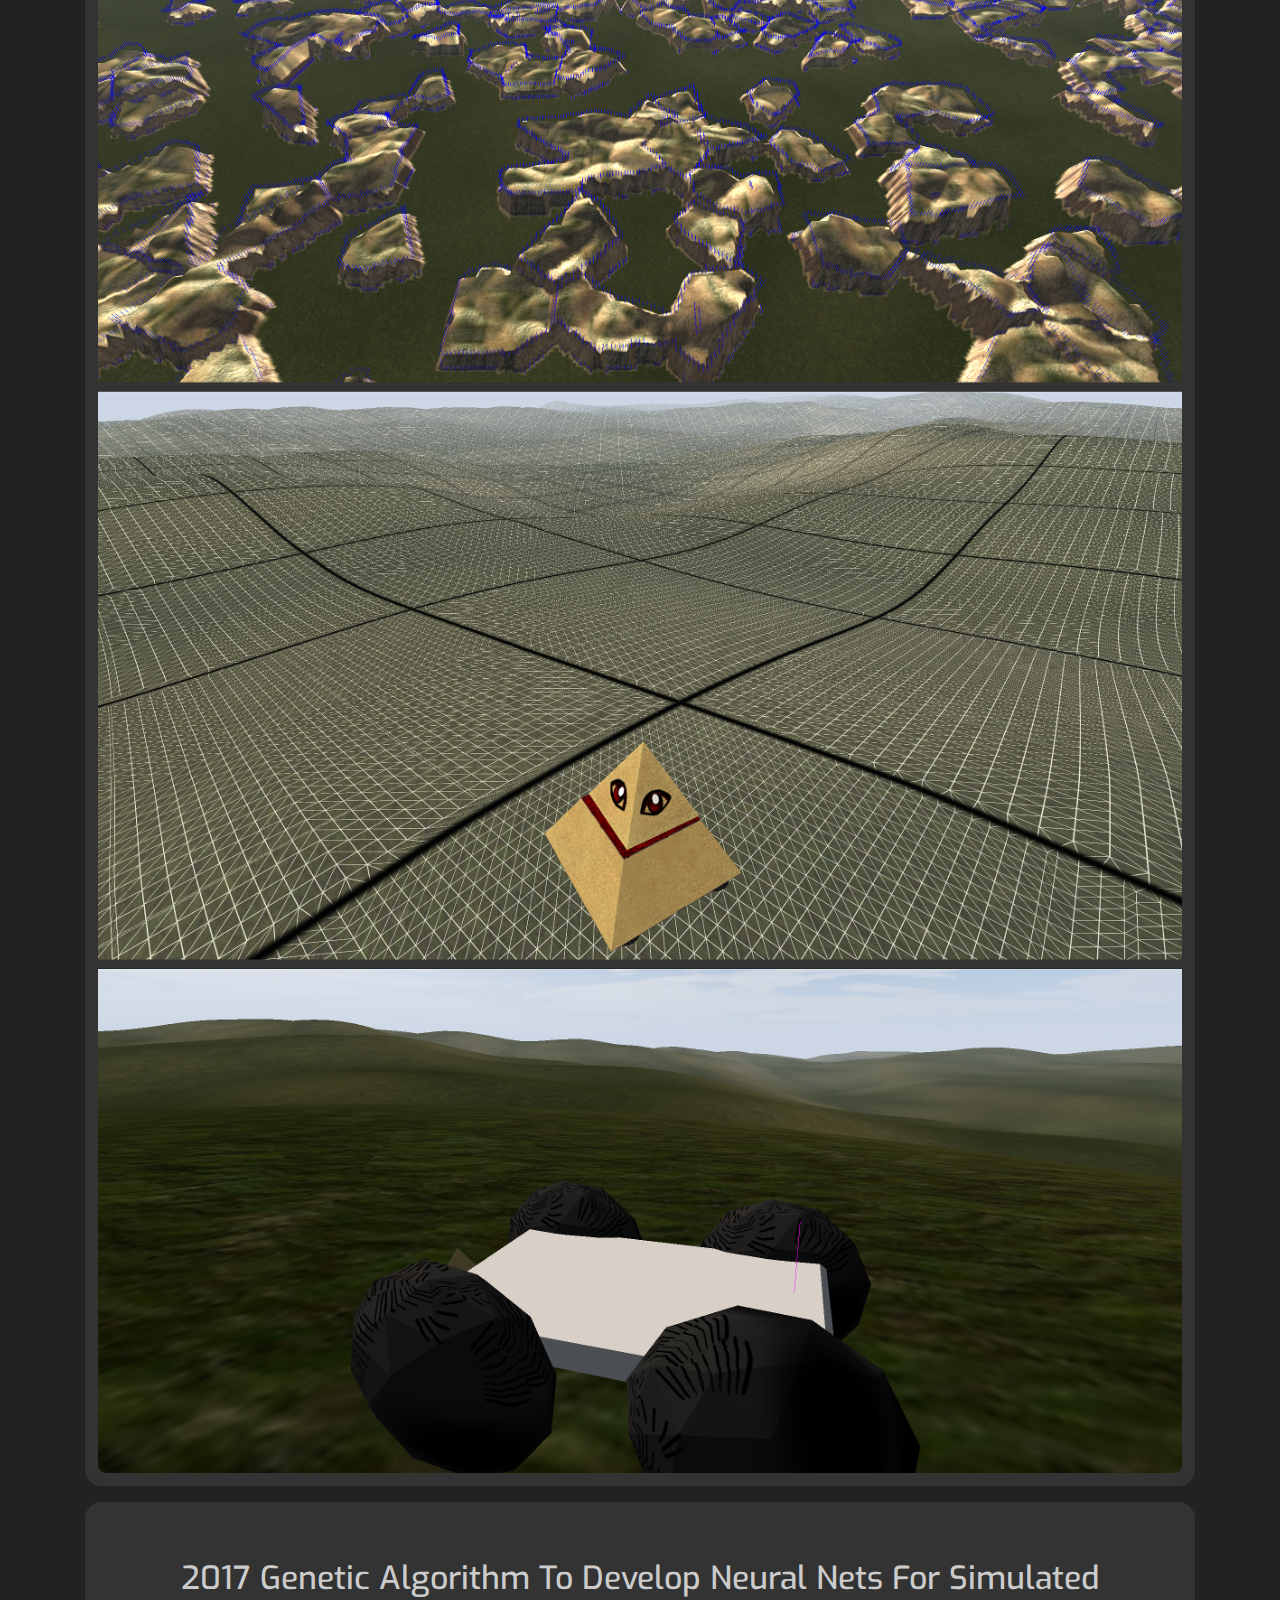
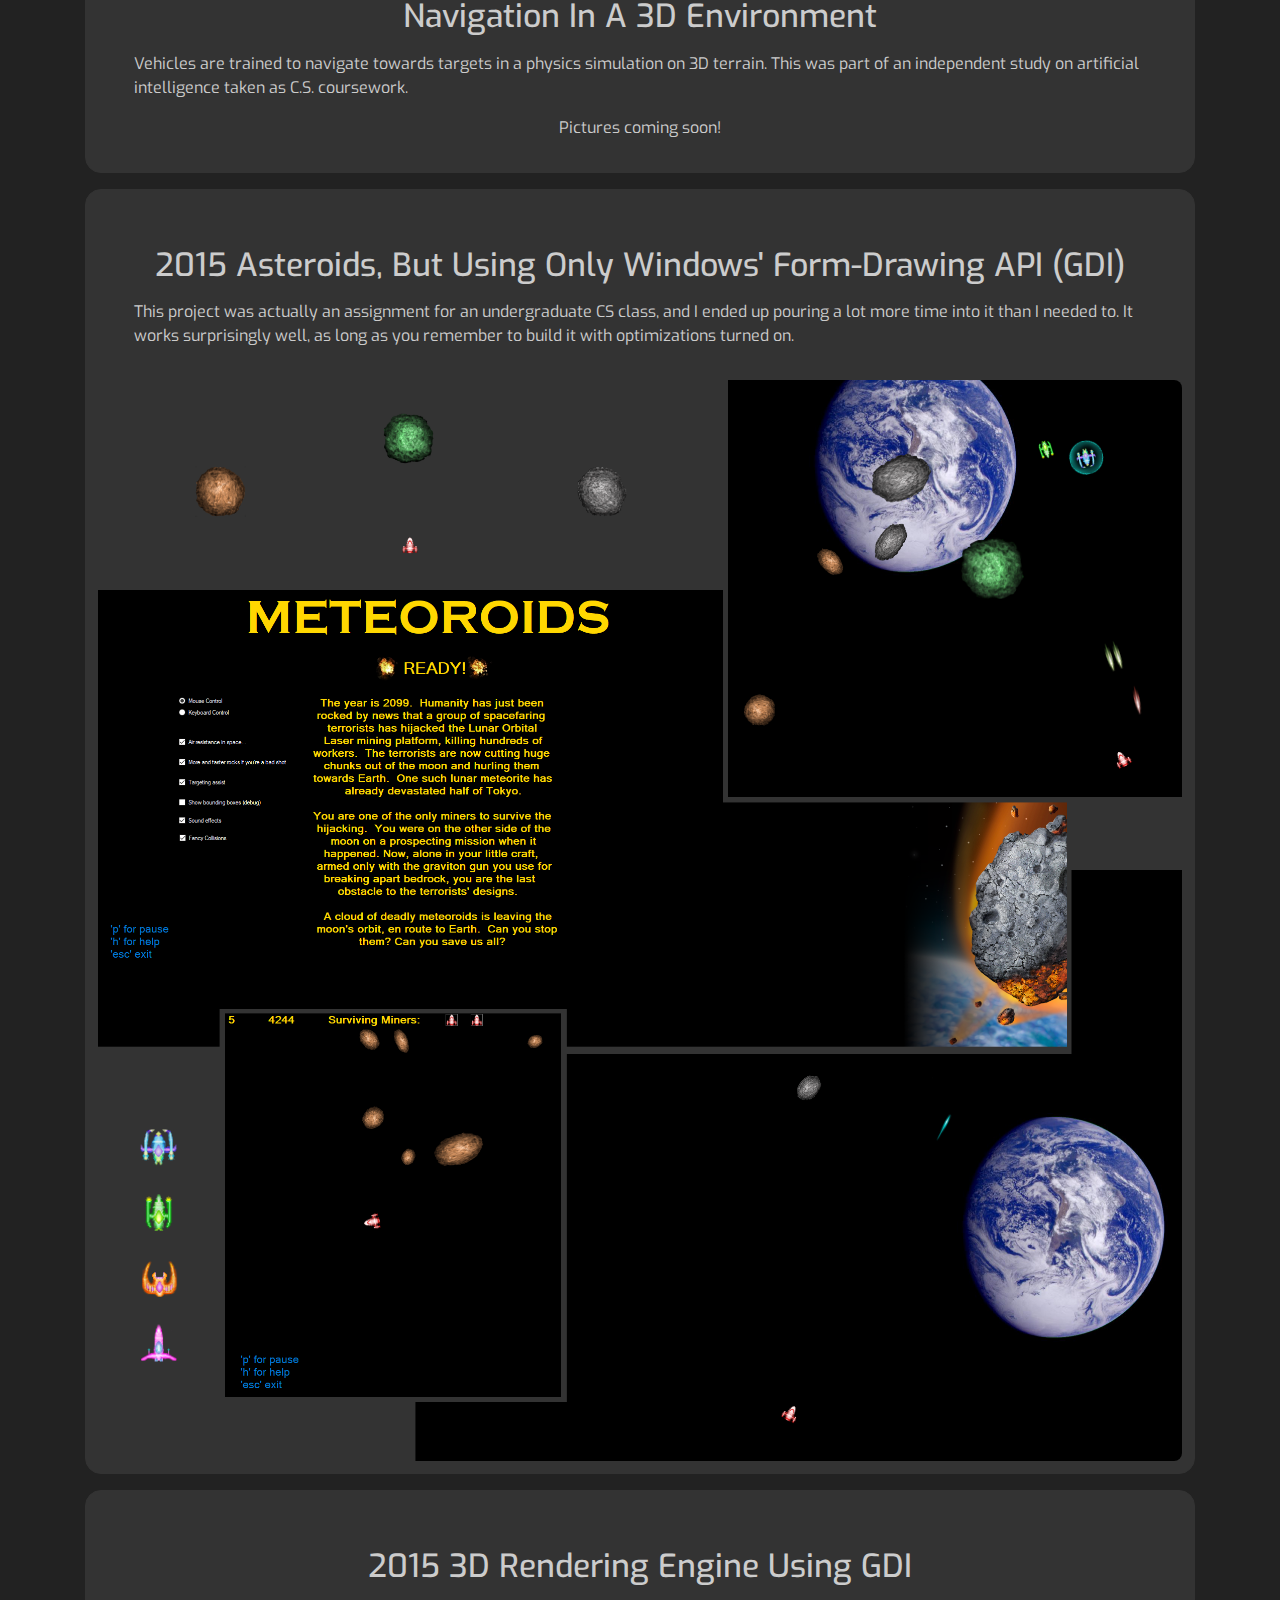
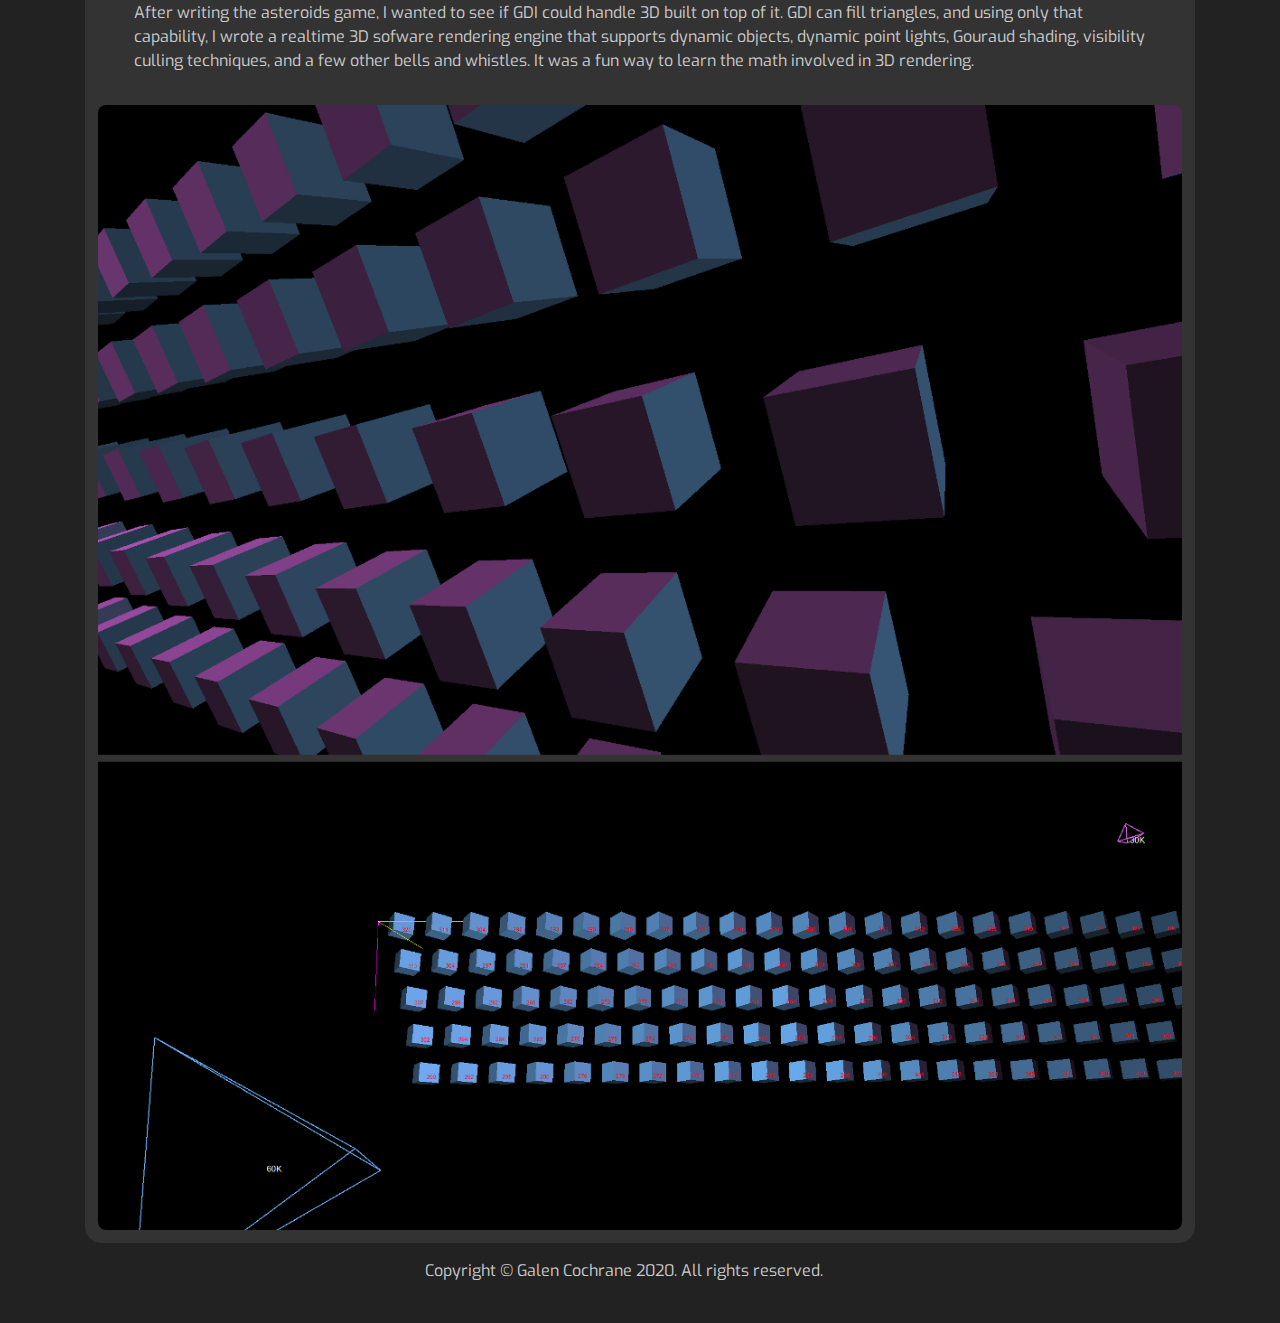
==== commit ccc08a3d: "minor phrasing changes" ====
--- a/index.html
+++ b/index.html
@@ -1,314 +1,314 @@
-<!DOCTYPE html>
-<html lang="en">
-<head>
-  <title>Galen Cochrane</title>
-  <meta charset="utf-8">
-  <meta name="viewport" content="width=device-width, initial-scale=1">
-  <link rel="stylesheet" href="https://maxcdn.bootstrapcdn.com/bootstrap/4.0.0-alpha.6/css/bootstrap.min.css">
-  <link rel="stylesheet" href="https://fonts.googleapis.com/css?family=Exo">
-  <link rel="stylesheet" href="styles.css">
-  <link rel="shortcut icon" href="favicon.ico">
-</head>
-<body>
-<div class="container">
-
-<!-- Navbar -->
-	<div class="row">
-		<div class="col">
-		  <ul class="nav justify-content-center">
-			<li class="nav-item">
-				<a class="nav-link" href="#about">About</a>
-			</li>
-		    <li class="nav-item">
-		      <a class="nav-link" href="#demos">Demos</a>
-		    </li>
-		    <li class="nav-item">
-		      <a class="nav-link" href="#projects">Projects</a>
-		    </li>
-		  </ul>
-		</div>
-		<!-- <div class="col">
-		  <ul class="nav justify-content-center">
-		    <li class="nav-item">
-		      <a class="nav-link" href="https://github.com/a-day-old-bagel/" target="_blank">GitHub</a>
-		    </li>
-		    <li class="nav-item">
-		      <a class="nav-link" href="https://www.linkedin.com/in/galencochrane/" target="_blank">LinkedIn</a>
-		    </li>
-		    <li class="nav-item">
-		      <a class="nav-link" href="./GalenCochraneResume.pdf" target="_blank">Résumé</a>
-		    </li>
-			</ul>
-		</div> -->
-	</div>
-
-<!-- Construction Notice
-	<article id="notice">
-	  <div class="card-deck">
-	    <div class="card text-center" id="card20">
-	    	<div class="card-body">
-	      	<h1 class="card-title">
-	      		This Page Is Under Construction
-	      	</h1>
-	      	<p class="card-text">
-	      		I'm in the process of adding sections for my finished and ongoing projects. Stay tuned for more content, and check out a few of the WebGL demos while you're here.
-	      	</p>
-	    	</div>
-	    </div>
-	  </div>
-  </article>
--->
-
-<!-- About -->
-	<article id="about">
-	  <div class="card-deck">
-	    <div class="card text-center" id="card20">
-	    	<div class="card-body">
-	      	<h1 class="card-title">
-	      		About Me
-	      	</h1>
-	      	<p class="card-text">
-	      		My name is Galen Cochrane. My passion is creation. I've found many outlets for that passion during my formal education in Physics and Computer Science. One such outlet is computer graphics programming. Another is simulation. I use this site to display a few projects that fit conveniently into a webpage, or to talk about those that don't. I'm currently looking for new opportunities to work with other creators and engineers on the technology of tomorrow.
-	      	</p>
-	    	</div>
-	    </div>
-	  </div>
-  </article>
-
-<!-- WebGL Demos -->
-	<article id="demos">
-	  <div class="card-deck">
-	    <div class="card text-center" id="card0">
-	    	<div class="card-body">
-		      <h1 class="card-title">
-		      	WebGL Demos
-		      </h1>
-		      <p class="card-text">
-		      	Some of these have texture rendering issues on macOS and iOS, but I don't own any apple hardware with which to test them. I haven't implemented any loading screens, so you may have to wait a few seconds for some of the textures to load. In short, these demos are most likely to work in Chrome or Firefox running Linux or Windows.
-		      </p>
-	    	</div>
-	    </div>
-  	</div>
-  	<!-- Billiards -->
-	  <div class="card-deck">
-      <div class="card text-center" id="card1">
-        <a href="billiards/index.html">
-        	<div class="container-fluid">
-        		<img class="card-img-top img-fluid" src="./images/pool.png" alt="billiards game">
-        		<div class="card-body">
-	        		<h2 class="card-title">
-			        	Billiards
-			      	</h2>
-			        <p class="card-text">
-			        	Instructions: Left-click-drag (or double-touch-drag) to shoot. Right-click-drag (or touch-drag) to orbit, scroll (or pinch) to zoom. Zoomed view re-focuses on cue ball every time all the balls come to a stop.
-			        </p>
-		      	</div>
-	        </div>
-        </a>
-      </div>
-      <!-- Raytracer -->
-      <div class="card text-center" id="card2">
-        <a href="webgl_raytracer/index.html">
-        	<div class="container-fluid">
-        		<img class="card-img-top img-fluid" src="./images/raytrace.png" alt="raytracer">
-        		<div class="card-body">
-		        	<h2 class="card-title">
-		        		Realtime Raytracer
-		        	</h2>
-	        	</div>
-	        </div>
-        </a>
-      </div>
-		</div>
-		<!-- Planet -->
-		<div class="card-deck">
-      <div class="card text-center" id="card3">
-        <a href="endTimes/index.html">
-	        <div class="container-fluid">
-	        	<img class="card-img-top img-fluid" src="./images/earth.png" alt="earth simulation">
-	        	<div class="card-body">
-			        <h2 class="card-title">
-			        	Planet Shader
-			        </h2>
-			        <span class="card-subtitle">
-			        	Now with animated weather
-			        </span>
-			        <p class="card-text">
-			        	Instructions: Click-drag to rotate view. Scroll to zoom. Or use arrow keys to pan/zoom. Spacebar pauses/unpauses the animation. Use [ and ] to decrease or increase animation speed.
-			        </p>
-		        </div>
-		      </div>
-        </a>
-        <span> <a href="http://www.humus.name/index.php?page=Textures"> Credits for Earth texture go to Humus </a> </span>
-      </div>
-      <!-- Mocap -->
-      <div class="card text-center" id="card4">
-        <a href="mocap/index.html">
-        	<div class="container-fluid">
-        		<img class="card-img-top img-fluid" src="./images/mocap.png" alt="motion capture">
-        		<div class="card-body">
-		        	<h2 class="card-title">
-		        		Motion Capture Playback
-		        	</h2>
-	        	</div>
-	        </div>
-        </a>
-      </div>
-		</div>
-	</article>
-
-<!-- Projects -->
-	<article id="projects">
-		<div class="card-deck">
-	    <div class="card text-center" id="card10">
-	    	<div class="card-body">
-	      	<h1 class="card-title">
-	      		Projects
-	      	</h1>
-	    	</div>
-	    </div>
-		</div>
-		<!-- Ray-based Voxel Engine -->
-	  <div class="card-deck">
-	  	<div class="card text-center" id="card12">
-				<div class="container-fluid">
-					<div class="card-body">
-						<h2 class="card-title">
-							Ray-based Voxel Engine
-						</h2>
-						<p class="card-text">
-							An ongoing hobby project to simulate real-time editable voxel worlds with increasingly small voxels. Voxels are not meshed, and no triangles are used in this graphics pipeline. Fully volumetric games and simulations are the future. It runs on C++ and Vulkan.
-						</p>
-						<p class="card-text"></p>
-					</div>
-					<video controls>
-						<source src="videos\singleEdits_20200220.mp4" type="video/mp4">
-						A video should appear here
-					</video>
-					<video controls>
-						<source src="videos\blockyFogClumps_20200212.mp4" type="video/mp4">
-						A video should appear here
-					</video>
-				</div>
-	  	</div>
-		</div>
-		<!-- Campy Project -->
-	  <div class="card-deck">
-				<div class="card text-center" id="card12">
-					<div class="container-fluid">
-						<div class="card-body">
-							<h2 class="card-title">
-								PBR Vulkan Game Engine
-							</h2>
-							<p class="card-text">
-								Another ongoing hobby project to make a game that takes place inside a spinning cylindrical colony ship (like Arthur C. Clarke's Rama), running in a custom homemade engine written in C++. Kindly ignore the ugly stretched dev textures and placeholder assets for now.
-							</p>
-							<p class="card-text">
-								The physics of artificial spin-gravity combined with a small constant acceleration due to engine thrust produce a unique interior environment for the cylinder, where floor surfaces are sloped along parabolic curves.
-							</p>
-							<p class="card-text"></p>
-						</div>
-						<video controls>
-							<source src="videos\precession_202006.mp4" type="video/mp4">
-							A video should appear here
-						</video>
-					</div>
-				</div>
-			</div>
-	  <!-- LiDAR -->
-	  <div class="card-deck">
-	  	<div class="card text-center" id="card11">
-  			<div class="container-fluid">
-		  		<div class="card-body">
-		  			<h2 class="card-title">
-	  					Real-time LiDAR Terrain Mapping
-		  			</h2>
-		  			<p class="card-text">
-		  				I got to work on a research project out of Idaho State University with the goal of mapping terrain using a drone equipped with a LiDAR sensor. I worked with the Iterative Closest Point (ICP) algorithm and the LOAM algorithm, a variant of SLAM. I also got to help put together the embedded systems that would run our software. I had a lot of fun with it, and was able to present our research at three different statewide conferences. Funding came in part from the NSF Idaho EPSCoR Program and by the National Science Foundation under award number IIA-1301792.
-		  			</p>
-		  		</div>
-		  		<a href="./icurPoster2017.pdf" target="_blank">
-  					<img class="card-img-bottom img-fluid" src="./images/poster.png" alt="A poster we presented">
-  				</a>
-		  	</div>
-	  	</div>
-  	</div>
-	  <!-- LOD Terrain -->
-	  <div class="card-deck">
-	  	<div class="card text-center" id="card12">
-	  		<a href="https://github.com/a-day-old-bagel/at3" target="_blank">
-	  			<div class="container-fluid">
-			  		<div class="card-body">
-			  			<h2 class="card-title">
-		  					Dynamic LOD Procedural Terrain
-			  			</h2>
-			  		</div>
-			  		<img class="card-img-bottom img-fluid" src="./images/terrainVerticalSmall.png" alt="terrain">
-			  	</div>
-	  		</a>
-	  	</div>
-  	</div>
-  	<!-- AI -->
-	  <div class="card-deck">
-	  	<div class="card text-center" id="card12">
-	  		<a href="https://github.com/a-day-old-bagel/at3" target="_blank">
-	  			<div class="container-fluid">
-			  		<div class="card-body">
-			  			<h2 class="card-title">
-		  					Genetic Algorithm To Develop Neural Nets For Simulated Navigation In A 3D Environment
-			  			</h2>
-			  			<p class="card-text">
-			  				Vehicles are trained to navigate towards targets in a physics simulation on 3D terrain. This was part of an independent study on artificial intelligence taken as C.S. coursework.
-			  			</p>
-			  			<span>
-			  				Pictures coming soon!
-			  			</span>
-			  		</div>
-			  	</div>
-	  		</a>
-	  	</div>
-  	</div>
-  	<!-- Asteroids -->
-  	<div class="card-deck">
-	  	<div class="card text-center" id="card13">
-	  		<a href="https://github.com/a-day-old-bagel/windows_gdi_asteroids_2D" target="_blank">
-	  			<div class="container-fluid">
-			  		<div class="card-body">
-			  			<h2 class="card-title">
-		  					Asteroids, But Using Only Windows' Form-Drawing API (GDI)
-			  			</h2>
-			  			<p class="card-text">
-			  				This project was actually an assignment for an undergraduate CS class, and I ended up pouring a lot more time into it than I needed to. It works surprisingly well, as long as you remember to build it with optimizations turned on.
-			  			</p>
-			  		</div>
-			  		<img class="card-img-bottom img-fluid" src="./images/asteroidsCollage.png" alt="terrain">
-			  	</div>
-	  		</a>
-	  	</div>
-	  </div>
-	  <!-- GDI Renderer -->
-  	<div class="card-deck">
-	  	<div class="card text-center" id="card13">
-	  		<a href="https://github.com/a-day-old-bagel/windows_gdi_asteroids_2D" target="_blank">
-	  			<div class="container-fluid">
-			  		<div class="card-body">
-			  			<h2 class="card-title">
-		  					3D Rendering Engine Using GDI
-			  			</h2>
-			  			<p class="card-text">
-			  				After writing the asteroids game, I wanted to see if GDI could handle 3D built on top of it. GDI can fill triangles, and using only that capability, I wrote a realtime 3D sofware rendering engine that supports dynamic objects, dynamic point lights, Gouraud shading, visibility culling techniques, and a few other bells and whistles. It was a fun way to learn the math involved in 3D rendering.
-			  			</p>
-			  		</div>
-			  		<img class="card-img-bottom img-fluid" src="./images/gdi3dRendererSmall.png" alt="terrain">
-			  	</div>
-	  		</a>
-	  	</div>
-	  </div>
-	</article>
-
-</div>
-
-<footer class="footer">Copyright © Galen Cochrane 2020. All rights reserved.</footer>
-
-</body>
-</html>
+<!DOCTYPE html>
+<html lang="en">
+<head>
+  <title>Galen Cochrane</title>
+  <meta charset="utf-8">
+  <meta name="viewport" content="width=device-width, initial-scale=1">
+  <link rel="stylesheet" href="https://maxcdn.bootstrapcdn.com/bootstrap/4.0.0-alpha.6/css/bootstrap.min.css">
+  <link rel="stylesheet" href="https://fonts.googleapis.com/css?family=Exo">
+  <link rel="stylesheet" href="styles.css">
+  <link rel="shortcut icon" href="favicon.ico">
+</head>
+<body>
+<div class="container">
+
+<!-- Navbar -->
+	<div class="row">
+		<div class="col">
+		  <ul class="nav justify-content-center">
+			<li class="nav-item">
+				<a class="nav-link" href="#about">About</a>
+			</li>
+		    <li class="nav-item">
+		      <a class="nav-link" href="#demos">Demos</a>
+		    </li>
+		    <li class="nav-item">
+		      <a class="nav-link" href="#projects">Projects</a>
+		    </li>
+		  </ul>
+		</div>
+		<!-- <div class="col">
+		  <ul class="nav justify-content-center">
+		    <li class="nav-item">
+		      <a class="nav-link" href="https://github.com/a-day-old-bagel/" target="_blank">GitHub</a>
+		    </li>
+		    <li class="nav-item">
+		      <a class="nav-link" href="https://www.linkedin.com/in/galencochrane/" target="_blank">LinkedIn</a>
+		    </li>
+		    <li class="nav-item">
+		      <a class="nav-link" href="./GalenCochraneResume.pdf" target="_blank">Résumé</a>
+		    </li>
+			</ul>
+		</div> -->
+	</div>
+
+<!-- Construction Notice
+	<article id="notice">
+	  <div class="card-deck">
+	    <div class="card text-center" id="card20">
+	    	<div class="card-body">
+	      	<h1 class="card-title">
+	      		This Page Is Under Construction
+	      	</h1>
+	      	<p class="card-text">
+	      		I'm in the process of adding sections for my finished and ongoing projects. Stay tuned for more content, and check out a few of the WebGL demos while you're here.
+	      	</p>
+	    	</div>
+	    </div>
+	  </div>
+  </article>
+-->
+
+<!-- About -->
+	<article id="about">
+	  <div class="card-deck">
+	    <div class="card text-center" id="card20">
+	    	<div class="card-body">
+	      	<h1 class="card-title">
+	      		About Me
+	      	</h1>
+	      	<p class="card-text">
+	      		My name is Galen Cochrane. My passion is creation. I've found  outlets for that passion during my education in Physics and Computer Science. Among these outlets are projects in Computer Graphics, Data Science, and Simulation. I use this site to display a few of these that fit conveniently into a webpage, or to talk about those that don't. I'm currently looking for new opportunities to work with other creators and engineers on the technology of tomorrow.
+	      	</p>
+	    	</div>
+	    </div>
+	  </div>
+  </article>
+
+<!-- WebGL Demos -->
+	<article id="demos">
+	  <div class="card-deck">
+	    <div class="card text-center" id="card0">
+	    	<div class="card-body">
+		      <h1 class="card-title">
+		      	2018 WebGL Demos
+		      </h1>
+		      <p class="card-text">
+		      	Some of these have texture rendering issues on macOS and iOS, but I don't own any apple hardware with which to test them. I haven't implemented any loading screens, so you may have to wait a few seconds for some of the textures to load. In short, these demos are most likely to work in Chrome or Firefox running Linux or Windows.
+		      </p>
+	    	</div>
+	    </div>
+  	</div>
+  	<!-- Billiards -->
+	  <div class="card-deck">
+      <div class="card text-center" id="card1">
+        <a href="billiards/index.html">
+        	<div class="container-fluid">
+        		<img class="card-img-top img-fluid" src="./images/pool.png" alt="billiards game">
+        		<div class="card-body">
+	        		<h2 class="card-title">
+			        	Billiards
+			      	</h2>
+			        <p class="card-text">
+			        	Instructions: Left-click-drag (or double-touch-drag) to shoot. Right-click-drag (or touch-drag) to orbit, scroll (or pinch) to zoom. Zoomed view re-focuses on cue ball every time all the balls come to a stop.
+			        </p>
+		      	</div>
+	        </div>
+        </a>
+      </div>
+      <!-- Raytracer -->
+      <div class="card text-center" id="card2">
+        <a href="webgl_raytracer/index.html">
+        	<div class="container-fluid">
+        		<img class="card-img-top img-fluid" src="./images/raytrace.png" alt="raytracer">
+        		<div class="card-body">
+		        	<h2 class="card-title">
+		        		Realtime Raytracer
+		        	</h2>
+	        	</div>
+	        </div>
+        </a>
+      </div>
+		</div>
+		<!-- Planet -->
+		<div class="card-deck">
+      <div class="card text-center" id="card3">
+        <a href="endTimes/index.html">
+	        <div class="container-fluid">
+	        	<img class="card-img-top img-fluid" src="./images/earth.png" alt="earth simulation">
+	        	<div class="card-body">
+			        <h2 class="card-title">
+			        	Planet Shader
+			        </h2>
+			        <span class="card-subtitle">
+			        	Now with animated weather
+			        </span>
+			        <p class="card-text">
+			        	Instructions: Click-drag to rotate view. Scroll to zoom. Or use arrow keys to pan/zoom. Spacebar pauses/unpauses the animation. Use [ and ] to decrease or increase animation speed.
+			        </p>
+		        </div>
+		      </div>
+        </a>
+        <span> <a href="http://www.humus.name/index.php?page=Textures"> Credits for Earth texture go to Humus </a> </span>
+      </div>
+      <!-- Mocap -->
+      <div class="card text-center" id="card4">
+        <a href="mocap/index.html">
+        	<div class="container-fluid">
+        		<img class="card-img-top img-fluid" src="./images/mocap.png" alt="motion capture">
+        		<div class="card-body">
+		        	<h2 class="card-title">
+		        		Motion Capture Playback
+		        	</h2>
+	        	</div>
+	        </div>
+        </a>
+      </div>
+		</div>
+	</article>
+
+<!-- Projects -->
+	<article id="projects">
+		<div class="card-deck">
+	    <div class="card text-center" id="card10">
+	    	<div class="card-body">
+	      	<h1 class="card-title">
+	      		Projects
+	      	</h1>
+	    	</div>
+	    </div>
+		</div>
+		<!-- Ray-based Voxel Engine -->
+	  <div class="card-deck">
+	  	<div class="card text-center" id="card12">
+				<div class="container-fluid">
+					<div class="card-body">
+						<h2 class="card-title">
+							2019 Ray-based Voxel Engine
+						</h2>
+						<p class="card-text">
+							An ongoing hobby project to simulate real-time editable voxel worlds with increasingly small voxels. Voxels are not meshed, and no triangles are used in this graphics pipeline. Fully volumetric games and simulations are the future. It runs on C++ and Vulkan.
+						</p>
+						<p class="card-text"></p>
+					</div>
+					<video controls>
+						<source src="videos\singleEdits_20200220.mp4" type="video/mp4">
+						A video should appear here
+					</video>
+					<video controls>
+						<source src="videos\blockyFogClumps_20200212.mp4" type="video/mp4">
+						A video should appear here
+					</video>
+				</div>
+	  	</div>
+		</div>
+		<!-- Campy Project -->
+	  <div class="card-deck">
+				<div class="card text-center" id="card12">
+					<div class="container-fluid">
+						<div class="card-body">
+							<h2 class="card-title">
+								2017 PBR Vulkan Game Engine
+							</h2>
+							<p class="card-text">
+								Another ongoing hobby project to make a game that takes place inside a spinning cylindrical colony ship (like Arthur C. Clarke's Rama), running in a custom homemade engine written in C++. Kindly ignore the ugly stretched dev textures and placeholder assets for now.
+							</p>
+							<p class="card-text">
+								The physics of artificial spin-gravity combined with a small constant acceleration due to engine thrust produce a unique interior environment for the cylinder, where floor surfaces are sloped along parabolic curves.
+							</p>
+							<p class="card-text"></p>
+						</div>
+						<video controls>
+							<source src="videos\precession_202006.mp4" type="video/mp4">
+							A video should appear here
+						</video>
+					</div>
+				</div>
+			</div>
+	  <!-- LiDAR -->
+	  <div class="card-deck">
+	  	<div class="card text-center" id="card11">
+  			<div class="container-fluid">
+		  		<div class="card-body">
+		  			<h2 class="card-title">
+	  					2016 Real-time LiDAR Terrain Mapping
+		  			</h2>
+		  			<p class="card-text">
+		  				I got to work on a research project out of Idaho State University with the goal of mapping terrain using a drone equipped with a LiDAR sensor. I worked with the Iterative Closest Point (ICP) algorithm and the LOAM algorithm, a variant of SLAM. I also got to help put together the embedded systems that would run our software. I had a lot of fun with it, and was able to present our research at three different statewide conferences. Funding came in part from the NSF Idaho EPSCoR Program and by the National Science Foundation under award number IIA-1301792.
+		  			</p>
+		  		</div>
+		  		<a href="./icurPoster2017.pdf" target="_blank">
+  					<img class="card-img-bottom img-fluid" src="./images/poster.png" alt="A poster we presented">
+  				</a>
+		  	</div>
+	  	</div>
+  	</div>
+	  <!-- LOD Terrain -->
+	  <div class="card-deck">
+	  	<div class="card text-center" id="card12">
+	  		<a href="https://github.com/a-day-old-bagel/at3" target="_blank">
+	  			<div class="container-fluid">
+			  		<div class="card-body">
+			  			<h2 class="card-title">
+		  					2017 Dynamic LOD Procedural Terrain
+			  			</h2>
+			  		</div>
+			  		<img class="card-img-bottom img-fluid" src="./images/terrainVerticalSmall.png" alt="terrain">
+			  	</div>
+	  		</a>
+	  	</div>
+  	</div>
+  	<!-- AI -->
+	  <div class="card-deck">
+	  	<div class="card text-center" id="card12">
+	  		<a href="https://github.com/a-day-old-bagel/at3" target="_blank">
+	  			<div class="container-fluid">
+			  		<div class="card-body">
+			  			<h2 class="card-title">
+		  					2017 Genetic Algorithm To Develop Neural Nets For Simulated Navigation In A 3D Environment
+			  			</h2>
+			  			<p class="card-text">
+			  				Vehicles are trained to navigate towards targets in a physics simulation on 3D terrain. This was part of an independent study on artificial intelligence taken as C.S. coursework.
+			  			</p>
+			  			<span>
+			  				Pictures coming soon!
+			  			</span>
+			  		</div>
+			  	</div>
+	  		</a>
+	  	</div>
+  	</div>
+  	<!-- Asteroids -->
+  	<div class="card-deck">
+	  	<div class="card text-center" id="card13">
+	  		<a href="https://github.com/a-day-old-bagel/windows_gdi_asteroids_2D" target="_blank">
+	  			<div class="container-fluid">
+			  		<div class="card-body">
+			  			<h2 class="card-title">
+		  					2015 Asteroids, But Using Only Windows' Form-Drawing API (GDI)
+			  			</h2>
+			  			<p class="card-text">
+			  				This project was actually an assignment for an undergraduate CS class, and I ended up pouring a lot more time into it than I needed to. It works surprisingly well, as long as you remember to build it with optimizations turned on.
+			  			</p>
+			  		</div>
+			  		<img class="card-img-bottom img-fluid" src="./images/asteroidsCollage.png" alt="terrain">
+			  	</div>
+	  		</a>
+	  	</div>
+	  </div>
+	  <!-- GDI Renderer -->
+  	<div class="card-deck">
+	  	<div class="card text-center" id="card13">
+	  		<a href="https://github.com/a-day-old-bagel/windows_gdi_asteroids_2D" target="_blank">
+	  			<div class="container-fluid">
+			  		<div class="card-body">
+			  			<h2 class="card-title">
+		  					2015 3D Rendering Engine Using GDI
+			  			</h2>
+			  			<p class="card-text">
+			  				After writing the asteroids game, I wanted to see if GDI could handle 3D built on top of it. GDI can fill triangles, and using only that capability, I wrote a realtime 3D sofware rendering engine that supports dynamic objects, dynamic point lights, Gouraud shading, visibility culling techniques, and a few other bells and whistles. It was a fun way to learn the math involved in 3D rendering.
+			  			</p>
+			  		</div>
+			  		<img class="card-img-bottom img-fluid" src="./images/gdi3dRendererSmall.png" alt="terrain">
+			  	</div>
+	  		</a>
+	  	</div>
+	  </div>
+	</article>
+
+</div>
+
+<footer class="footer">Copyright © Galen Cochrane 2020. All rights reserved.</footer>
+
+</body>
+</html>
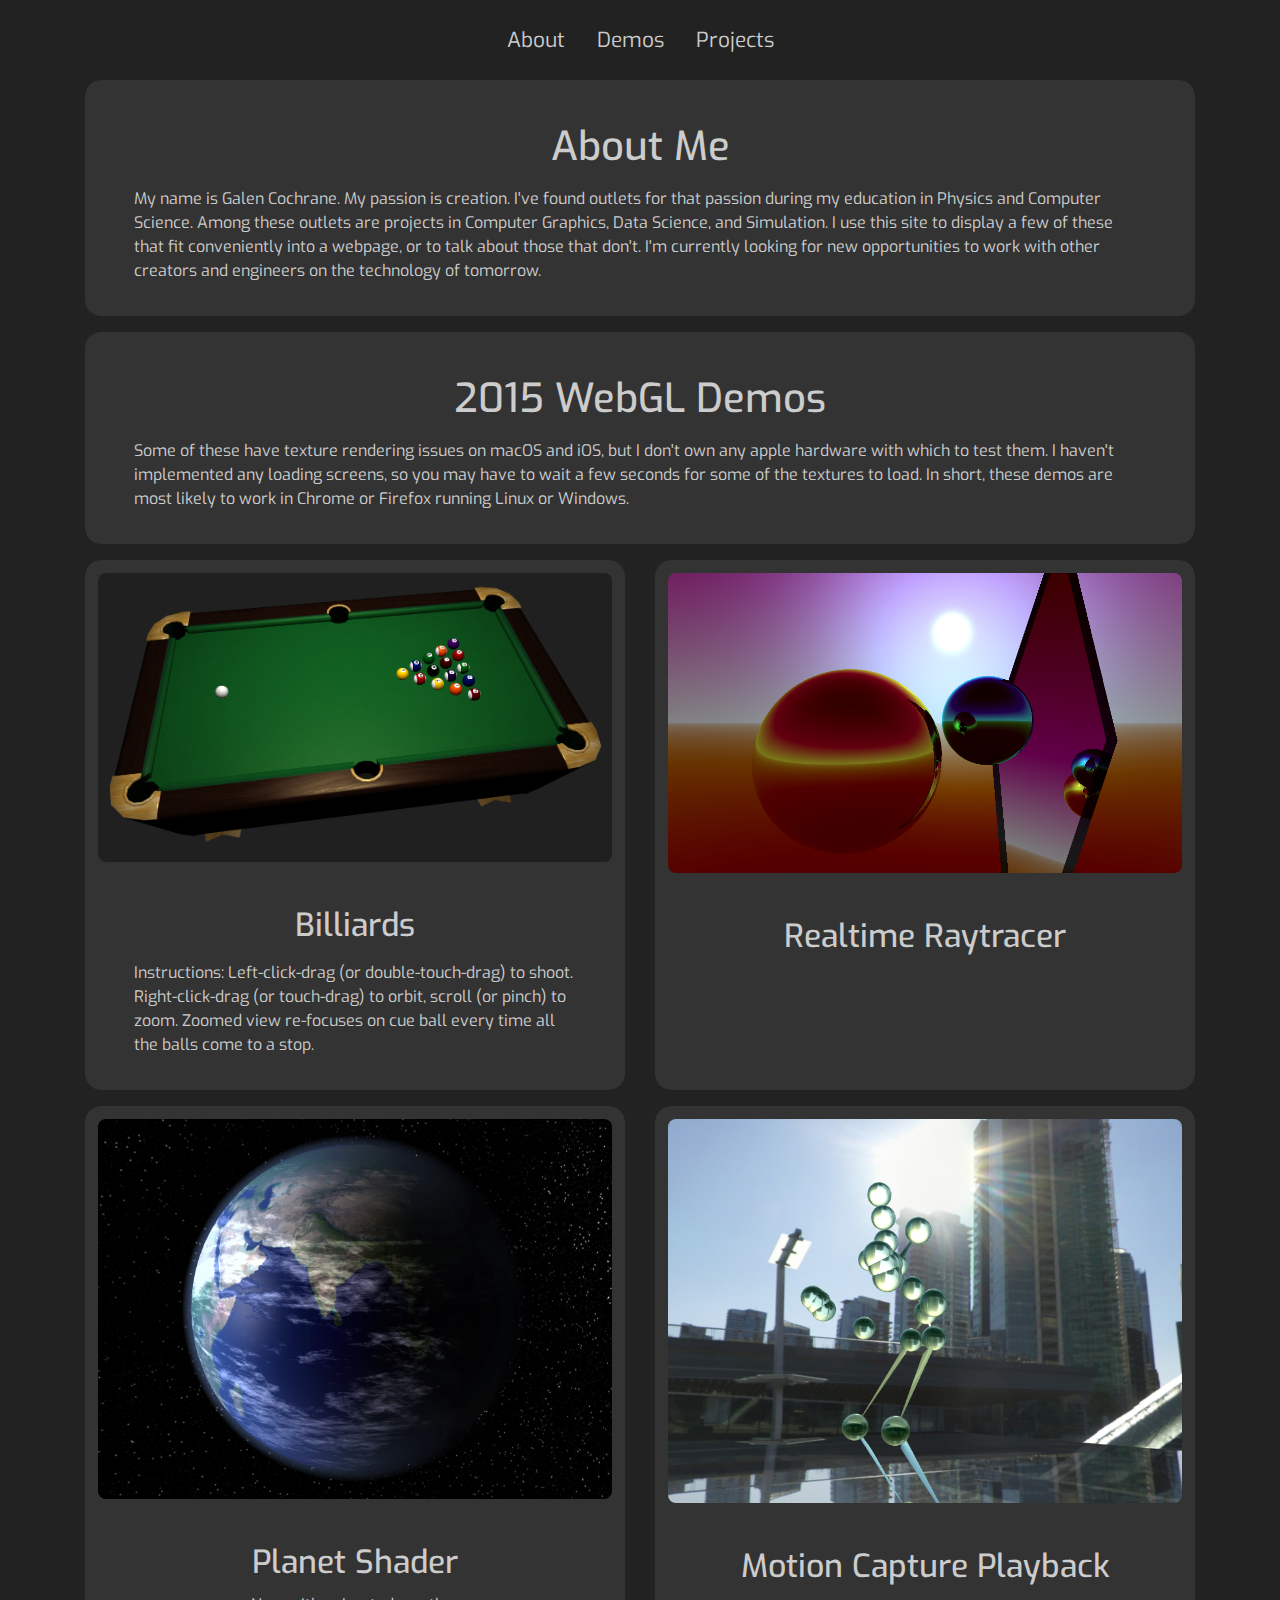
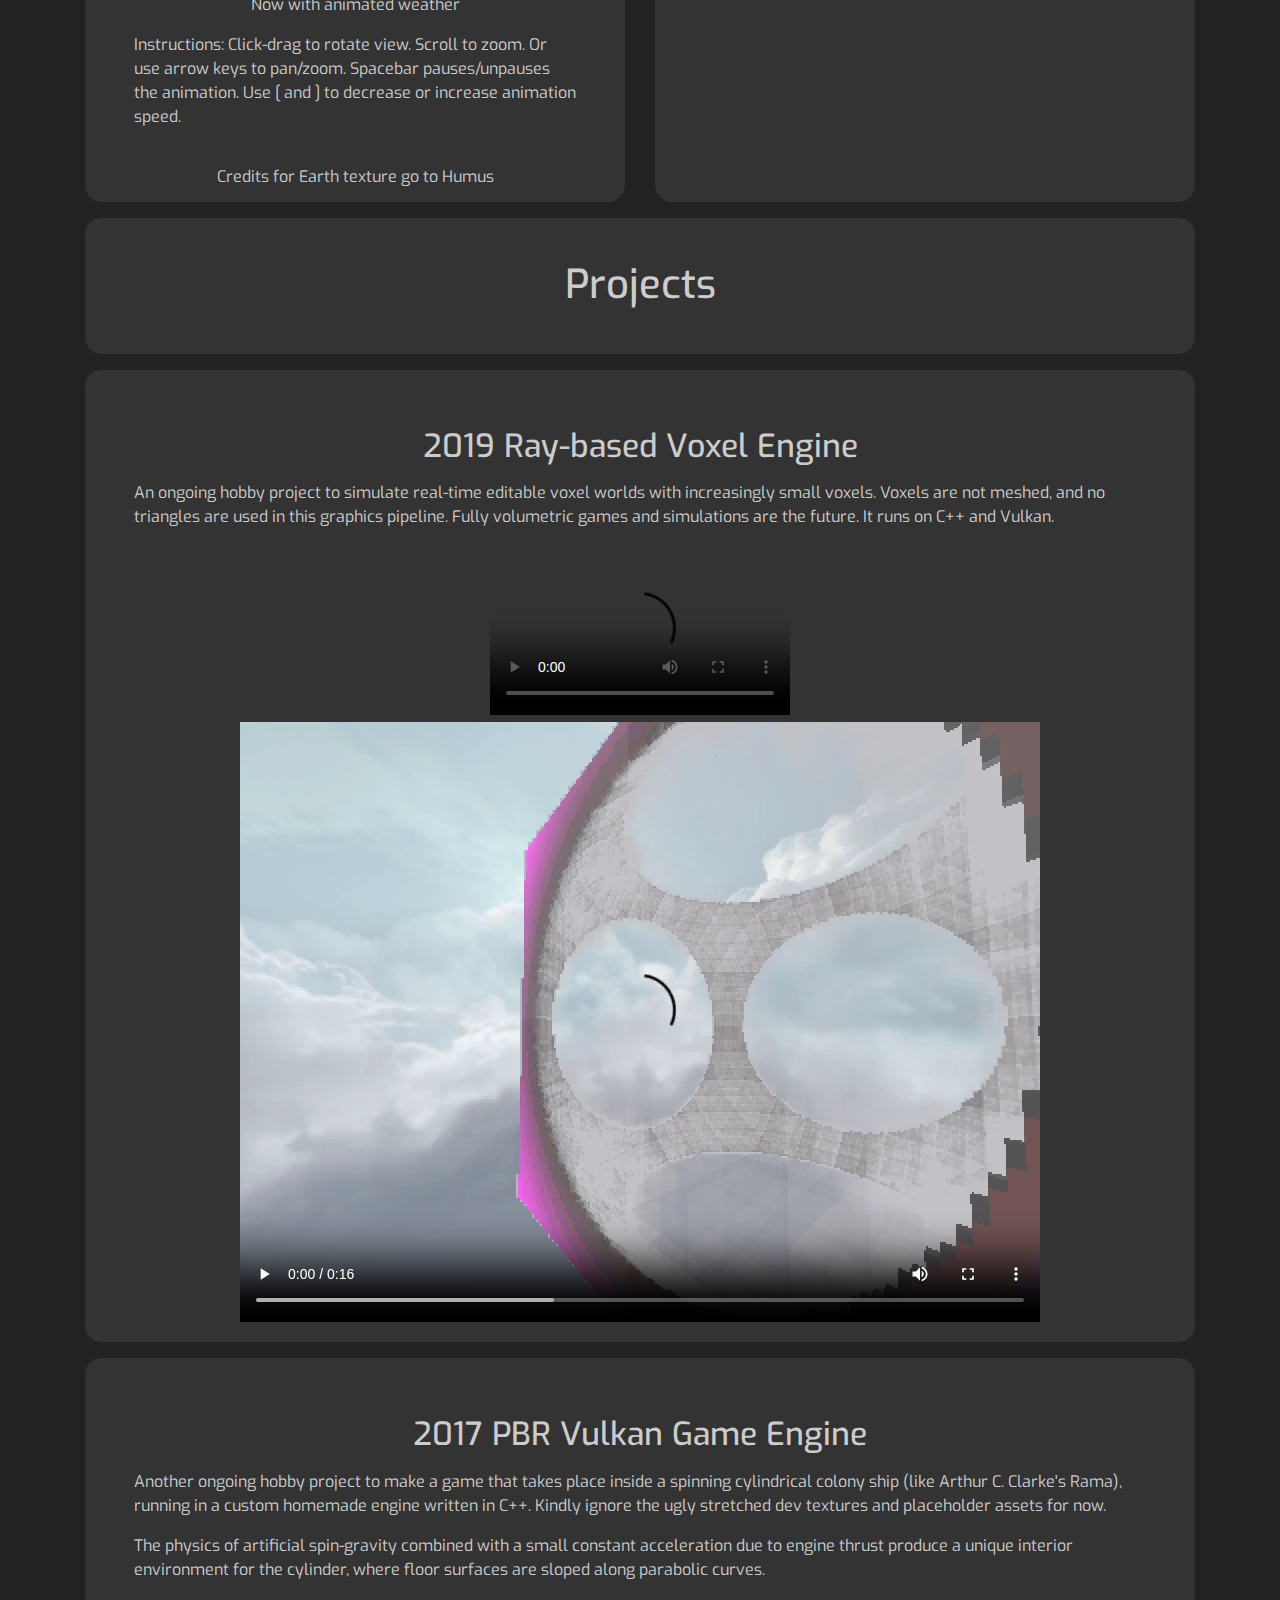
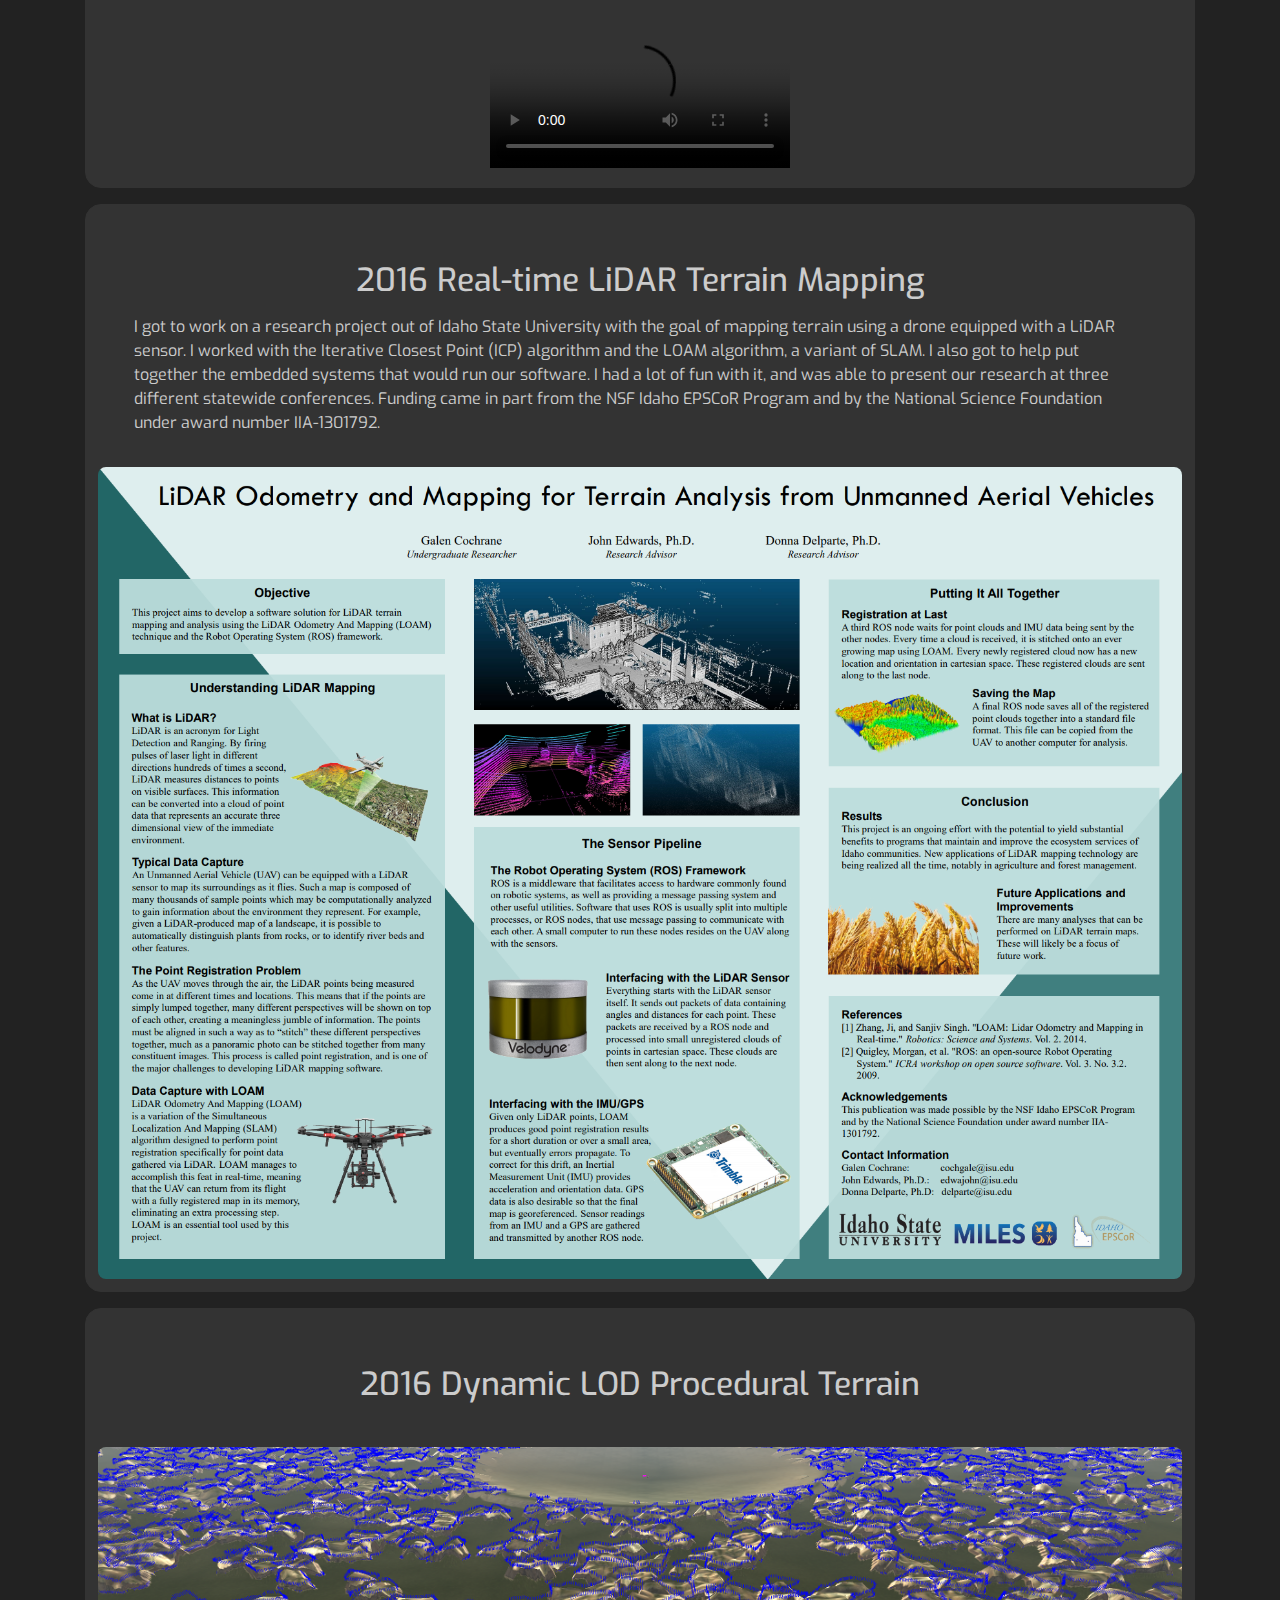
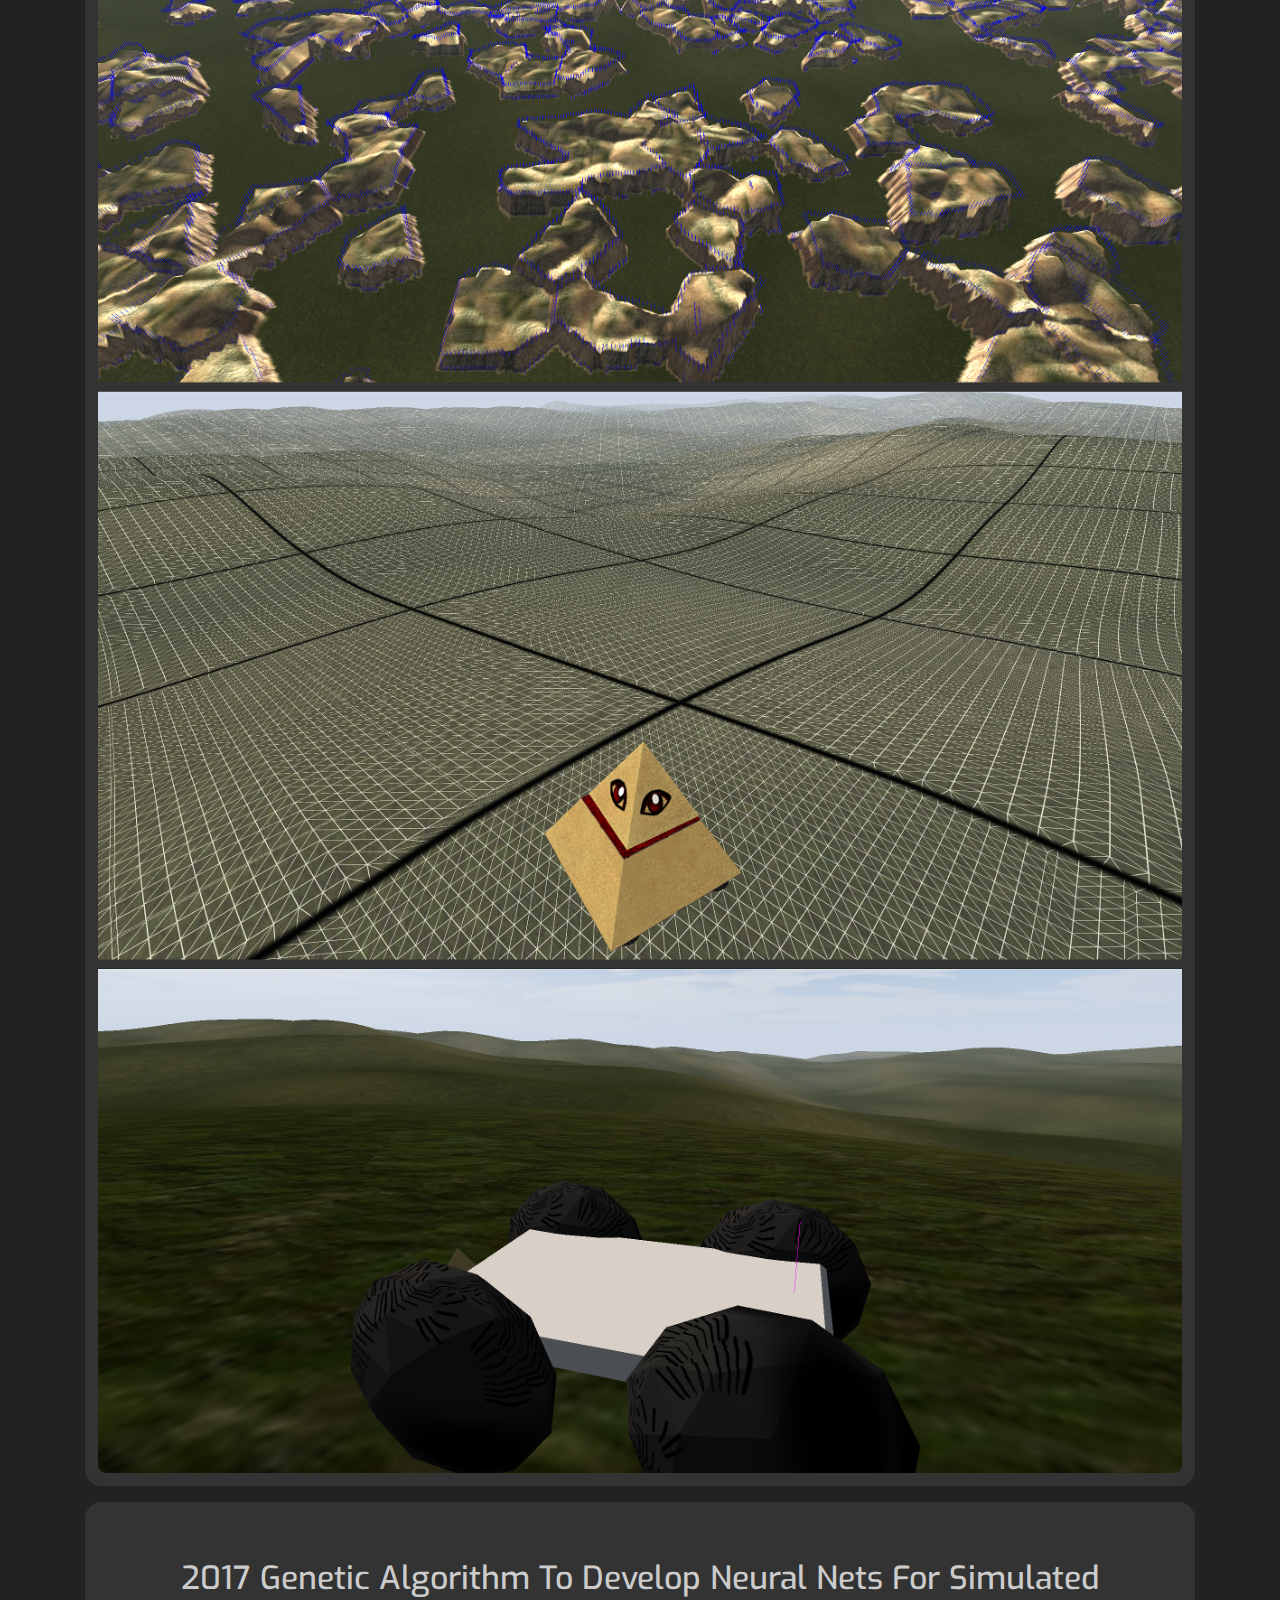
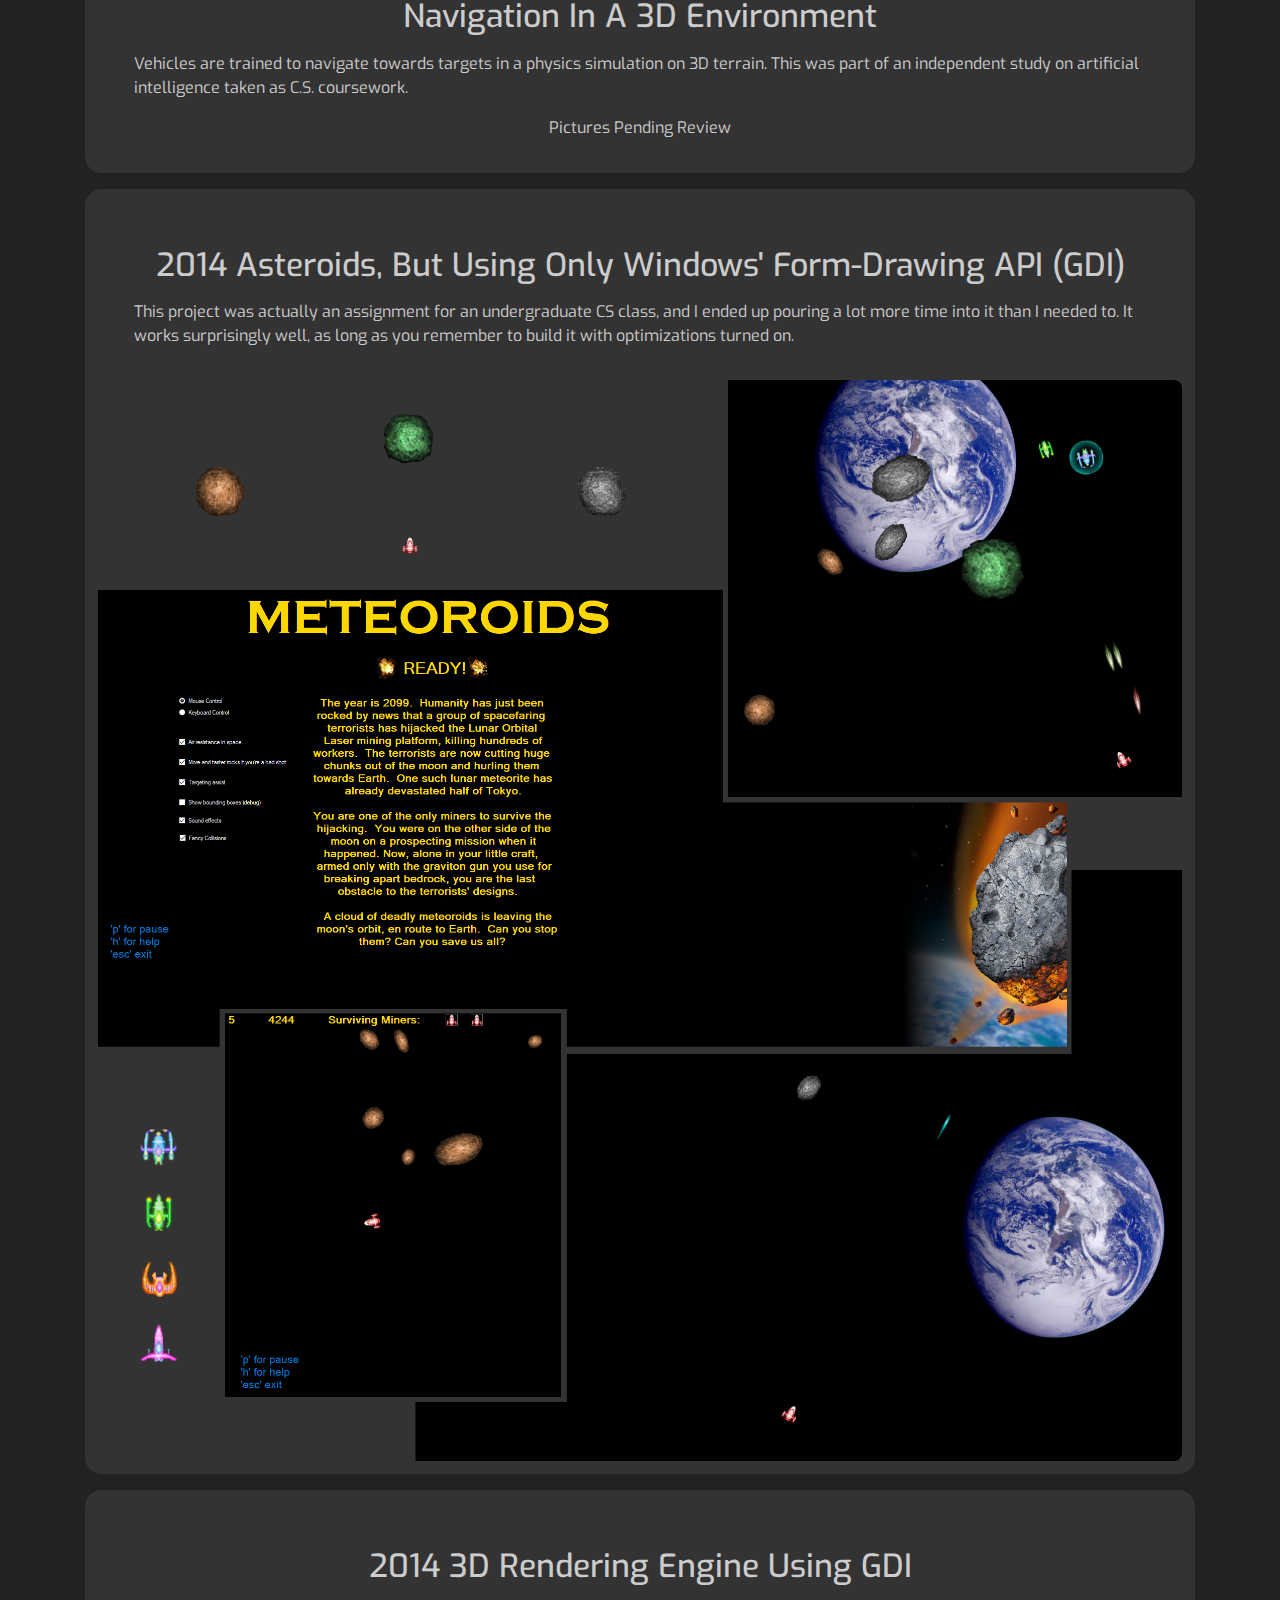
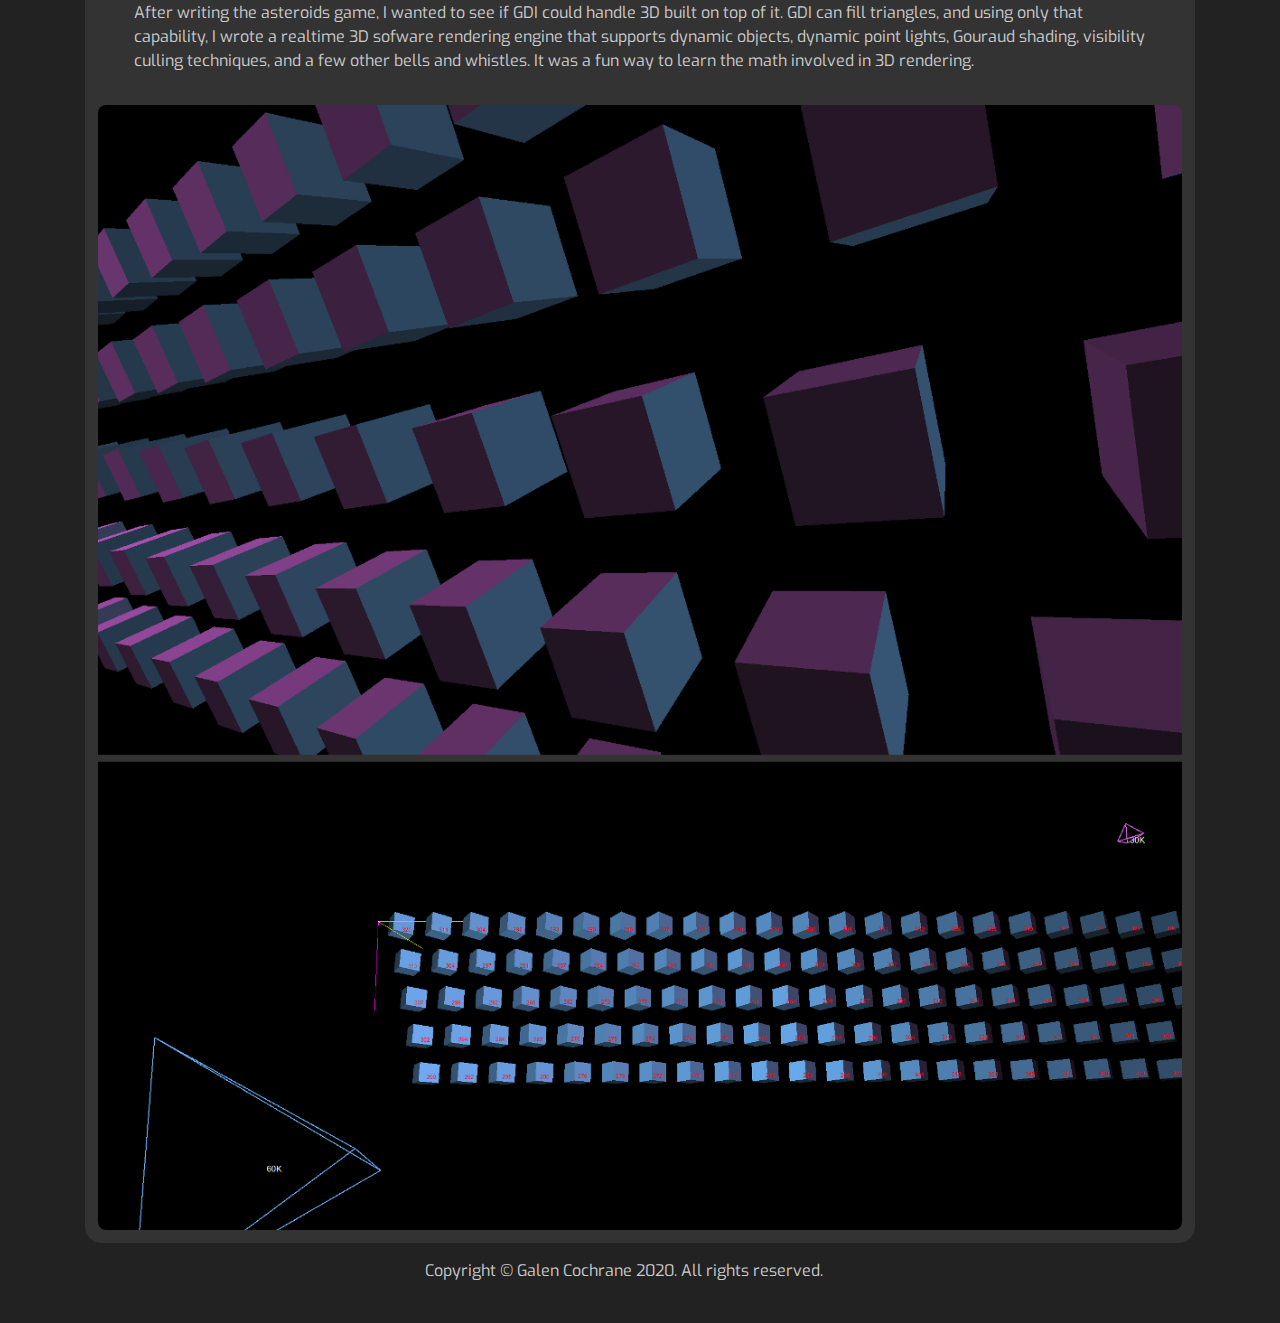
==== commit 1fce8d15: "updated dates" ====
--- a/index.html
+++ b/index.html
@@ -81,7 +81,7 @@
 	    <div class="card text-center" id="card0">
 	    	<div class="card-body">
 		      <h1 class="card-title">
-		      	2018 WebGL Demos
+		      	2015 WebGL Demos
 		      </h1>
 		      <p class="card-text">
 		      	Some of these have texture rendering issues on macOS and iOS, but I don't own any apple hardware with which to test them. I haven't implemented any loading screens, so you may have to wait a few seconds for some of the textures to load. In short, these demos are most likely to work in Chrome or Firefox running Linux or Windows.
@@ -240,7 +240,7 @@
 	  			<div class="container-fluid">
 			  		<div class="card-body">
 			  			<h2 class="card-title">
-		  					2017 Dynamic LOD Procedural Terrain
+		  					2016 Dynamic LOD Procedural Terrain
 			  			</h2>
 			  		</div>
 			  		<img class="card-img-bottom img-fluid" src="./images/terrainVerticalSmall.png" alt="terrain">
@@ -261,7 +261,7 @@
 			  				Vehicles are trained to navigate towards targets in a physics simulation on 3D terrain. This was part of an independent study on artificial intelligence taken as C.S. coursework.
 			  			</p>
 			  			<span>
-			  				Pictures coming soon!
+			  				Pictures Pending Review
 			  			</span>
 			  		</div>
 			  	</div>
@@ -275,7 +275,7 @@
 	  			<div class="container-fluid">
 			  		<div class="card-body">
 			  			<h2 class="card-title">
-		  					2015 Asteroids, But Using Only Windows' Form-Drawing API (GDI)
+		  					2014 Asteroids, But Using Only Windows' Form-Drawing API (GDI)
 			  			</h2>
 			  			<p class="card-text">
 			  				This project was actually an assignment for an undergraduate CS class, and I ended up pouring a lot more time into it than I needed to. It works surprisingly well, as long as you remember to build it with optimizations turned on.
@@ -293,7 +293,7 @@
 	  			<div class="container-fluid">
 			  		<div class="card-body">
 			  			<h2 class="card-title">
-		  					2015 3D Rendering Engine Using GDI
+		  					2014 3D Rendering Engine Using GDI
 			  			</h2>
 			  			<p class="card-text">
 			  				After writing the asteroids game, I wanted to see if GDI could handle 3D built on top of it. GDI can fill triangles, and using only that capability, I wrote a realtime 3D sofware rendering engine that supports dynamic objects, dynamic point lights, Gouraud shading, visibility culling techniques, and a few other bells and whistles. It was a fun way to learn the math involved in 3D rendering.
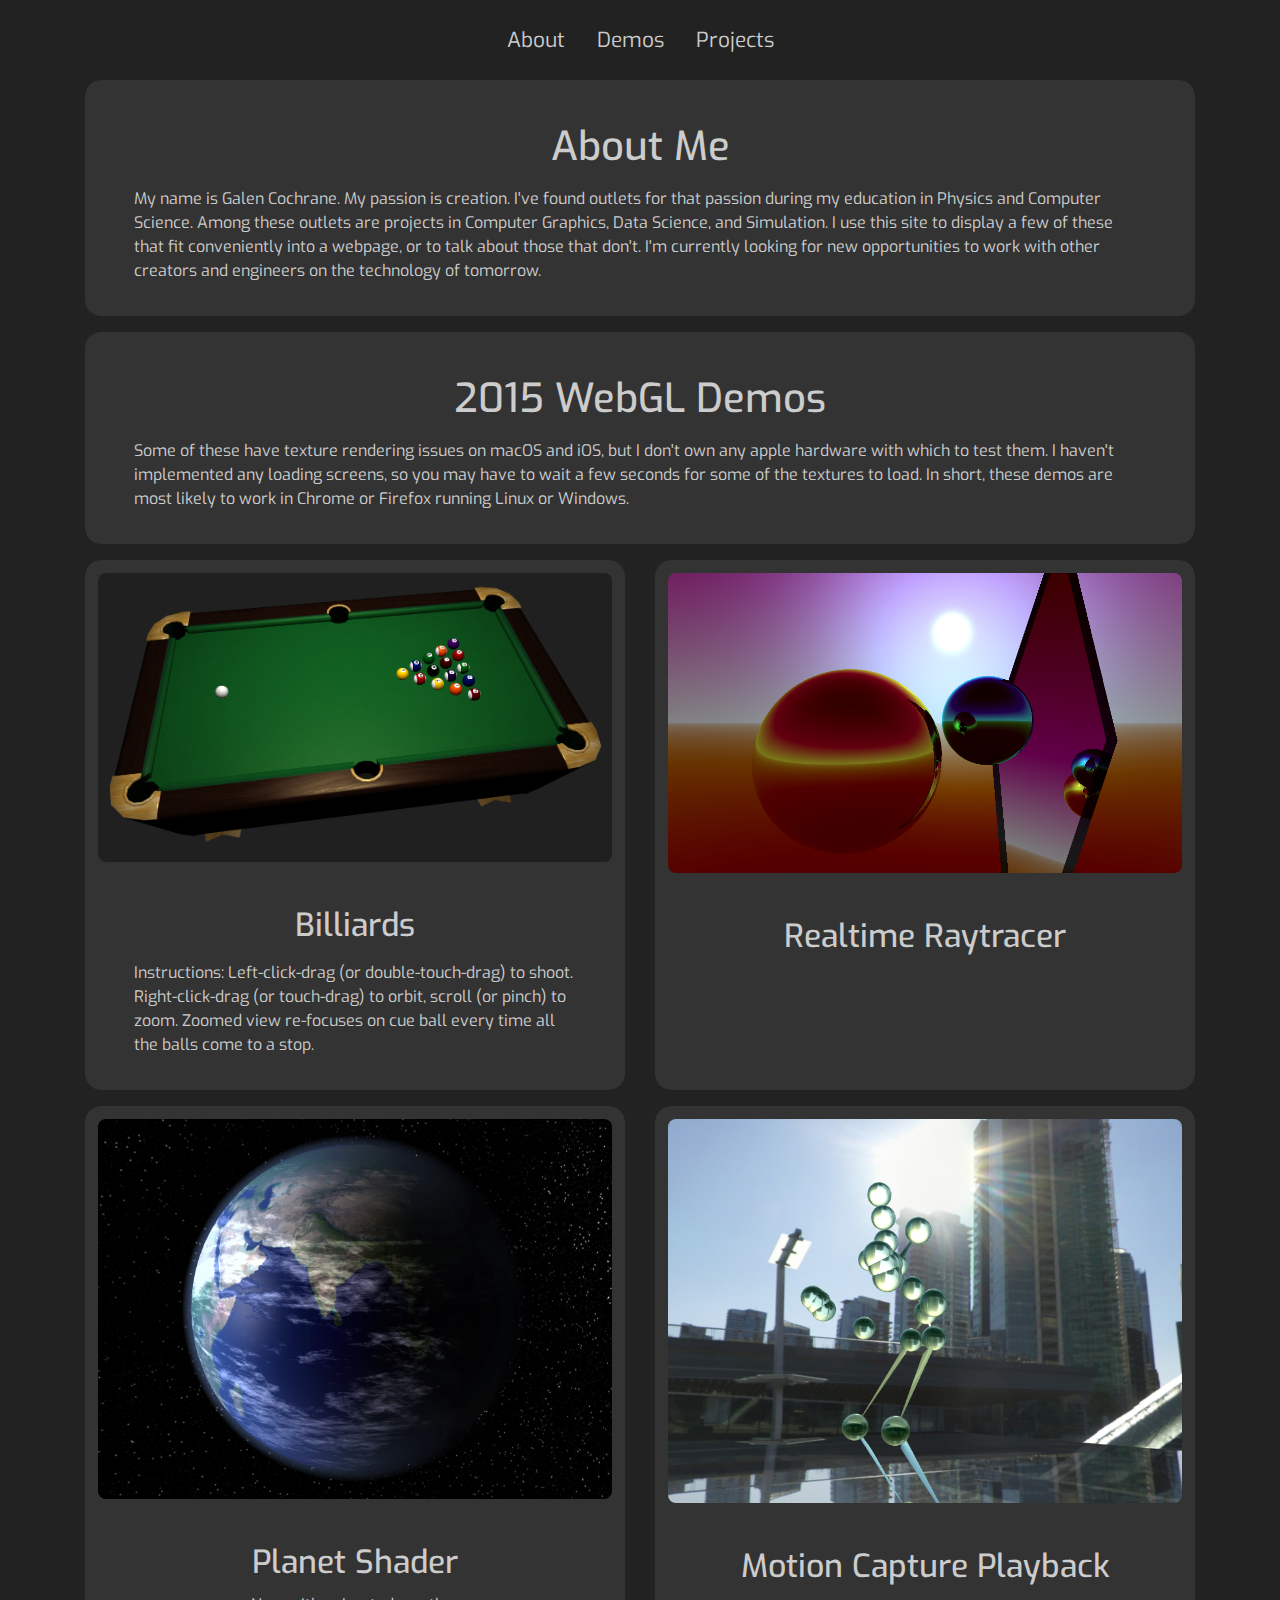
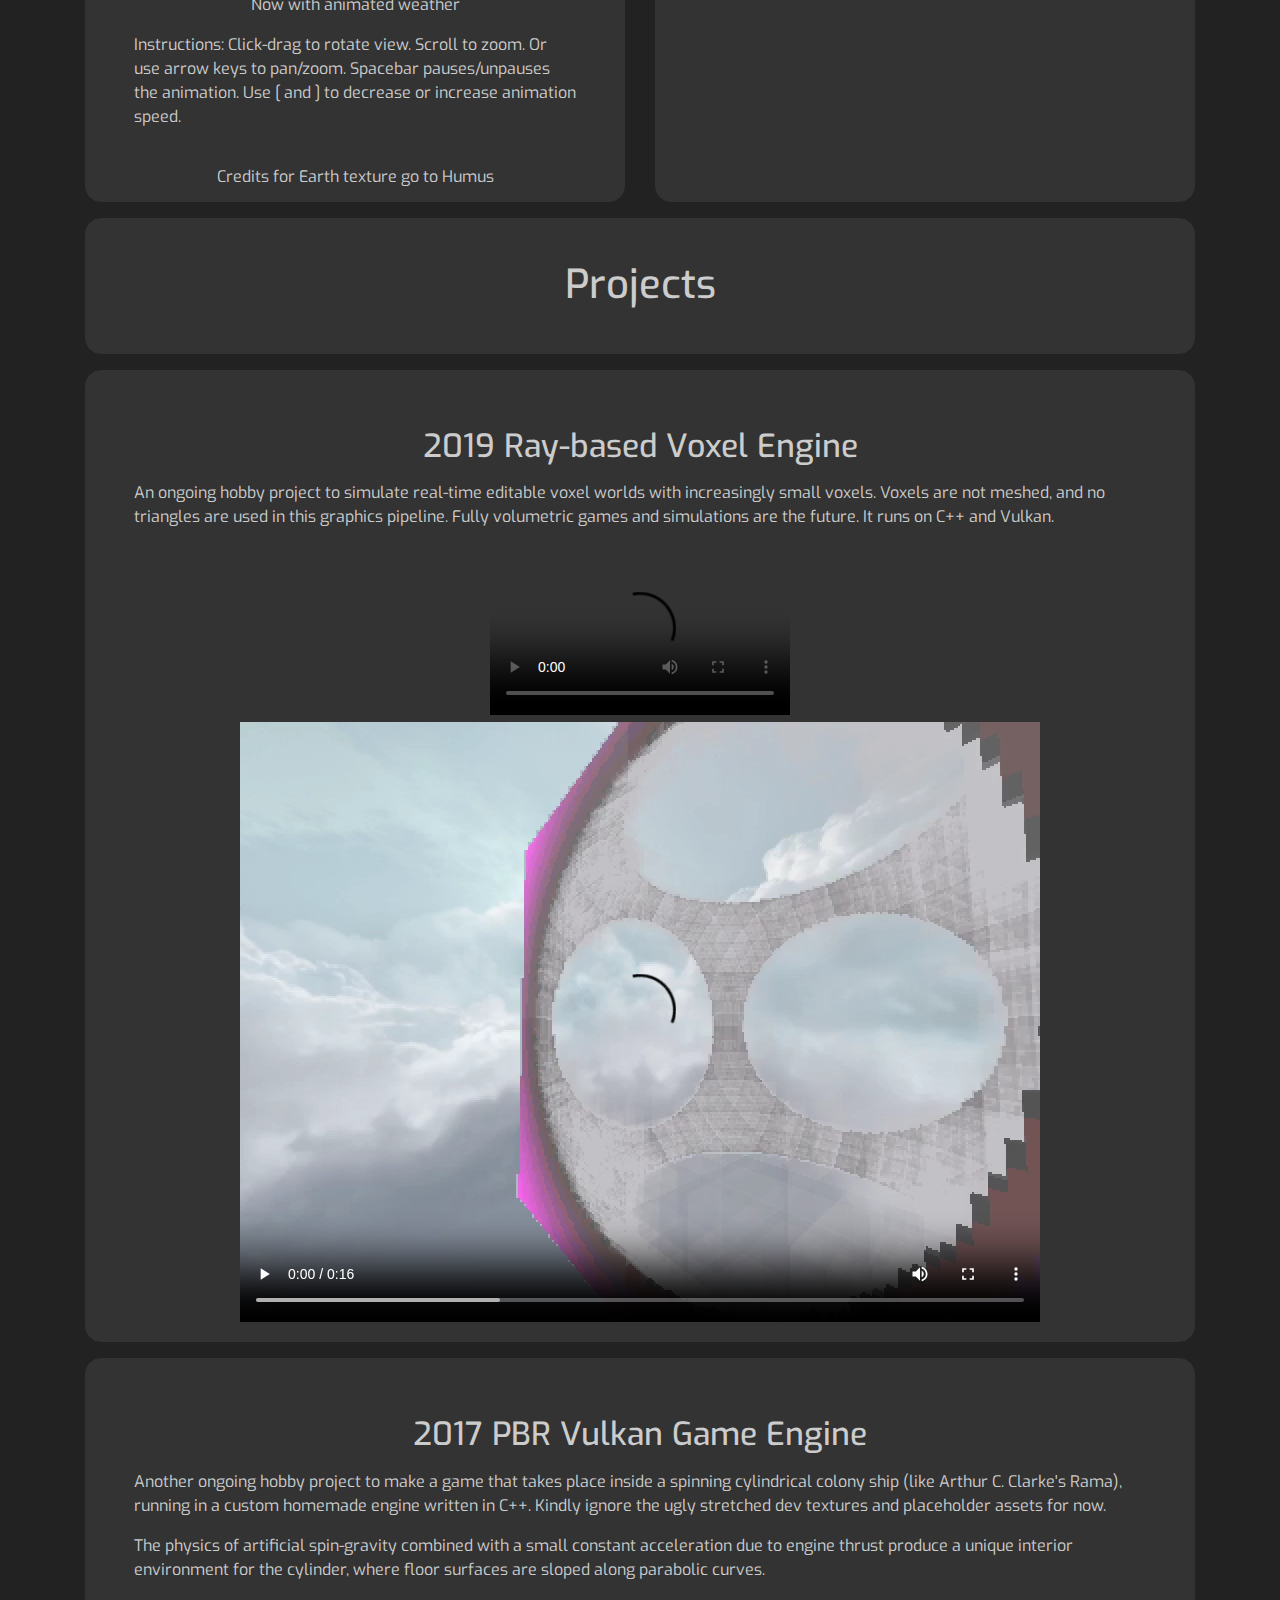
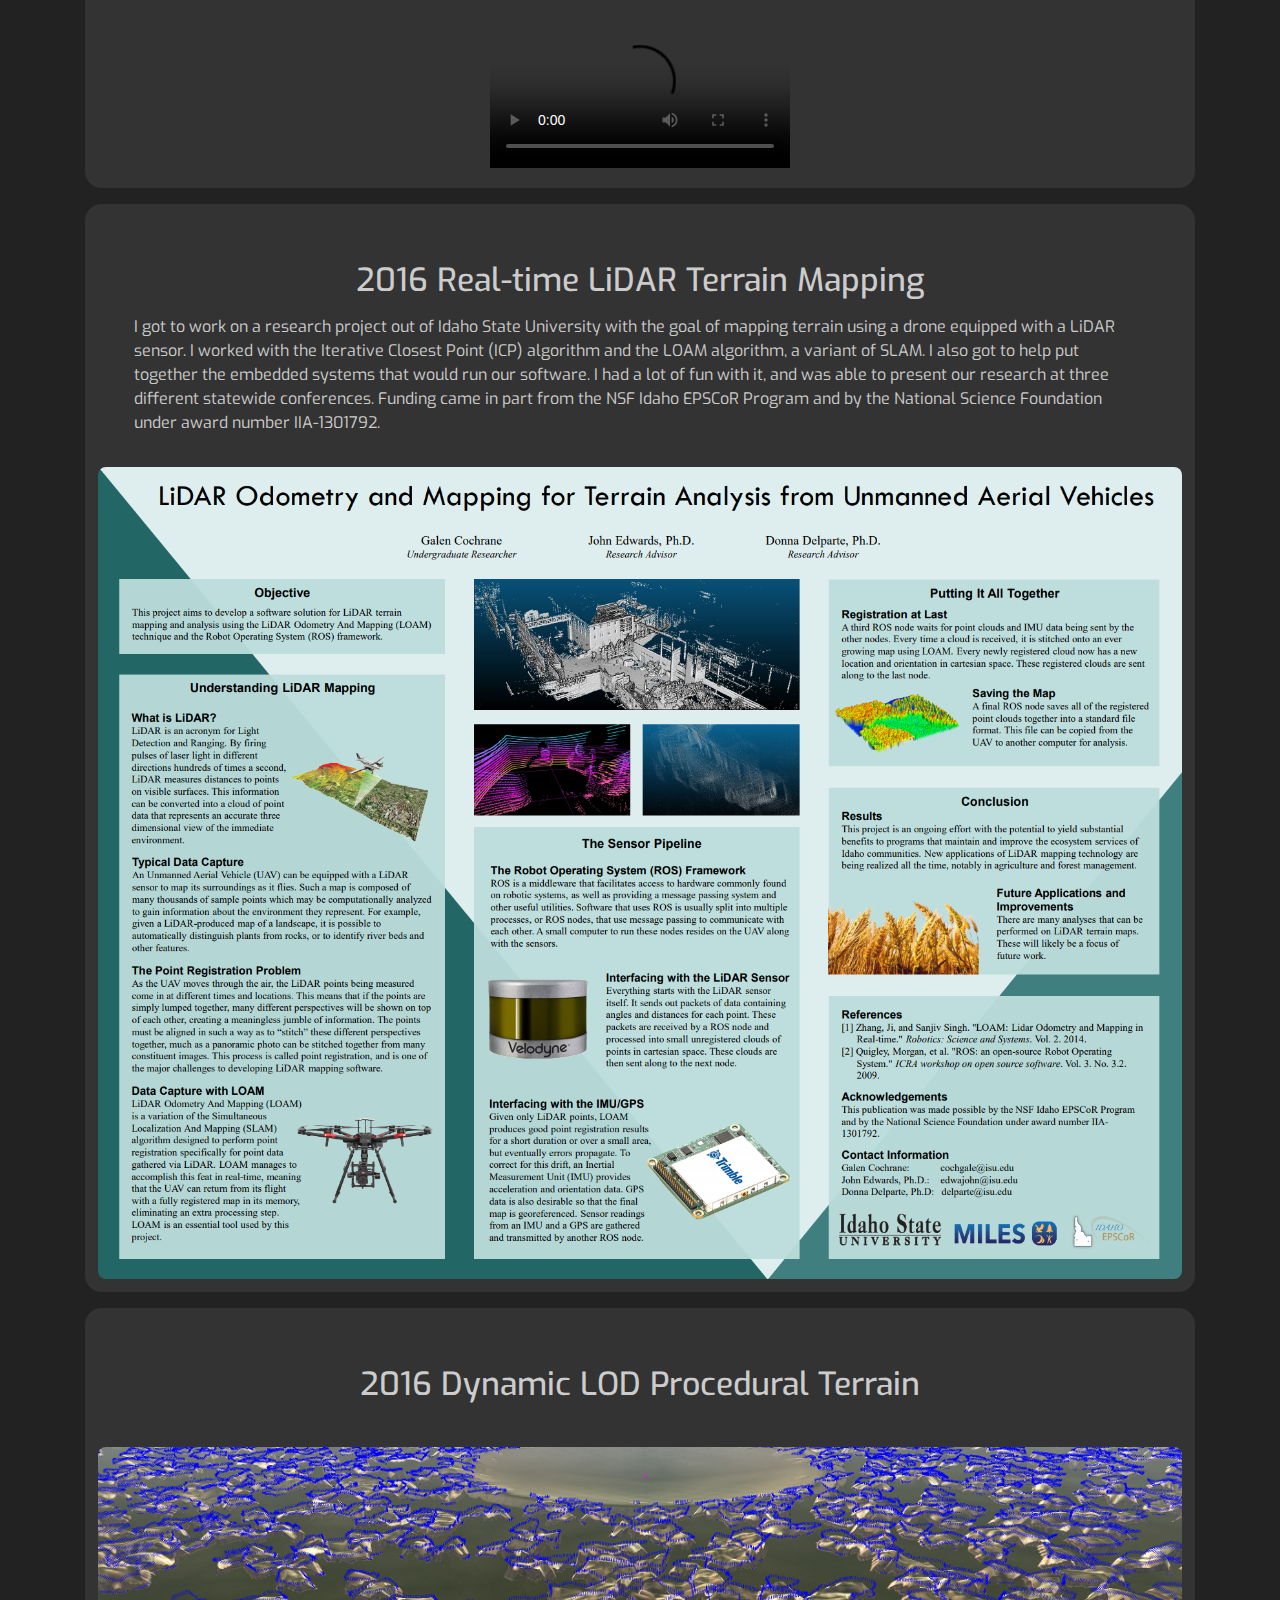
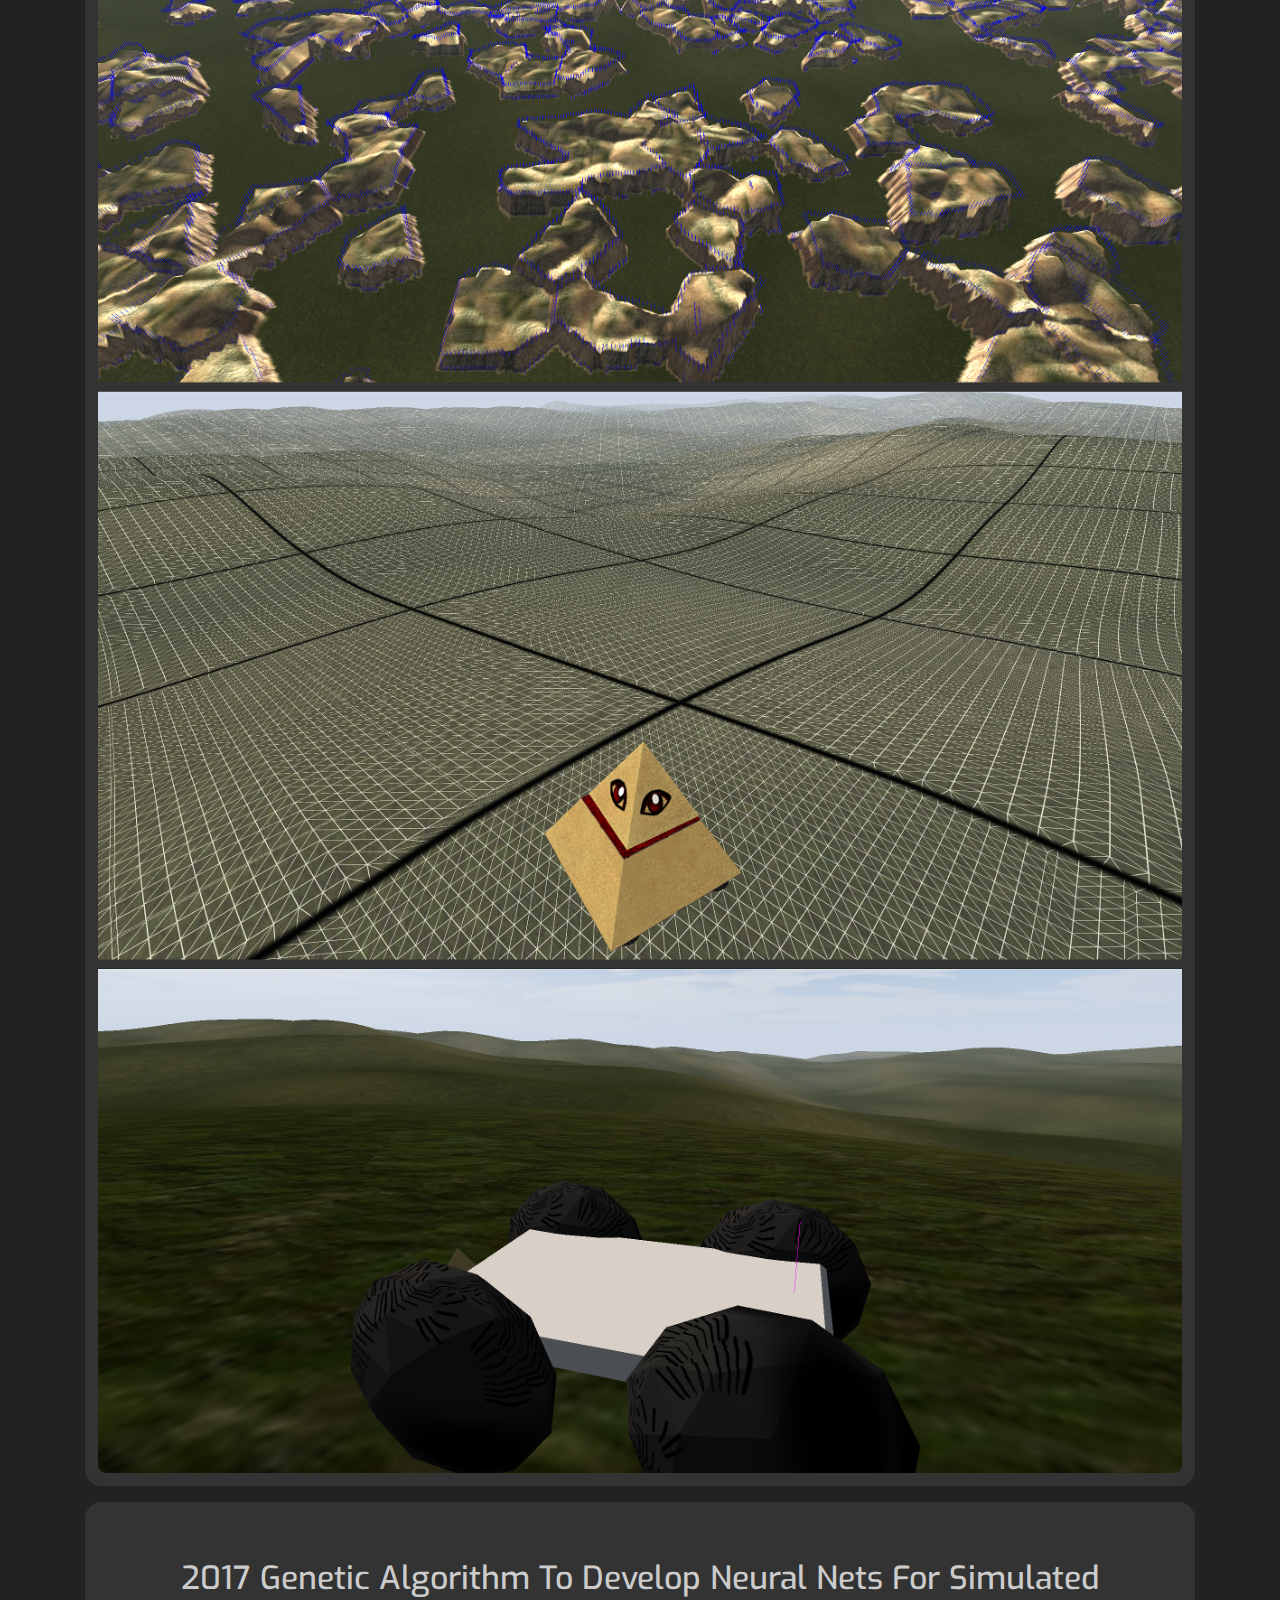
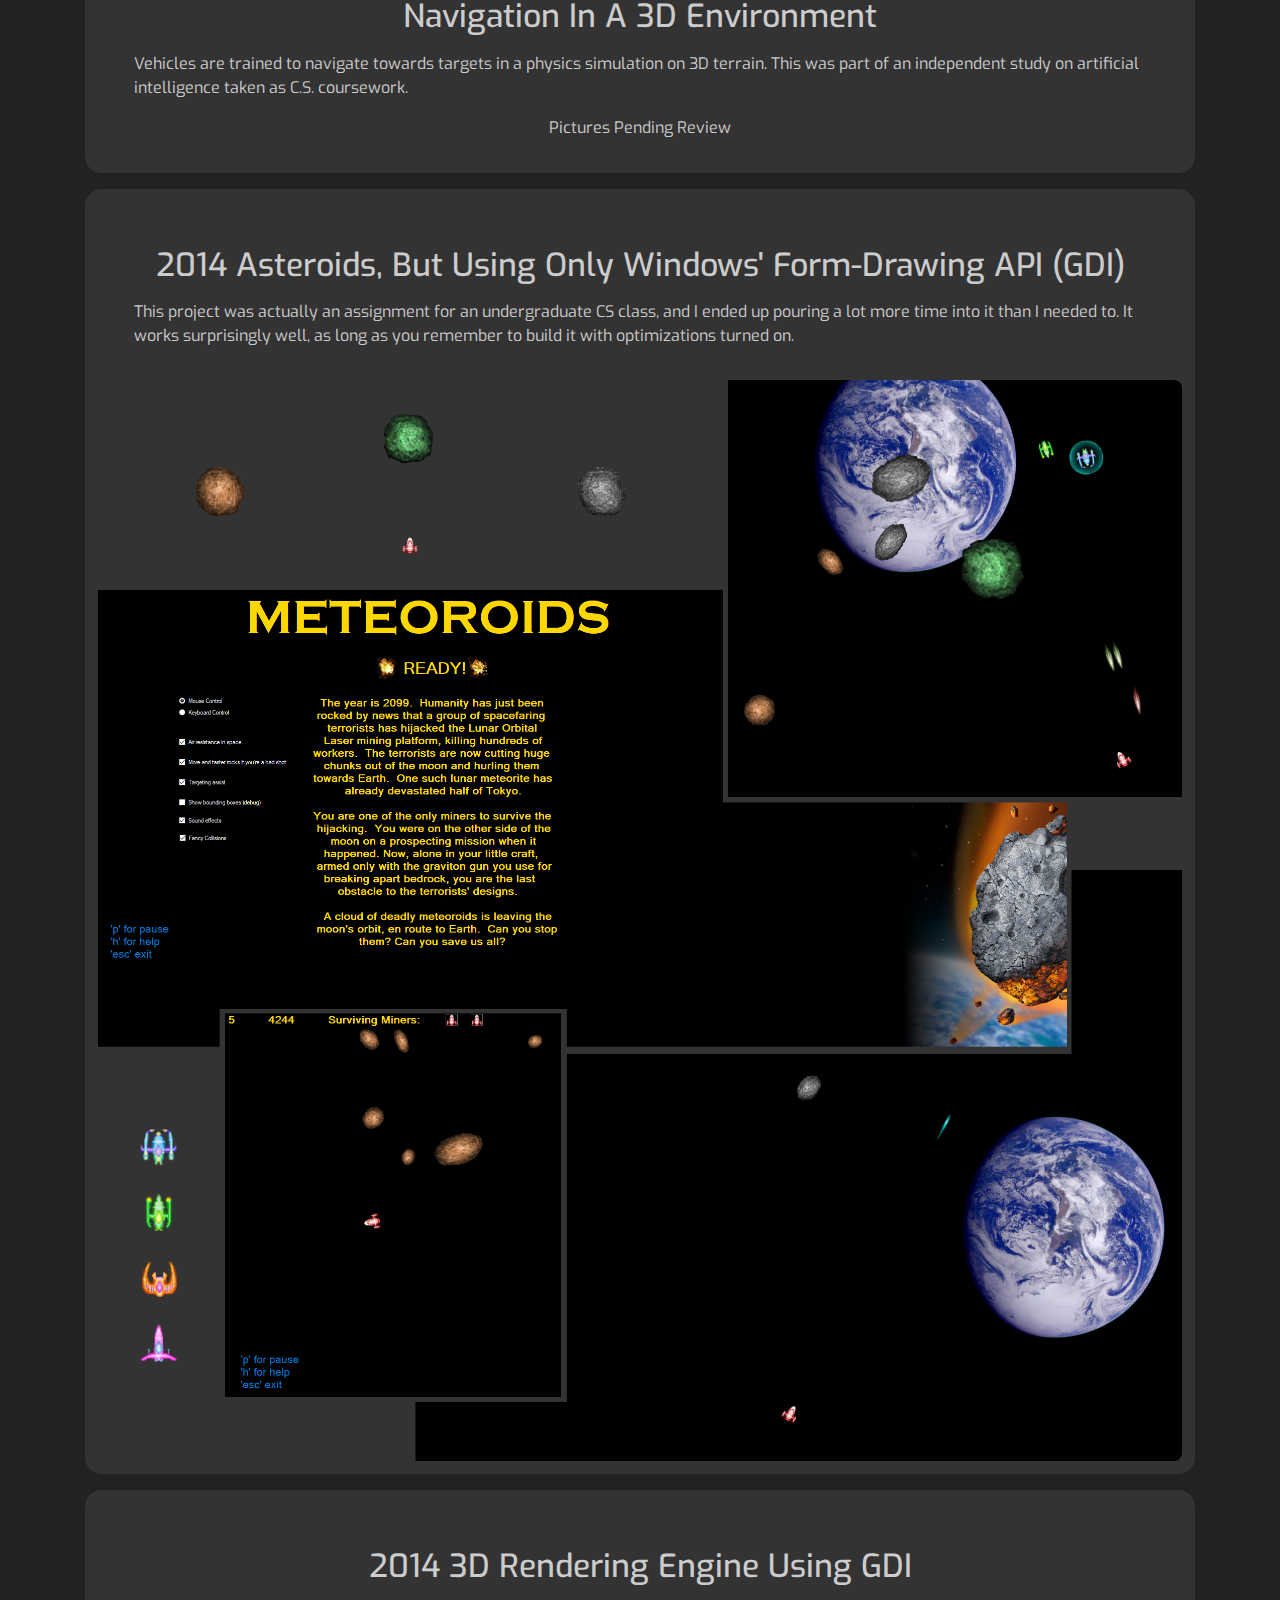
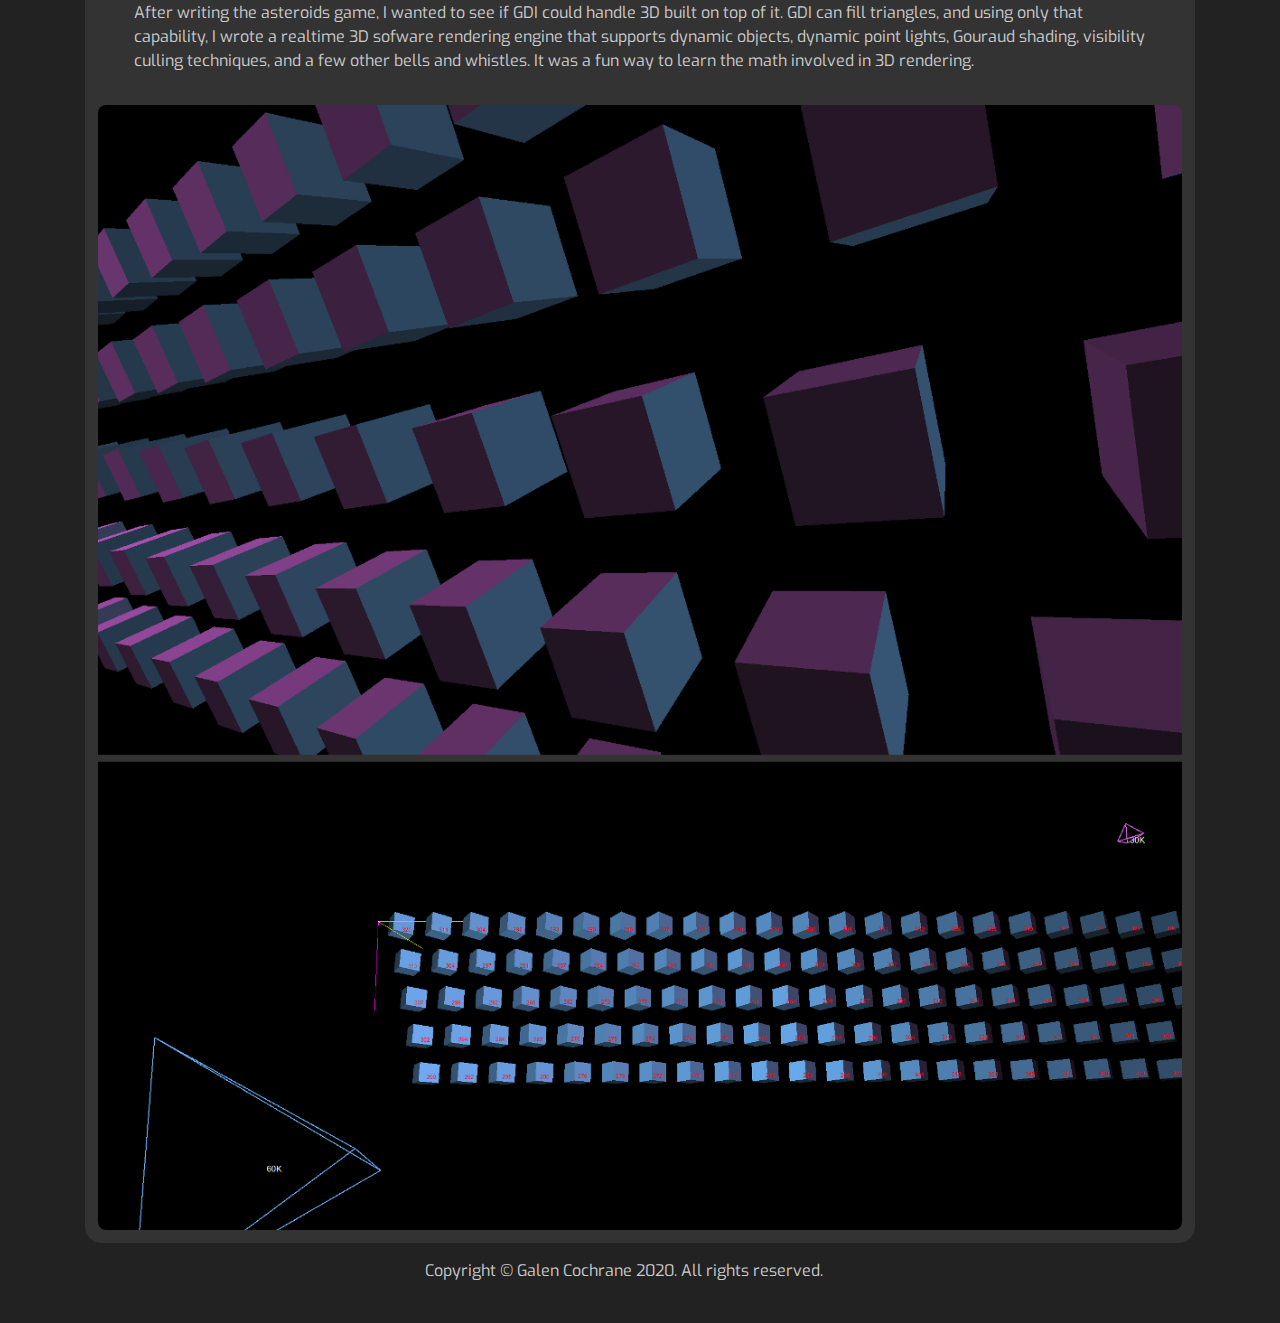
==== commit cb049d9e: "fixed link" ====
--- a/index.html
+++ b/index.html
@@ -289,7 +289,7 @@
 	  <!-- GDI Renderer -->
   	<div class="card-deck">
 	  	<div class="card text-center" id="card13">
-	  		<a href="https://github.com/a-day-old-bagel/windows_gdi_asteroids_2D" target="_blank">
+	  		<a href="https://github.com/a-day-old-bagel/windows_gdi_rendering_engine" target="_blank">
 	  			<div class="container-fluid">
 			  		<div class="card-body">
 			  			<h2 class="card-title">
